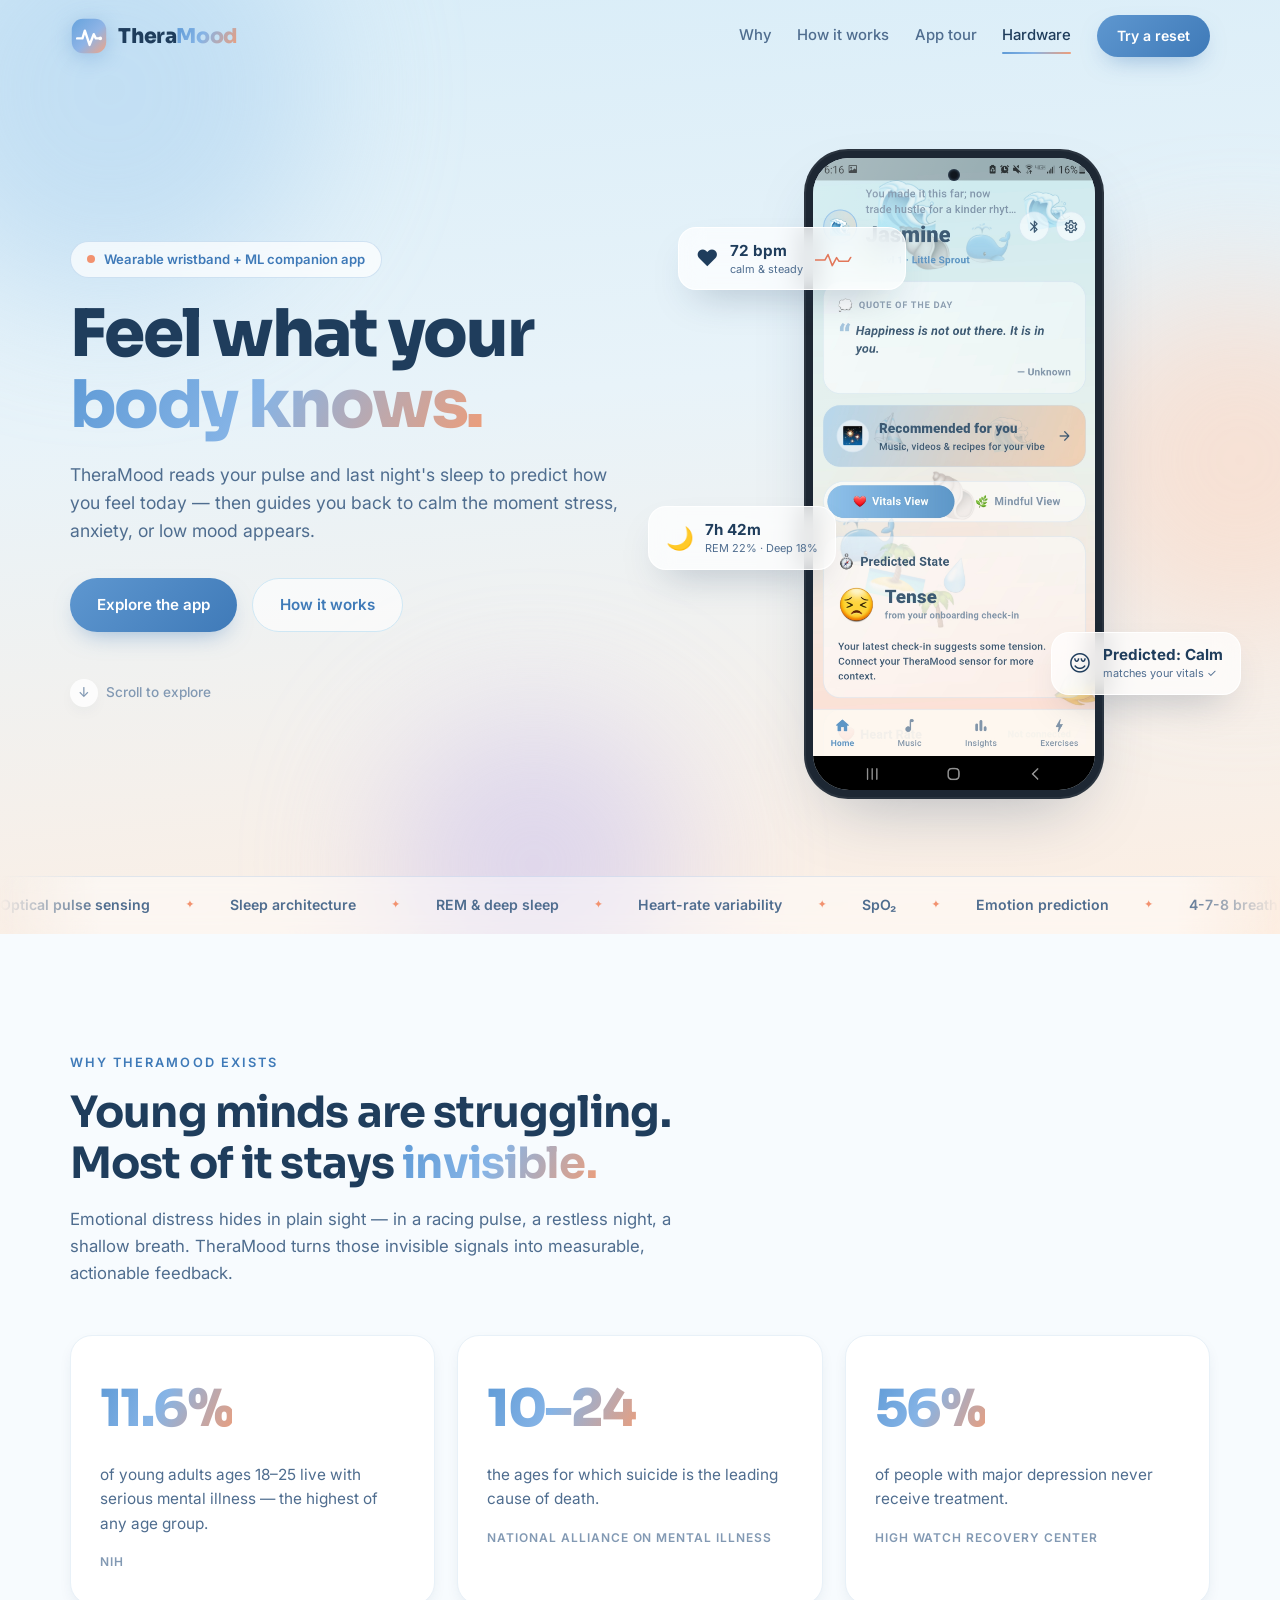
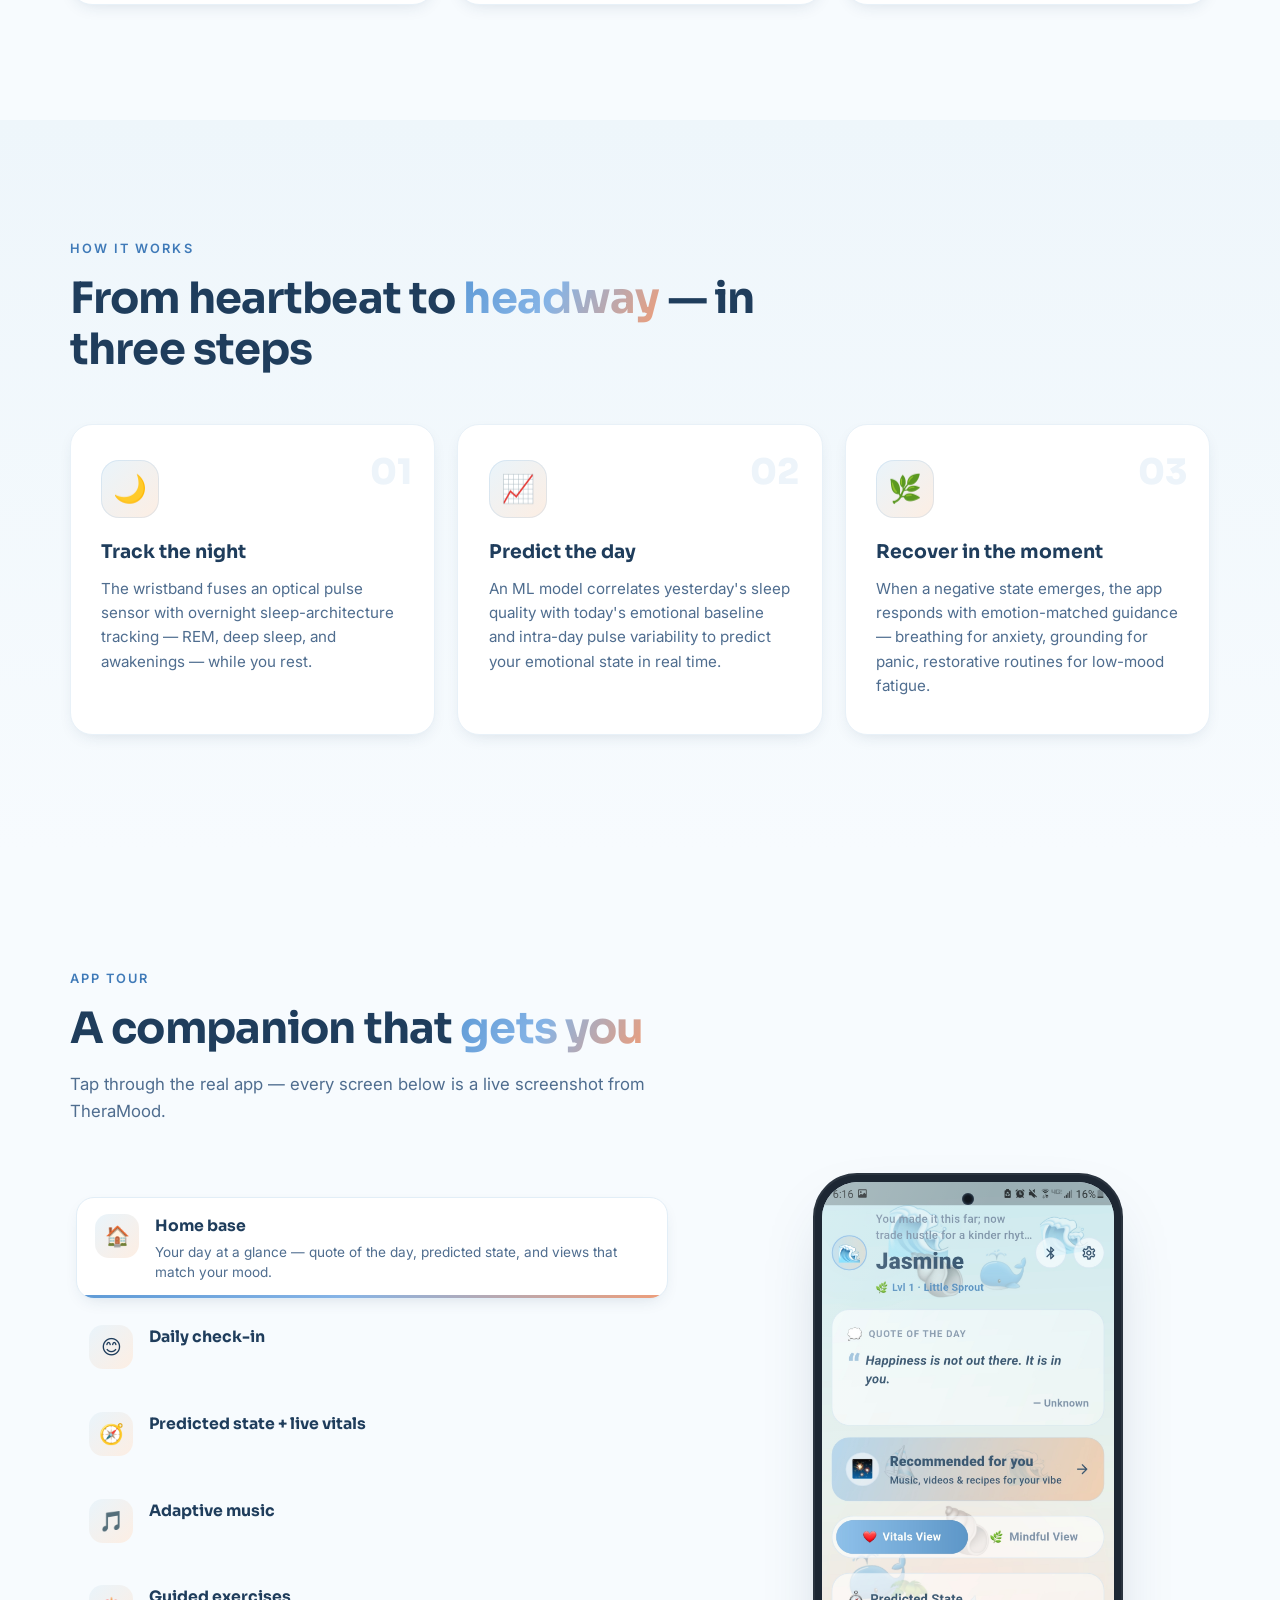
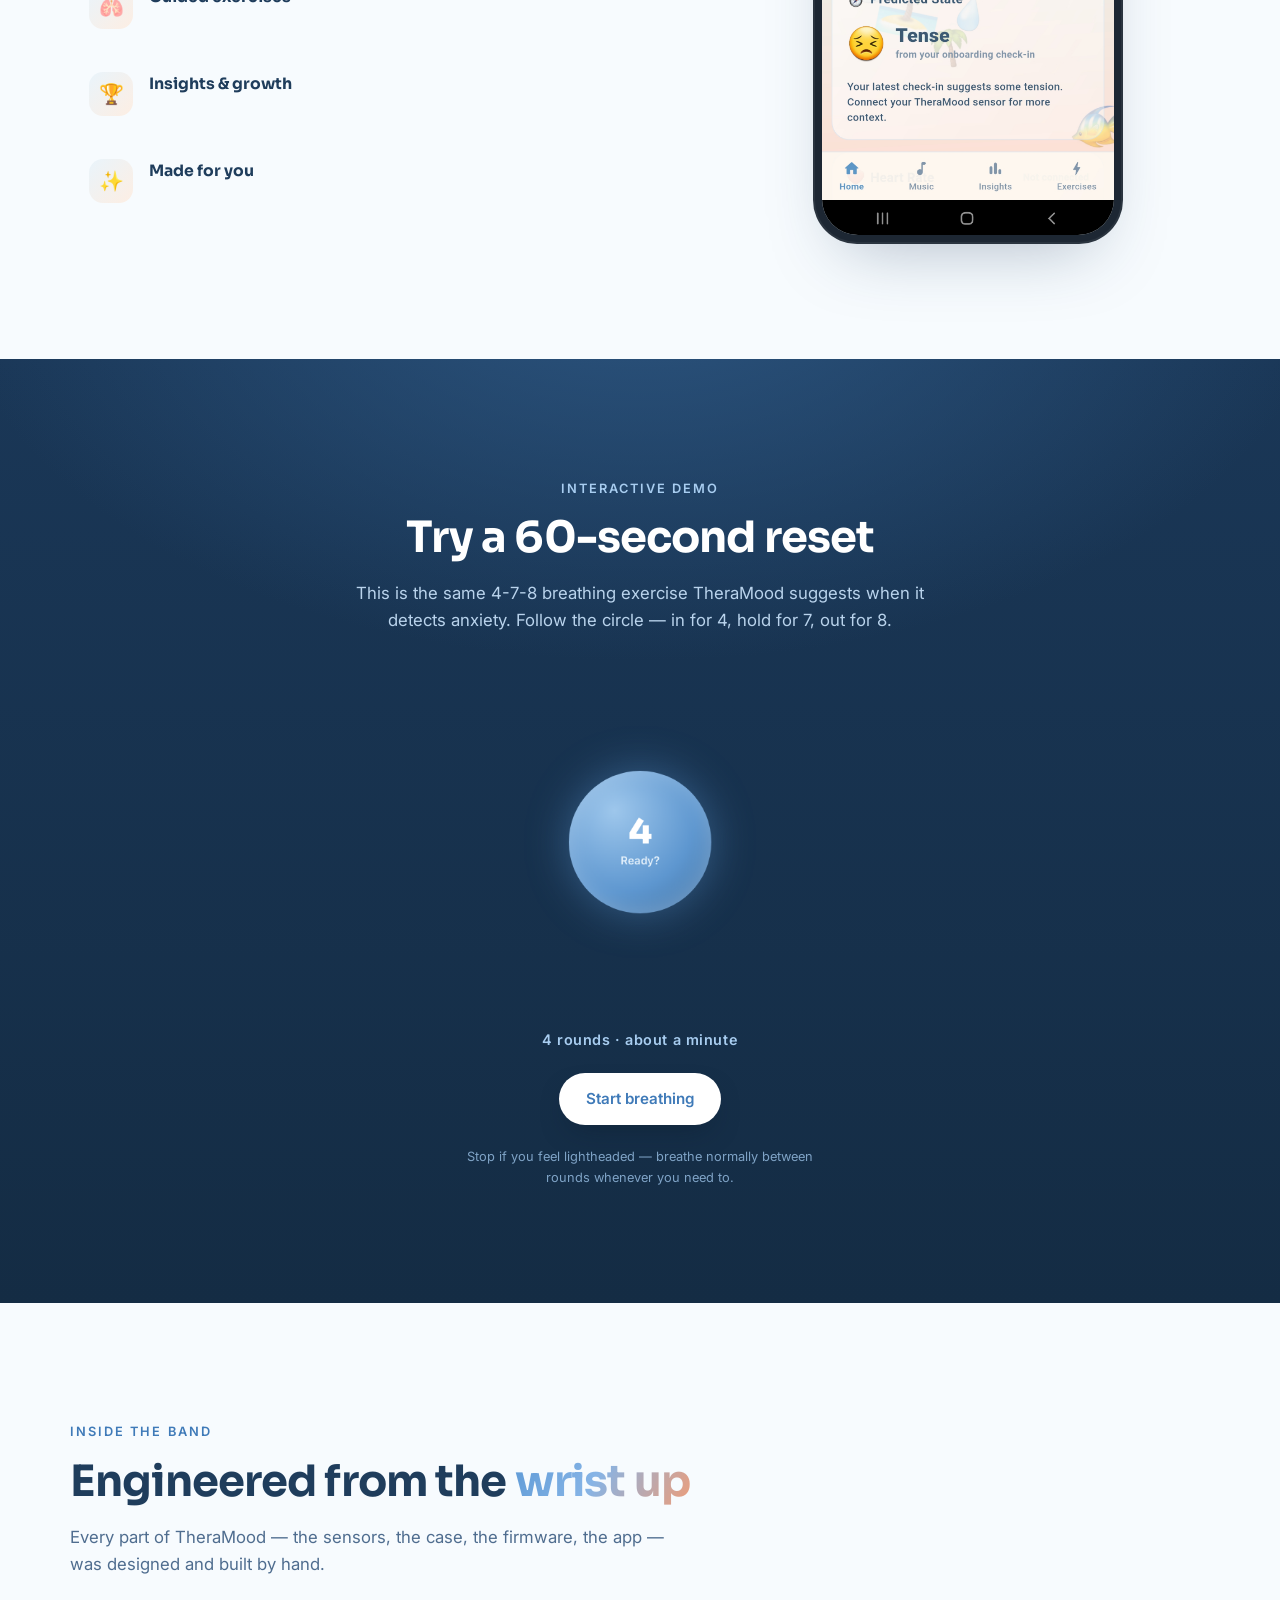
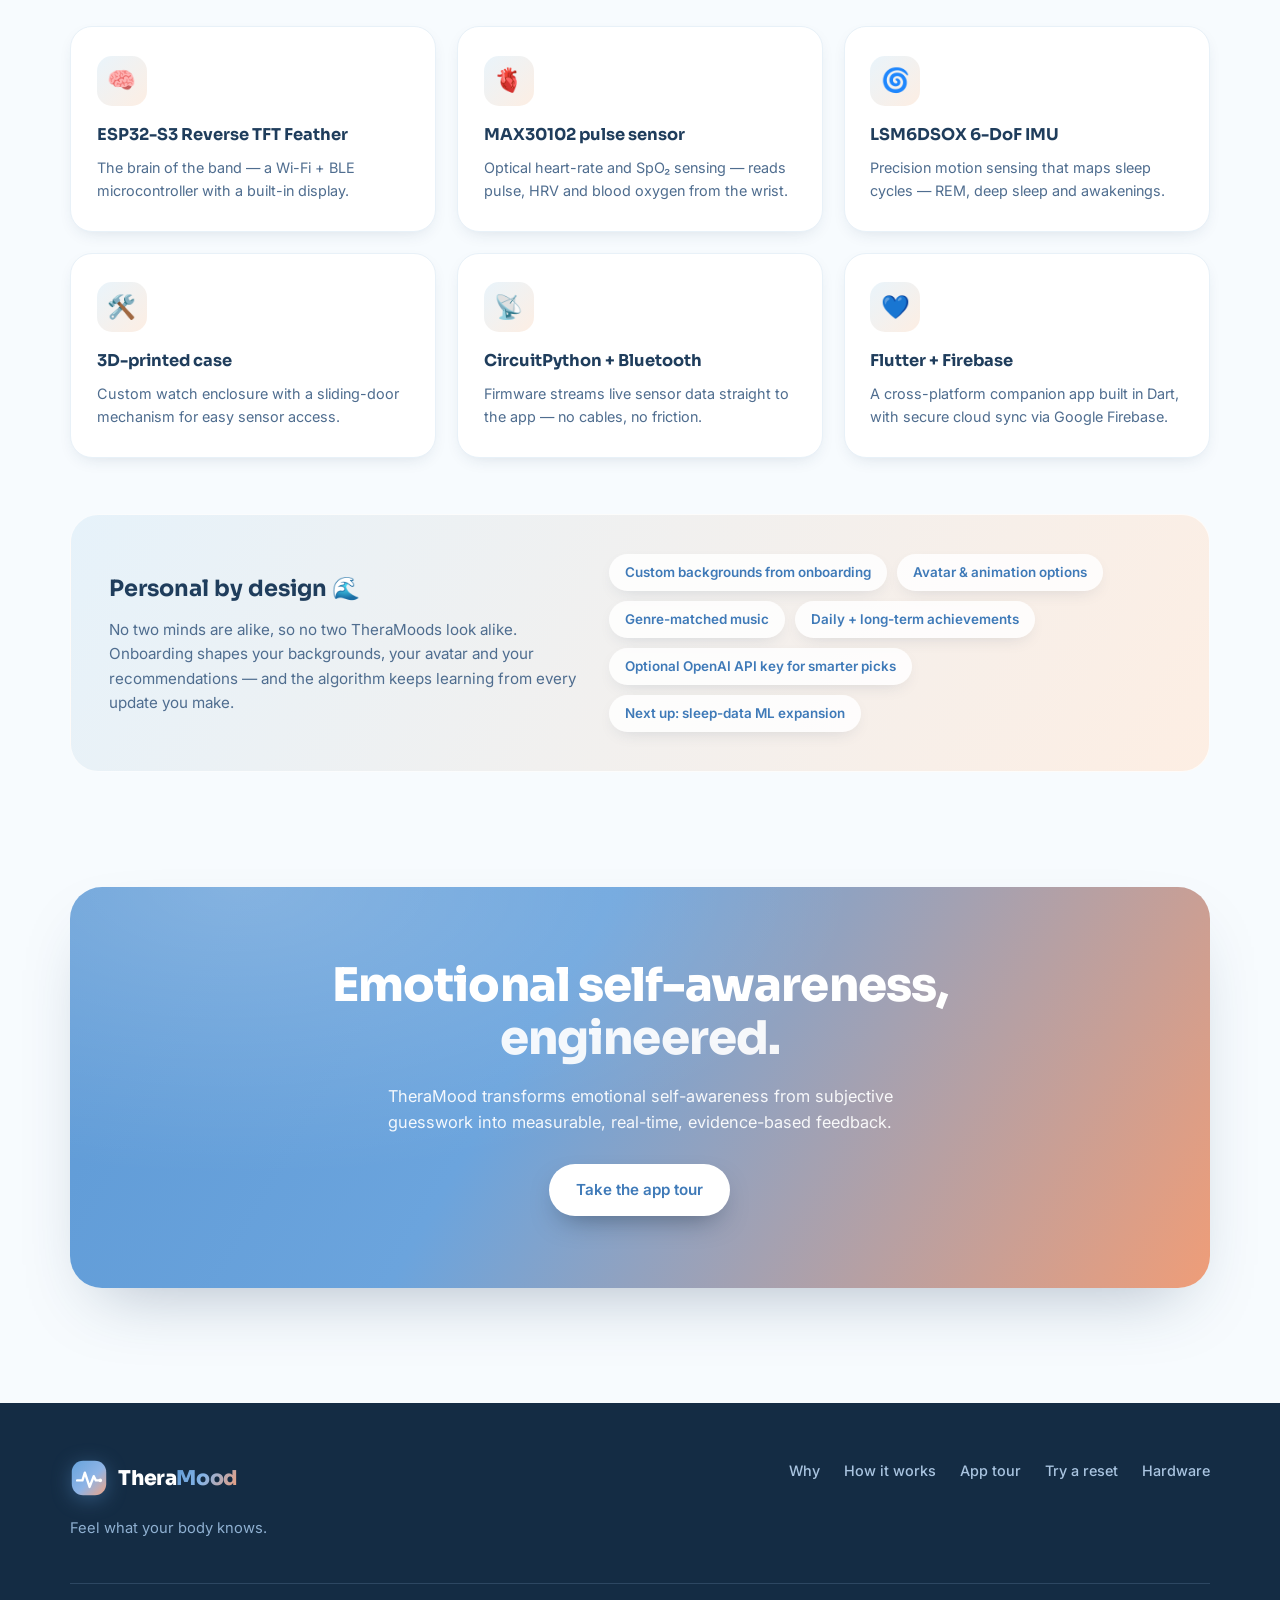
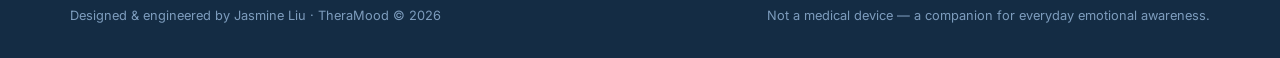
==== index.html @ 7bd74b7c "initial changes" ====
<!DOCTYPE html>
<html lang="en">
<head>
  <meta charset="UTF-8">
  <meta name="viewport" content="width=device-width, initial-scale=1.0">
  <title>TheraMood — Feel what your body knows</title>
  <meta name="description" content="TheraMood is a wearable wristband and companion app that predicts your emotional state from pulse and sleep data, then guides you back to calm with personalized recovery exercises.">
  <meta name="theme-color" content="#dceff8">
  <link rel="icon" type="image/svg+xml" href="assets/logo.svg">
  <link rel="preconnect" href="https://fonts.googleapis.com">
  <link rel="preconnect" href="https://fonts.gstatic.com" crossorigin>
  <link href="https://fonts.googleapis.com/css2?family=Sora:wght@400;600;700;800&family=Inter:wght@400;500;600&display=swap" rel="stylesheet">
  <link rel="stylesheet" href="css/style.css">
</head>
<body>

  <!-- ══════════ NAV ══════════ -->
  <nav class="nav" id="nav">
    <div class="container nav__inner">
      <a href="#top" class="brand" aria-label="TheraMood home">
        <svg class="brand__mark" viewBox="0 0 64 64" aria-hidden="true">
          <defs>
            <linearGradient id="navGrad" x1="0" y1="0" x2="1" y2="1">
              <stop offset="0" stop-color="#66A3DD"/>
              <stop offset="0.55" stop-color="#8FB4E6"/>
              <stop offset="1" stop-color="#F2A483"/>
            </linearGradient>
          </defs>
          <rect x="3" y="3" width="58" height="58" rx="19" fill="url(#navGrad)"/>
          <path d="M12 36h9l4-13 8 24 7-18 3.5 7H51" fill="none" stroke="#fff" stroke-width="4" stroke-linecap="round" stroke-linejoin="round"/>
          <circle cx="51" cy="36" r="3" fill="#fff"/>
        </svg>
        <span class="brand__name">Thera<span class="grad-text">Mood</span></span>
      </a>

      <div class="nav__links" id="navLinks">
        <a href="#why">Why</a>
        <a href="#how">How it works</a>
        <a href="#tour">App tour</a>
        <a href="#inside">Hardware</a>
        <a href="#reset" class="btn btn--primary btn--sm">Try a reset</a>
      </div>

      <button class="nav__burger" id="navBurger" aria-label="Toggle menu" aria-expanded="false">
        <span></span><span></span><span></span>
      </button>
    </div>
  </nav>

  <!-- ══════════ HERO ══════════ -->
  <header class="hero" id="top">
    <div class="blob blob--1" aria-hidden="true"></div>
    <div class="blob blob--2" aria-hidden="true"></div>
    <div class="blob blob--3" aria-hidden="true"></div>

    <div class="container hero__grid">
      <div class="hero__copy">
        <span class="chip" data-reveal>
          <span class="chip__dot"></span> Wearable wristband + ML companion app
        </span>
        <h1 class="hero__title" data-reveal style="--d:.08s">
          Feel what your <span class="grad-text">body knows.</span>
        </h1>
        <p class="hero__sub" data-reveal style="--d:.16s">
          TheraMood reads your pulse and last night's sleep to predict how you feel today —
          then guides you back to calm the moment stress, anxiety, or low mood appears.
        </p>
        <div class="hero__actions" data-reveal style="--d:.24s">
          <a href="#tour" class="btn btn--primary">Explore the app</a>
          <a href="#how" class="btn btn--ghost">How it works</a>
        </div>
        <div class="hero__scroll" data-reveal style="--d:.4s">
          <span class="hero__scroll-ic">↓</span> Scroll to explore
        </div>
      </div>

      <div class="hero__visual" id="heroVisual" data-reveal style="--d:.2s">
        <div class="phone phone--hero" data-depth="12">
          <div class="phone__screen">
            <img src="assets/app_screenshots/Screenshot_20260731-181605.jpg" alt="TheraMood home screen showing a daily quote, predicted emotional state and live views" loading="eager">
          </div>
          <span class="phone__cam" aria-hidden="true"></span>
        </div>

        <div class="float-card float-card--bpm" data-depth="28">
          <span class="float-card__emoji">❤️</span>
          <div>
            <strong>72 bpm</strong>
            <small>calm &amp; steady</small>
          </div>
          <svg class="ecg" viewBox="0 0 120 32" aria-hidden="true">
            <path d="M0 18h16l5-9 7 18 7-13 4 6h15l5-8 7 15 6-12 4 6h44" fill="none" stroke="currentColor" stroke-width="2.5" stroke-linecap="round" stroke-linejoin="round"/>
          </svg>
        </div>

        <div class="float-card float-card--state" data-depth="20">
          <span class="float-card__emoji">😌</span>
          <div>
            <strong>Predicted: Calm</strong>
            <small>matches your vitals ✓</small>
          </div>
        </div>

        <div class="float-card float-card--sleep" data-depth="34">
          <span class="float-card__emoji">🌙</span>
          <div>
            <strong>7h 42m</strong>
            <small>REM 22% · Deep 18%</small>
          </div>
        </div>
      </div>
    </div>

    <div class="marquee" aria-hidden="true">
      <div class="marquee__track">
        <span>Optical pulse sensing</span><i>✦</i>
        <span>Sleep architecture</span><i>✦</i>
        <span>REM &amp; deep sleep</span><i>✦</i>
        <span>Heart-rate variability</span><i>✦</i>
        <span>SpO₂</span><i>✦</i>
        <span>Emotion prediction</span><i>✦</i>
        <span>4-7-8 breathing</span><i>✦</i>
        <span>Grounding resets</span><i>✦</i>
        <span>Adaptive music</span><i>✦</i>
        <span>Bluetooth LE</span><i>✦</i>
        <span>Optical pulse sensing</span><i>✦</i>
        <span>Sleep architecture</span><i>✦</i>
        <span>REM &amp; deep sleep</span><i>✦</i>
        <span>Heart-rate variability</span><i>✦</i>
        <span>SpO₂</span><i>✦</i>
        <span>Emotion prediction</span><i>✦</i>
        <span>4-7-8 breathing</span><i>✦</i>
        <span>Grounding resets</span><i>✦</i>
        <span>Adaptive music</span><i>✦</i>
        <span>Bluetooth LE</span><i>✦</i>
      </div>
    </div>
  </header>

  <main>

    <!-- ══════════ WHY ══════════ -->
    <section class="stats" id="why">
      <div class="container">
        <p class="eyebrow" data-reveal>Why TheraMood exists</p>
        <h2 class="section-title" data-reveal style="--d:.06s">
          Young minds are struggling.<br>Most of it stays <span class="grad-text">invisible.</span>
        </h2>
        <p class="section-sub" data-reveal style="--d:.12s">
          Emotional distress hides in plain sight — in a racing pulse, a restless night, a shallow breath.
          TheraMood turns those invisible signals into measurable, actionable feedback.
        </p>

        <div class="stats__grid">
          <div class="stat-card" data-reveal>
            <span class="stat-card__num"><span class="counter" data-target="11.6" data-decimals="1">0</span>%</span>
            <p>of young adults ages 18–25 live with serious mental illness — the highest of any age group.</p>
            <small>NIH</small>
          </div>
          <div class="stat-card" data-reveal style="--d:.1s">
            <span class="stat-card__num">10–24</span>
            <p>the ages for which suicide is the leading cause of death.</p>
            <small>National Alliance on Mental Illness</small>
          </div>
          <div class="stat-card" data-reveal style="--d:.2s">
            <span class="stat-card__num"><span class="counter" data-target="56">0</span>%</span>
            <p>of people with major depression never receive treatment.</p>
            <small>High Watch Recovery Center</small>
          </div>
        </div>
      </div>
    </section>

    <!-- ══════════ HOW IT WORKS ══════════ -->
    <section class="how" id="how">
      <div class="container">
        <p class="eyebrow" data-reveal>How it works</p>
        <h2 class="section-title" data-reveal style="--d:.06s">
          From heartbeat to <span class="grad-text">headway</span> — in three steps
        </h2>

        <div class="how__grid">
          <article class="how-card" data-reveal>
            <span class="how-card__step">01</span>
            <span class="how-card__emoji">🌙</span>
            <h3>Track the night</h3>
            <p>
              The wristband fuses an optical pulse sensor with overnight sleep-architecture
              tracking — REM, deep sleep, and awakenings — while you rest.
            </p>
          </article>

          <article class="how-card" data-reveal style="--d:.12s">
            <span class="how-card__step">02</span>
            <span class="how-card__emoji">📈</span>
            <h3>Predict the day</h3>
            <p>
              An ML model correlates yesterday's sleep quality with today's emotional baseline
              and intra-day pulse variability to predict your emotional state in real time.
            </p>
          </article>

          <article class="how-card" data-reveal style="--d:.24s">
            <span class="how-card__step">03</span>
            <span class="how-card__emoji">🌿</span>
            <h3>Recover in the moment</h3>
            <p>
              When a negative state emerges, the app responds with emotion-matched guidance —
              breathing for anxiety, grounding for panic, restorative routines for low-mood fatigue.
            </p>
          </article>
        </div>
      </div>
    </section>

    <!-- ══════════ APP TOUR ══════════ -->
    <section class="tour-section" id="tour">
      <div class="container">
        <p class="eyebrow" data-reveal>App tour</p>
        <h2 class="section-title" data-reveal style="--d:.06s">
          A companion that <span class="grad-text">gets you</span>
        </h2>
        <p class="section-sub" data-reveal style="--d:.12s">
          Tap through the real app — every screen below is a live screenshot from TheraMood.
        </p>

        <div class="tour" data-reveal style="--d:.18s">
          <div class="tour__list" id="tourList" role="tablist" aria-label="App screens">
            <button class="tour__item is-active" data-index="0" role="tab" aria-selected="true">
              <span class="tour__emoji">🏠</span>
              <span class="tour__text">
                <strong>Home base</strong>
                <small>Your day at a glance — quote of the day, predicted state, and views that match your mood.</small>
              </span>
              <i class="tour__progress" aria-hidden="true"></i>
            </button>
            <button class="tour__item" data-index="1" role="tab" aria-selected="false">
              <span class="tour__emoji">😊</span>
              <span class="tour__text">
                <strong>Daily check-in</strong>
                <small>Tap the moods that resonate, rate your energy, note one thing you're grateful for.</small>
              </span>
              <i class="tour__progress" aria-hidden="true"></i>
            </button>
            <button class="tour__item" data-index="2" role="tab" aria-selected="false">
              <span class="tour__emoji">🧭</span>
              <span class="tour__text">
                <strong>Predicted state + live vitals</strong>
                <small>Heart rate, HRV and SpO₂ stream in over Bluetooth — and back up every prediction.</small>
              </span>
              <i class="tour__progress" aria-hidden="true"></i>
            </button>
            <button class="tour__item" data-index="3" role="tab" aria-selected="false">
              <span class="tour__emoji">🎵</span>
              <span class="tour__text">
                <strong>Adaptive music</strong>
                <small>Generative, calm-first tracks tuned to your vibe and preferred genres.</small>
              </span>
              <i class="tour__progress" aria-hidden="true"></i>
            </button>
            <button class="tour__item" data-index="4" role="tab" aria-selected="false">
              <span class="tour__emoji">🫁</span>
              <span class="tour__text">
                <strong>Guided exercises</strong>
                <small>4-7-8 breathing and grounding resets, one tap away when tension rises.</small>
              </span>
              <i class="tour__progress" aria-hidden="true"></i>
            </button>
            <button class="tour__item" data-index="5" role="tab" aria-selected="false">
              <span class="tour__emoji">🏆</span>
              <span class="tour__text">
                <strong>Insights &amp; growth</strong>
                <small>Wellness scores, achievements and XP levels that make consistency feel good.</small>
              </span>
              <i class="tour__progress" aria-hidden="true"></i>
            </button>
            <button class="tour__item" data-index="6" role="tab" aria-selected="false">
              <span class="tour__emoji">✨</span>
              <span class="tour__text">
                <strong>Made for you</strong>
                <small>Music, videos &amp; recipes picked from your passions — optionally boosted with your own API key.</small>
              </span>
              <i class="tour__progress" aria-hidden="true"></i>
            </button>
          </div>

          <div class="tour__stage">
            <div class="phone phone--tour" data-tilt>
              <div class="phone__screen" id="tourScreen">
                <img class="tour-shot is-active" src="assets/app_screenshots/Screenshot_20260731-181605.jpg" alt="Home screen with daily quote and predicted emotional state">
                <img class="tour-shot" src="assets/app_screenshots/Screenshot_20260731-181017.jpg" alt="Mood check-in screen with selectable emotions and energy level" loading="lazy">
                <img class="tour-shot" src="assets/app_screenshots/Screenshot_20260731-181238.jpg" alt="Predicted state screen with live heart rate, HRV and SpO2 readings" loading="lazy">
                <img class="tour-shot" src="assets/app_screenshots/Screenshot_20260731-181329.jpg" alt="Music player playing a generative calming track" loading="lazy">
                <img class="tour-shot" src="assets/app_screenshots/Screenshot_20260731-181401.jpg" alt="Guided 4-7-8 breathing exercise screen" loading="lazy">
                <img class="tour-shot" src="assets/app_screenshots/Screenshot_20260731-181355.jpg" alt="Insights screen with wellness score, achievements and XP level" loading="lazy">
                <img class="tour-shot" src="assets/app_screenshots/Screenshot_20260731-181506.jpg" alt="Personalized recommendations screen with music playlists" loading="lazy">
              </div>
              <span class="phone__cam" aria-hidden="true"></span>
            </div>
          </div>
        </div>
      </div>
    </section>

    <!-- ══════════ BREATHING DEMO ══════════ -->
    <section class="breath" id="reset">
      <div class="container breath__inner">
        <p class="eyebrow eyebrow--light" data-reveal>Interactive demo</p>
        <h2 class="section-title" data-reveal style="--d:.06s">Try a 60-second reset</h2>
        <p class="section-sub section-sub--light" data-reveal style="--d:.12s">
          This is the same 4-7-8 breathing exercise TheraMood suggests when it detects anxiety.
          Follow the circle — in for 4, hold for 7, out for 8.
        </p>

        <div class="breath__stage" data-reveal style="--d:.18s">
          <div class="breath__ripple" id="breathRipple" aria-hidden="true"></div>
          <div class="breath__circle" id="breathCircle">
            <span class="breath__count" id="breathCount">4</span>
            <span class="breath__label" id="breathLabel">Ready?</span>
          </div>
        </div>

        <p class="breath__round" id="breathRound" data-reveal style="--d:.22s">4 rounds · about a minute</p>

        <div class="breath__actions" data-reveal style="--d:.26s">
          <button class="btn btn--light" id="breathStart">Start breathing</button>
        </div>
        <p class="breath__note" data-reveal style="--d:.3s">
          Stop if you feel lightheaded — breathe normally between rounds whenever you need to.
        </p>
      </div>
    </section>

    <!-- ══════════ HARDWARE ══════════ -->
    <section class="hardware" id="inside">
      <div class="container">
        <p class="eyebrow" data-reveal>Inside the band</p>
        <h2 class="section-title" data-reveal style="--d:.06s">
          Engineered from the <span class="grad-text">wrist up</span>
        </h2>
        <p class="section-sub" data-reveal style="--d:.12s">
          Every part of TheraMood — the sensors, the case, the firmware, the app — was designed and built by hand.
        </p>

        <div class="hw__grid">
          <article class="hw-card" data-reveal>
            <span class="hw-card__emoji">🧠</span>
            <h3>ESP32-S3 Reverse TFT Feather</h3>
            <p>The brain of the band — a Wi-Fi + BLE microcontroller with a built-in display.</p>
          </article>
          <article class="hw-card" data-reveal style="--d:.06s">
            <span class="hw-card__emoji">🫀</span>
            <h3>MAX30102 pulse sensor</h3>
            <p>Optical heart-rate and SpO₂ sensing — reads pulse, HRV and blood oxygen from the wrist.</p>
          </article>
          <article class="hw-card" data-reveal style="--d:.12s">
            <span class="hw-card__emoji">🌀</span>
            <h3>LSM6DSOX 6-DoF IMU</h3>
            <p>Precision motion sensing that maps sleep cycles — REM, deep sleep and awakenings.</p>
          </article>
          <article class="hw-card" data-reveal style="--d:.18s">
            <span class="hw-card__emoji">🛠️</span>
            <h3>3D-printed case</h3>
            <p>Custom watch enclosure with a sliding-door mechanism for easy sensor access.</p>
          </article>
          <article class="hw-card" data-reveal style="--d:.24s">
            <span class="hw-card__emoji">📡</span>
            <h3>CircuitPython + Bluetooth</h3>
            <p>Firmware streams live sensor data straight to the app — no cables, no friction.</p>
          </article>
          <article class="hw-card" data-reveal style="--d:.3s">
            <span class="hw-card__emoji">💙</span>
            <h3>Flutter + Firebase</h3>
            <p>A cross-platform companion app built in Dart, with secure cloud sync via Google Firebase.</p>
          </article>
        </div>

        <div class="personal" data-reveal>
          <div class="personal__copy">
            <h3>Personal by design 🌊</h3>
            <p>
              No two minds are alike, so no two TheraMoods look alike. Onboarding shapes your
              backgrounds, your avatar and your recommendations — and the algorithm keeps
              learning from every update you make.
            </p>
          </div>
          <ul class="personal__chips">
            <li>Custom backgrounds from onboarding</li>
            <li>Avatar &amp; animation options</li>
            <li>Genre-matched music</li>
            <li>Daily + long-term achievements</li>
            <li>Optional OpenAI API key for smarter picks</li>
            <li>Next up: sleep-data ML expansion</li>
          </ul>
        </div>
      </div>
    </section>

    <!-- ══════════ CTA ══════════ -->
    <section class="cta">
      <div class="container">
        <div class="cta__panel" data-reveal>
          <h2>Emotional self-awareness,<br><em>engineered.</em></h2>
          <p>
            TheraMood transforms emotional self-awareness from subjective guesswork into
            measurable, real-time, evidence-based feedback.
          </p>
          <a href="#tour" class="btn btn--light">Take the app tour</a>
        </div>
      </div>
    </section>

  </main>

  <!-- ══════════ FOOTER ══════════ -->
  <footer class="footer">
    <div class="container footer__inner">
      <div class="footer__brand">
        <a href="#top" class="brand brand--footer">
          <svg class="brand__mark" viewBox="0 0 64 64" aria-hidden="true">
            <defs>
              <linearGradient id="footGrad" x1="0" y1="0" x2="1" y2="1">
                <stop offset="0" stop-color="#66A3DD"/>
                <stop offset="0.55" stop-color="#8FB4E6"/>
                <stop offset="1" stop-color="#F2A483"/>
              </linearGradient>
            </defs>
            <rect x="3" y="3" width="58" height="58" rx="19" fill="url(#footGrad)"/>
            <path d="M12 36h9l4-13 8 24 7-18 3.5 7H51" fill="none" stroke="#fff" stroke-width="4" stroke-linecap="round" stroke-linejoin="round"/>
            <circle cx="51" cy="36" r="3" fill="#fff"/>
          </svg>
          <span class="brand__name">Thera<span class="grad-text">Mood</span></span>
        </a>
        <p class="footer__slogan">Feel what your body knows.</p>
      </div>

      <nav class="footer__links" aria-label="Footer">
        <a href="#why">Why</a>
        <a href="#how">How it works</a>
        <a href="#tour">App tour</a>
        <a href="#reset">Try a reset</a>
        <a href="#inside">Hardware</a>
      </nav>
    </div>
    <div class="container footer__base">
      <p>Designed &amp; engineered by Jasmine Liu · TheraMood © <span id="year">2026</span></p>
      <p class="footer__note">Not a medical device — a companion for everyday emotional awareness.</p>
    </div>
  </footer>

  <script src="js/main.js"></script>
</body>
</html>
---- css/style.css ----
/* ═══════════════════════════════════════════════
   TheraMood — marketing site
   Palette drawn from the app: sky blue → peach dawn
   ═══════════════════════════════════════════════ */

:root {
  --ink: #1f3d5c;
  --ink-2: #4f6d8f;
  --ink-3: #8299b3;
  --bg: #f7fbfe;
  --card: #ffffff;
  --sky: #e3f2fa;
  --sky-2: #cfe7f4;
  --peach: #ffe9dc;
  --coral: #f2926f;
  --blue: #5e97d0;
  --blue-2: #3f7ab8;
  --navy: #142c44;
  --navy-2: #1d3b5c;

  --grad: linear-gradient(120deg, #5e9ad6, #86b4e6 45%, #ef9d78);
  --grad-btn: linear-gradient(135deg, #5e97d0, #3f7ab8);

  --font-display: 'Sora', 'Inter', system-ui, 'Segoe UI', sans-serif;
  --font-body: 'Inter', system-ui, 'Segoe UI', sans-serif;

  --radius: 22px;
  --shadow-sm: 0 6px 18px -8px rgba(31, 61, 92, .18);
  --shadow-lg: 0 30px 70px -30px rgba(31, 61, 92, .35);

  --nav-h: 72px;
}

/* ── Reset ─────────────────────────────────── */
*, *::before, *::after { box-sizing: border-box; margin: 0; padding: 0; }

html {
  scroll-behavior: smooth;
  scroll-padding-top: calc(var(--nav-h) + 12px);
}

body {
  font-family: var(--font-body);
  color: var(--ink);
  background: var(--bg);
  line-height: 1.6;
  -webkit-font-smoothing: antialiased;
  overflow-x: hidden;
}

img { display: block; max-width: 100%; }
a { color: inherit; text-decoration: none; }
button { font: inherit; color: inherit; background: none; border: none; cursor: pointer; }

.container {
  width: min(1140px, 92vw);
  margin-inline: auto;
}

/* ── Utilities ─────────────────────────────── */
.grad-text {
  background: var(--grad);
  -webkit-background-clip: text;
  background-clip: text;
  color: transparent;
}

.eyebrow {
  display: inline-block;
  font-size: .8rem;
  font-weight: 600;
  letter-spacing: .16em;
  text-transform: uppercase;
  color: var(--blue-2);
  margin-bottom: .9rem;
}
.eyebrow--light { color: #a8cdf0; }

.section-title {
  font-family: var(--font-display);
  font-size: clamp(1.8rem, 3.6vw, 2.7rem);
  font-weight: 700;
  line-height: 1.18;
  letter-spacing: -.02em;
  max-width: 21ch;
}

.section-sub {
  margin-top: 1rem;
  max-width: 56ch;
  color: var(--ink-2);
  font-size: 1.05rem;
}
.section-sub--light { color: #b9d3ec; }

section { padding: clamp(4.5rem, 9vw, 7.5rem) 0; }

/* ── Buttons ───────────────────────────────── */
.btn {
  display: inline-flex;
  align-items: center;
  justify-content: center;
  gap: .5rem;
  padding: .85rem 1.7rem;
  border-radius: 999px;
  font-weight: 600;
  font-size: .95rem;
  transition: transform .25s cubic-bezier(.2,.7,.2,1.4), box-shadow .25s ease, background-color .25s ease;
  will-change: transform;
}
.btn:hover { transform: translateY(-2px); }
.btn:active { transform: translateY(0) scale(.98); }

.btn--primary {
  background: var(--grad-btn);
  color: #fff;
  box-shadow: 0 10px 24px -10px rgba(63, 122, 184, .55);
}
.btn--primary:hover { box-shadow: 0 16px 32px -12px rgba(63, 122, 184, .65); }

.btn--ghost {
  border: 1.5px solid var(--sky-2);
  background: rgba(255, 255, 255, .6);
  color: var(--blue-2);
}
.btn--ghost:hover { background: #fff; box-shadow: var(--shadow-sm); }

.btn--light {
  background: #fff;
  color: var(--blue-2);
  box-shadow: 0 12px 28px -12px rgba(9, 24, 40, .5);
}

.btn--sm { padding: .6rem 1.25rem; font-size: .88rem; }

/* ── Nav ───────────────────────────────────── */
.nav {
  position: fixed;
  inset: 0 0 auto 0;
  z-index: 50;
  height: var(--nav-h);
  display: flex;
  align-items: center;
  transition: background-color .35s ease, box-shadow .35s ease, backdrop-filter .35s ease;
}
.nav.scrolled {
  background: rgba(247, 251, 254, .78);
  backdrop-filter: blur(14px);
  -webkit-backdrop-filter: blur(14px);
  box-shadow: 0 8px 30px -18px rgba(31, 61, 92, .35);
}

.nav__inner {
  display: flex;
  align-items: center;
  justify-content: space-between;
  gap: 1rem;
}

.brand { display: inline-flex; align-items: center; gap: .65rem; }
.brand__mark { width: 38px; height: 38px; flex: none; filter: drop-shadow(0 4px 10px rgba(94, 151, 208, .4)); }
.brand__name {
  font-family: var(--font-display);
  font-weight: 800;
  font-size: 1.28rem;
  letter-spacing: -.02em;
}

.nav__links {
  display: flex;
  align-items: center;
  gap: 1.6rem;
  font-weight: 500;
  font-size: .93rem;
}
.nav__links a:not(.btn) {
  position: relative;
  color: var(--ink-2);
  transition: color .25s ease;
}
.nav__links a:not(.btn)::after {
  content: '';
  position: absolute;
  left: 0; right: 100%;
  bottom: -6px;
  height: 2px;
  border-radius: 2px;
  background: var(--grad);
  transition: right .3s cubic-bezier(.2,.7,.2,1);
}
.nav__links a:not(.btn):hover,
.nav__links a:not(.btn).is-current { color: var(--ink); }
.nav__links a:not(.btn):hover::after,
.nav__links a:not(.btn).is-current::after { right: 0; }

.nav__burger {
  display: none;
  flex-direction: column;
  gap: 5px;
  padding: .5rem;
}
.nav__burger span {
  width: 22px; height: 2px;
  border-radius: 2px;
  background: var(--ink);
  transition: transform .3s ease, opacity .3s ease;
}
.nav__burger[aria-expanded="true"] span:nth-child(1) { transform: translateY(7px) rotate(45deg); }
.nav__burger[aria-expanded="true"] span:nth-child(2) { opacity: 0; }
.nav__burger[aria-expanded="true"] span:nth-child(3) { transform: translateY(-7px) rotate(-45deg); }

/* ── Hero ──────────────────────────────────── */
.hero {
  position: relative;
  padding: calc(var(--nav-h) + clamp(2.5rem, 6vw, 5rem)) 0 0;
  background: linear-gradient(175deg, #d9edf8 0%, #e8f3f9 42%, #fdeee2 100%);
  overflow: hidden;
}

.blob {
  position: absolute;
  border-radius: 50%;
  filter: blur(70px);
  opacity: .55;
  pointer-events: none;
  animation: blobDrift 16s ease-in-out infinite alternate;
}
.blob--1 { width: 420px; height: 420px; top: -120px; left: -100px; background: #aed3f0; }
.blob--2 { width: 360px; height: 360px; top: 30%; right: -140px; background: #ffd4bc; animation-delay: -5s; }
.blob--3 { width: 300px; height: 300px; bottom: -80px; left: 30%; background: #c9c2ef; animation-delay: -10s; }

@keyframes blobDrift {
  from { transform: translate(0, 0) scale(1); }
  to   { transform: translate(40px, 30px) scale(1.12); }
}

.hero__grid {
  position: relative;
  display: grid;
  grid-template-columns: 1.05fr .95fr;
  align-items: center;
  gap: clamp(2rem, 5vw, 4rem);
  padding-bottom: clamp(3rem, 6vw, 5rem);
}

.chip {
  display: inline-flex;
  align-items: center;
  gap: .55rem;
  padding: .45rem 1rem;
  border-radius: 999px;
  background: rgba(255, 255, 255, .7);
  border: 1px solid rgba(94, 151, 208, .25);
  font-size: .82rem;
  font-weight: 600;
  color: var(--blue-2);
  backdrop-filter: blur(6px);
}
.chip__dot {
  width: 8px; height: 8px;
  border-radius: 50%;
  background: var(--coral);
  animation: pulseDot 2s ease-in-out infinite;
}
@keyframes pulseDot {
  0%, 100% { box-shadow: 0 0 0 0 rgba(242, 146, 111, .5); }
  50%      { box-shadow: 0 0 0 6px rgba(242, 146, 111, 0); }
}

.hero__title {
  font-family: var(--font-display);
  font-size: clamp(2.5rem, 5.6vw, 4.1rem);
  font-weight: 800;
  line-height: 1.08;
  letter-spacing: -.03em;
  margin-top: 1.3rem;
}

.hero__sub {
  margin-top: 1.3rem;
  max-width: 50ch;
  font-size: 1.1rem;
  color: var(--ink-2);
}

.hero__actions {
  display: flex;
  flex-wrap: wrap;
  gap: .9rem;
  margin-top: 2rem;
}

.hero__scroll {
  margin-top: 3rem;
  font-size: .85rem;
  font-weight: 500;
  color: var(--ink-3);
  display: flex;
  align-items: center;
  gap: .5rem;
}
.hero__scroll-ic {
  display: inline-grid;
  place-items: center;
  width: 28px; height: 28px;
  border-radius: 50%;
  background: rgba(255,255,255,.8);
  box-shadow: var(--shadow-sm);
  animation: bounceDown 2s ease-in-out infinite;
}
@keyframes bounceDown {
  0%, 100% { transform: translateY(0); }
  50%      { transform: translateY(6px); }
}

/* ── Phone mockup ──────────────────────────── */
.hero__visual {
  position: relative;
  display: grid;
  place-items: center;
}

.phone {
  position: relative;
  width: min(300px, 74vw);
  aspect-ratio: 1080 / 2340;
  border-radius: 44px;
  background: #1d2733;
  padding: 9px;
  box-shadow: var(--shadow-lg), inset 0 0 0 2px rgba(255,255,255,.06);
  transition: transform .5s cubic-bezier(.2,.7,.2,1);
}
.phone__screen {
  position: relative;
  width: 100%;
  height: 100%;
  border-radius: 36px;
  overflow: hidden;
  background: #dfeef7;
}
.phone__screen img {
  position: absolute;
  inset: 0;
  width: 100%;
  height: 100%;
  object-fit: cover;
}
.phone__cam {
  position: absolute;
  top: 20px;
  left: 50%;
  transform: translateX(-50%);
  width: 12px; height: 12px;
  border-radius: 50%;
  background: #0b1119;
  box-shadow: inset 0 0 3px rgba(120, 160, 200, .6);
  z-index: 2;
}
.phone::after {
  /* screen glare */
  content: '';
  position: absolute;
  inset: 9px;
  border-radius: 36px;
  background: linear-gradient(115deg, rgba(255,255,255,.16) 0%, rgba(255,255,255,0) 30%);
  pointer-events: none;
  z-index: 2;
}

/* float animations use the individual translate/rotate properties so they
   compose with the JS parallax, which writes inline `transform` */
.phone--hero { animation: heroFloat 7s ease-in-out infinite; }
@keyframes heroFloat {
  0%, 100% { translate: 0 0; rotate: .4deg; }
  50%      { translate: 0 -12px; rotate: -.6deg; }
}

/* floating glass cards */
.float-card {
  position: absolute;
  display: flex;
  align-items: center;
  gap: .7rem;
  padding: .8rem 1.05rem;
  border-radius: 18px;
  background: rgba(255, 255, 255, .72);
  border: 1px solid rgba(255, 255, 255, .9);
  backdrop-filter: blur(12px);
  -webkit-backdrop-filter: blur(12px);
  box-shadow: 0 18px 40px -18px rgba(31, 61, 92, .35);
  font-size: .82rem;
  line-height: 1.25;
  animation: bob 6s ease-in-out infinite;
  z-index: 3;
}
.float-card strong { display: block; font-size: .95rem; color: var(--ink); }
.float-card small { color: var(--ink-2); }
.float-card__emoji { font-size: 1.4rem; }

.float-card--bpm   { top: 12%; left: -4%; animation-delay: -1s; }
.float-card--state { bottom: 16%; right: -6%; animation-delay: -3.4s; }
.float-card--sleep { top: 55%; left: -10%; animation-delay: -5.2s; }

@keyframes bob {
  0%, 100% { translate: 0 0; }
  50%      { translate: 0 -9px; }
}

.ecg { width: 74px; color: #e2775a; }
.ecg path {
  stroke-dasharray: 90 210;
  animation: ecgRun 2.6s linear infinite;
}
@keyframes ecgRun { to { stroke-dashoffset: -300; } }

/* ── Marquee ───────────────────────────────── */
.marquee {
  position: relative;
  padding: 1.1rem 0;
  border-top: 1px solid rgba(94, 151, 208, .18);
  background: rgba(255, 255, 255, .45);
  backdrop-filter: blur(8px);
  overflow: hidden;
  -webkit-mask-image: linear-gradient(90deg, transparent, #000 8%, #000 92%, transparent);
          mask-image: linear-gradient(90deg, transparent, #000 8%, #000 92%, transparent);
}
.marquee__track {
  display: flex;
  align-items: center;
  width: max-content;
  animation: marquee 30s linear infinite;
  font-size: .88rem;
  font-weight: 600;
  color: var(--ink-2);
  white-space: nowrap;
}
/* spacing lives on the items (not flex gap) so each half of the duplicated
   track is exactly 50% wide and the loop wraps without a jump */
.marquee__track > * { margin-right: 2.2rem; }
.marquee__track i { color: var(--coral); font-style: normal; font-size: .7rem; }
@keyframes marquee { to { transform: translateX(-50%); } }

/* ── Stats ─────────────────────────────────── */
.stats { background: var(--bg); }

.stats__grid {
  display: grid;
  grid-template-columns: repeat(3, 1fr);
  gap: 1.4rem;
  margin-top: 3rem;
}

.stat-card {
  padding: 2rem 1.8rem;
  border-radius: var(--radius);
  background: var(--card);
  border: 1px solid #e8f1f8;
  box-shadow: var(--shadow-sm);
  transition: transform .35s cubic-bezier(.2,.7,.2,1), box-shadow .35s ease;
}
.stat-card:hover {
  transform: translateY(-6px);
  box-shadow: var(--shadow-lg);
}
.stat-card__num {
  font-family: var(--font-display);
  font-size: clamp(2.4rem, 4vw, 3.2rem);
  font-weight: 800;
  letter-spacing: -.03em;
  background: var(--grad);
  -webkit-background-clip: text;
  background-clip: text;
  color: transparent;
}
.stat-card p { margin-top: .8rem; color: var(--ink-2); font-size: .96rem; }
.stat-card small {
  display: block;
  margin-top: 1rem;
  font-size: .75rem;
  font-weight: 600;
  letter-spacing: .08em;
  text-transform: uppercase;
  color: var(--ink-3);
}

/* ── How it works ──────────────────────────── */
.how { background: linear-gradient(180deg, #eef6fb, #f7fbfe); }

.how__grid {
  display: grid;
  grid-template-columns: repeat(3, 1fr);
  gap: 1.4rem;
  margin-top: 3rem;
  counter-reset: step;
}

.how-card {
  position: relative;
  padding: 2.2rem 1.9rem;
  border-radius: var(--radius);
  background: var(--card);
  border: 1px solid #e8f1f8;
  box-shadow: var(--shadow-sm);
  overflow: hidden;
  transition: transform .35s cubic-bezier(.2,.7,.2,1), box-shadow .35s ease;
}
.how-card:hover { transform: translateY(-6px); box-shadow: var(--shadow-lg); }
.how-card::before {
  content: '';
  position: absolute;
  inset: 0 0 auto 0;
  height: 4px;
  background: var(--grad);
  opacity: 0;
  transition: opacity .35s ease;
}
.how-card:hover::before { opacity: 1; }

.how-card__step {
  position: absolute;
  top: 1.2rem; right: 1.4rem;
  font-family: var(--font-display);
  font-weight: 800;
  font-size: 2.2rem;
  color: #edf4fa;
}
.how-card__emoji {
  display: inline-grid;
  place-items: center;
  width: 58px; height: 58px;
  border-radius: 18px;
  background: linear-gradient(135deg, #e9f4fb, #fdeee3);
  font-size: 1.7rem;
  box-shadow: inset 0 0 0 1px rgba(94, 151, 208, .15);
}
.how-card h3 {
  margin-top: 1.2rem;
  font-family: var(--font-display);
  font-size: 1.18rem;
  font-weight: 700;
}
.how-card p { margin-top: .6rem; color: var(--ink-2); font-size: .95rem; }

/* ── App tour ──────────────────────────────── */
.tour-section { background: var(--bg); }

.tour {
  display: grid;
  grid-template-columns: 1.1fr .9fr;
  gap: clamp(2rem, 5vw, 4.5rem);
  align-items: center;
  margin-top: 3rem;
}

.tour__list {
  display: flex;
  flex-direction: column;
  gap: .55rem;
}

.tour__item {
  position: relative;
  display: flex;
  align-items: flex-start;
  gap: .95rem;
  text-align: left;
  padding: 1rem 1.15rem;
  border-radius: 18px;
  border: 1px solid transparent;
  transition: background-color .3s ease, border-color .3s ease, transform .3s ease;
  overflow: hidden;
}
.tour__item:hover { background: #eef5fb; }
.tour__item.is-active {
  background: #fff;
  border-color: #e2eef7;
  box-shadow: var(--shadow-sm);
  transform: translateX(6px);
}

.tour__emoji {
  flex: none;
  display: grid;
  place-items: center;
  width: 44px; height: 44px;
  border-radius: 14px;
  background: linear-gradient(135deg, #e9f4fb, #fdeee3);
  font-size: 1.25rem;
}
.tour__text strong {
  display: block;
  font-family: var(--font-display);
  font-size: .98rem;
  font-weight: 700;
}
.tour__text small {
  display: none;
  margin-top: .25rem;
  color: var(--ink-2);
  font-size: .85rem;
  line-height: 1.45;
}
.tour__item.is-active .tour__text small { display: block; }

.tour__progress {
  position: absolute;
  left: 0; right: 0; bottom: 0;
  height: 3px;
  background: #eaf2f9;
  opacity: 0;
}
.tour__item.is-active .tour__progress { opacity: 1; }
.tour__item.is-active .tour__progress::after {
  content: '';
  position: absolute;
  inset: 0 100% 0 0;
  background: var(--grad);
  animation: tourProgress 5s linear forwards;
}
@keyframes tourProgress { to { right: 0; } }
.tour--paused .tour__item.is-active .tour__progress::after { animation-play-state: paused; }

.tour__stage { display: grid; place-items: center; }

.phone--tour { width: min(310px, 76vw); }

.tour-shot {
  opacity: 0;
  transform: scale(1.04);
  transition: opacity .5s ease, transform .6s cubic-bezier(.2,.7,.2,1);
}
.tour-shot.is-active { opacity: 1; transform: none; }

/* ── Breathing demo ────────────────────────── */
.breath {
  background:
    radial-gradient(90% 70% at 50% -10%, #2c5580 0%, transparent 60%),
    linear-gradient(180deg, #1a3757, var(--navy));
  color: #eaf3fb;
  text-align: center;
}
.breath .section-title { margin-inline: auto; color: #fff; }
.breath .section-sub { margin-inline: auto; }

.breath__stage {
  position: relative;
  display: grid;
  place-items: center;
  width: min(320px, 80vw);
  aspect-ratio: 1;
  margin: 3rem auto 0;
}

.breath__ripple {
  position: absolute;
  inset: 0;
  border-radius: 50%;
  border: 1.5px solid rgba(140, 190, 235, .35);
  opacity: 0;
}
.breath--running .breath__ripple { animation: ripple 4s ease-out infinite; }
@keyframes ripple {
  0%   { transform: scale(.62); opacity: .8; }
  100% { transform: scale(1.05); opacity: 0; }
}

.breath__circle {
  display: grid;
  place-content: center;
  gap: .2rem;
  width: 62%;
  aspect-ratio: 1;
  border-radius: 50%;
  background: radial-gradient(circle at 32% 28%, #9ec7ec, #5e97d0 58%, #3f6f9f);
  box-shadow:
    0 0 60px rgba(94, 151, 208, .45),
    inset 0 0 30px rgba(255, 255, 255, .25);
  transform: scale(.72);
  will-change: transform;
}
.breath__count {
  font-family: var(--font-display);
  font-size: 3rem;
  font-weight: 800;
  color: #fff;
  line-height: 1;
}
.breath__label {
  font-size: .95rem;
  font-weight: 600;
  color: #e3f0fb;
}

.breath__round {
  margin-top: 1.6rem;
  font-size: .9rem;
  font-weight: 600;
  color: #a8cdf0;
  letter-spacing: .04em;
}

.breath__actions { margin-top: 1.4rem; }

.breath__note {
  margin-top: 1.4rem;
  font-size: .8rem;
  color: #7fa3c6;
  max-width: 46ch;
  margin-inline: auto;
}

/* ── Hardware ──────────────────────────────── */
.hardware { background: var(--bg); }

.hw__grid {
  display: grid;
  grid-template-columns: repeat(3, 1fr);
  gap: 1.3rem;
  margin-top: 3rem;
}

.hw-card {
  padding: 1.8rem 1.6rem;
  border-radius: var(--radius);
  background: var(--card);
  border: 1px solid #e8f1f8;
  box-shadow: var(--shadow-sm);
  transition: transform .35s cubic-bezier(.2,.7,.2,1), box-shadow .35s ease;
}
.hw-card:hover { transform: translateY(-6px); box-shadow: var(--shadow-lg); }
.hw-card__emoji {
  display: inline-grid;
  place-items: center;
  width: 50px; height: 50px;
  border-radius: 15px;
  background: linear-gradient(135deg, #e9f4fb, #fdeee3);
  font-size: 1.45rem;
}
.hw-card h3 {
  margin-top: 1rem;
  font-family: var(--font-display);
  font-size: 1.02rem;
  font-weight: 700;
}
.hw-card p { margin-top: .5rem; color: var(--ink-2); font-size: .9rem; }

/* personal band */
.personal {
  display: grid;
  grid-template-columns: 1fr 1.2fr;
  gap: 2rem;
  align-items: center;
  margin-top: 3.5rem;
  padding: 2.4rem;
  border-radius: 28px;
  background: linear-gradient(120deg, #e6f2fa, #fdeee3);
  border: 1px solid rgba(255, 255, 255, .8);
}
.personal h3 {
  font-family: var(--font-display);
  font-size: 1.4rem;
  font-weight: 700;
}
.personal p { margin-top: .7rem; color: var(--ink-2); font-size: .95rem; }

.personal__chips {
  display: flex;
  flex-wrap: wrap;
  gap: .6rem;
  list-style: none;
}
.personal__chips li {
  padding: .5rem 1rem;
  border-radius: 999px;
  background: rgba(255, 255, 255, .85);
  font-size: .84rem;
  font-weight: 600;
  color: var(--blue-2);
  box-shadow: var(--shadow-sm);
  transition: transform .25s ease;
}
.personal__chips li:hover { transform: translateY(-3px); }

/* ── CTA ───────────────────────────────────── */
.cta { padding-top: 0; }

.cta__panel {
  position: relative;
  text-align: center;
  padding: clamp(3rem, 6vw, 4.5rem) clamp(1.5rem, 5vw, 4rem);
  border-radius: 32px;
  background:
    radial-gradient(120% 160% at 15% 0%, rgba(255, 255, 255, .22) 0%, transparent 45%),
    linear-gradient(120deg, #5e9ad6, #6ba4dd 40%, #ef9d78);
  color: #fff;
  overflow: hidden;
  box-shadow: var(--shadow-lg);
}
.cta__panel h2 {
  font-family: var(--font-display);
  font-size: clamp(1.9rem, 4vw, 2.9rem);
  font-weight: 800;
  line-height: 1.15;
  letter-spacing: -.02em;
}
.cta__panel em { font-style: normal; opacity: .92; }
.cta__panel p {
  margin: 1.1rem auto 0;
  max-width: 52ch;
  font-size: 1.02rem;
  color: rgba(255, 255, 255, .92);
}
.cta__panel .btn { margin-top: 1.8rem; }

/* ── Footer ────────────────────────────────── */
.footer {
  background: var(--navy);
  color: #c4d8ec;
  padding: 3.5rem 0 2rem;
}

.footer__inner {
  display: flex;
  flex-wrap: wrap;
  justify-content: space-between;
  align-items: flex-start;
  gap: 2rem;
}

.brand--footer .brand__name { color: #fff; }
.footer__slogan {
  margin-top: .8rem;
  font-size: .92rem;
  color: #8fb0d1;
}

.footer__links {
  display: flex;
  flex-wrap: wrap;
  gap: 1.5rem;
  font-size: .9rem;
  font-weight: 500;
}
.footer__links a { color: #a9c4e0; transition: color .25s ease; }
.footer__links a:hover { color: #fff; }

.footer__base {
  margin-top: 2.6rem;
  padding-top: 1.4rem;
  border-top: 1px solid rgba(160, 195, 230, .18);
  display: flex;
  flex-wrap: wrap;
  justify-content: space-between;
  gap: .6rem;
  font-size: .8rem;
  color: #7d9cbd;
}

/* ── Reveal on scroll ──────────────────────── */
[data-reveal] {
  opacity: 0;
  transform: translateY(26px);
  transition: opacity .7s ease, transform .7s cubic-bezier(.2, .7, .2, 1);
  transition-delay: var(--d, 0s);
}
[data-reveal].is-visible {
  opacity: 1;
  transform: none;
}

/* ── Responsive ────────────────────────────── */
@media (max-width: 980px) {
  .hero__grid { grid-template-columns: 1fr; text-align: center; }
  .hero__copy { display: flex; flex-direction: column; align-items: center; }
  .hero__visual { margin-top: 1.5rem; }
  .float-card--bpm   { left: 2%; }
  .float-card--state { right: 2%; }
  .float-card--sleep { left: 0; top: 60%; }

  .stats__grid, .how__grid { grid-template-columns: 1fr; max-width: 520px; margin-inline: auto; }
  .hw__grid { grid-template-columns: repeat(2, 1fr); }

  .tour { grid-template-columns: 1fr; }
  .tour__stage { order: -1; }
  .personal { grid-template-columns: 1fr; }
}

@media (max-width: 760px) {
  .nav__links {
    position: absolute;
    top: var(--nav-h);
    left: 0; right: 0;
    flex-direction: column;
    align-items: stretch;
    text-align: center;
    padding: 1.2rem 6vw 1.6rem;
    background: rgba(247, 251, 254, .96);
    backdrop-filter: blur(16px);
    box-shadow: 0 24px 40px -24px rgba(31, 61, 92, .4);
    transform: translateY(-8px);
    opacity: 0;
    pointer-events: none;
    transition: opacity .3s ease, transform .3s ease;
  }
  .nav__links.is-open {
    opacity: 1;
    transform: none;
    pointer-events: auto;
  }
  .nav__links a:not(.btn) { padding: .55rem 0; }
  .nav__burger { display: flex; }
}

@media (max-width: 560px) {
  .hw__grid { grid-template-columns: 1fr; }
  .float-card { font-size: .74rem; padding: .6rem .8rem; gap: .5rem; }
  .float-card__emoji { font-size: 1.1rem; }
  .ecg { width: 52px; }
  .float-card--sleep { display: none; }
}

/* ── Reduced motion ────────────────────────── */
@media (prefers-reduced-motion: reduce) {
  html { scroll-behavior: auto; }
  *, *::before, *::after {
    animation-duration: .01ms !important;
    animation-iteration-count: 1 !important;
    transition-duration: .01ms !important;
  }
  [data-reveal] { opacity: 1; transform: none; }
}
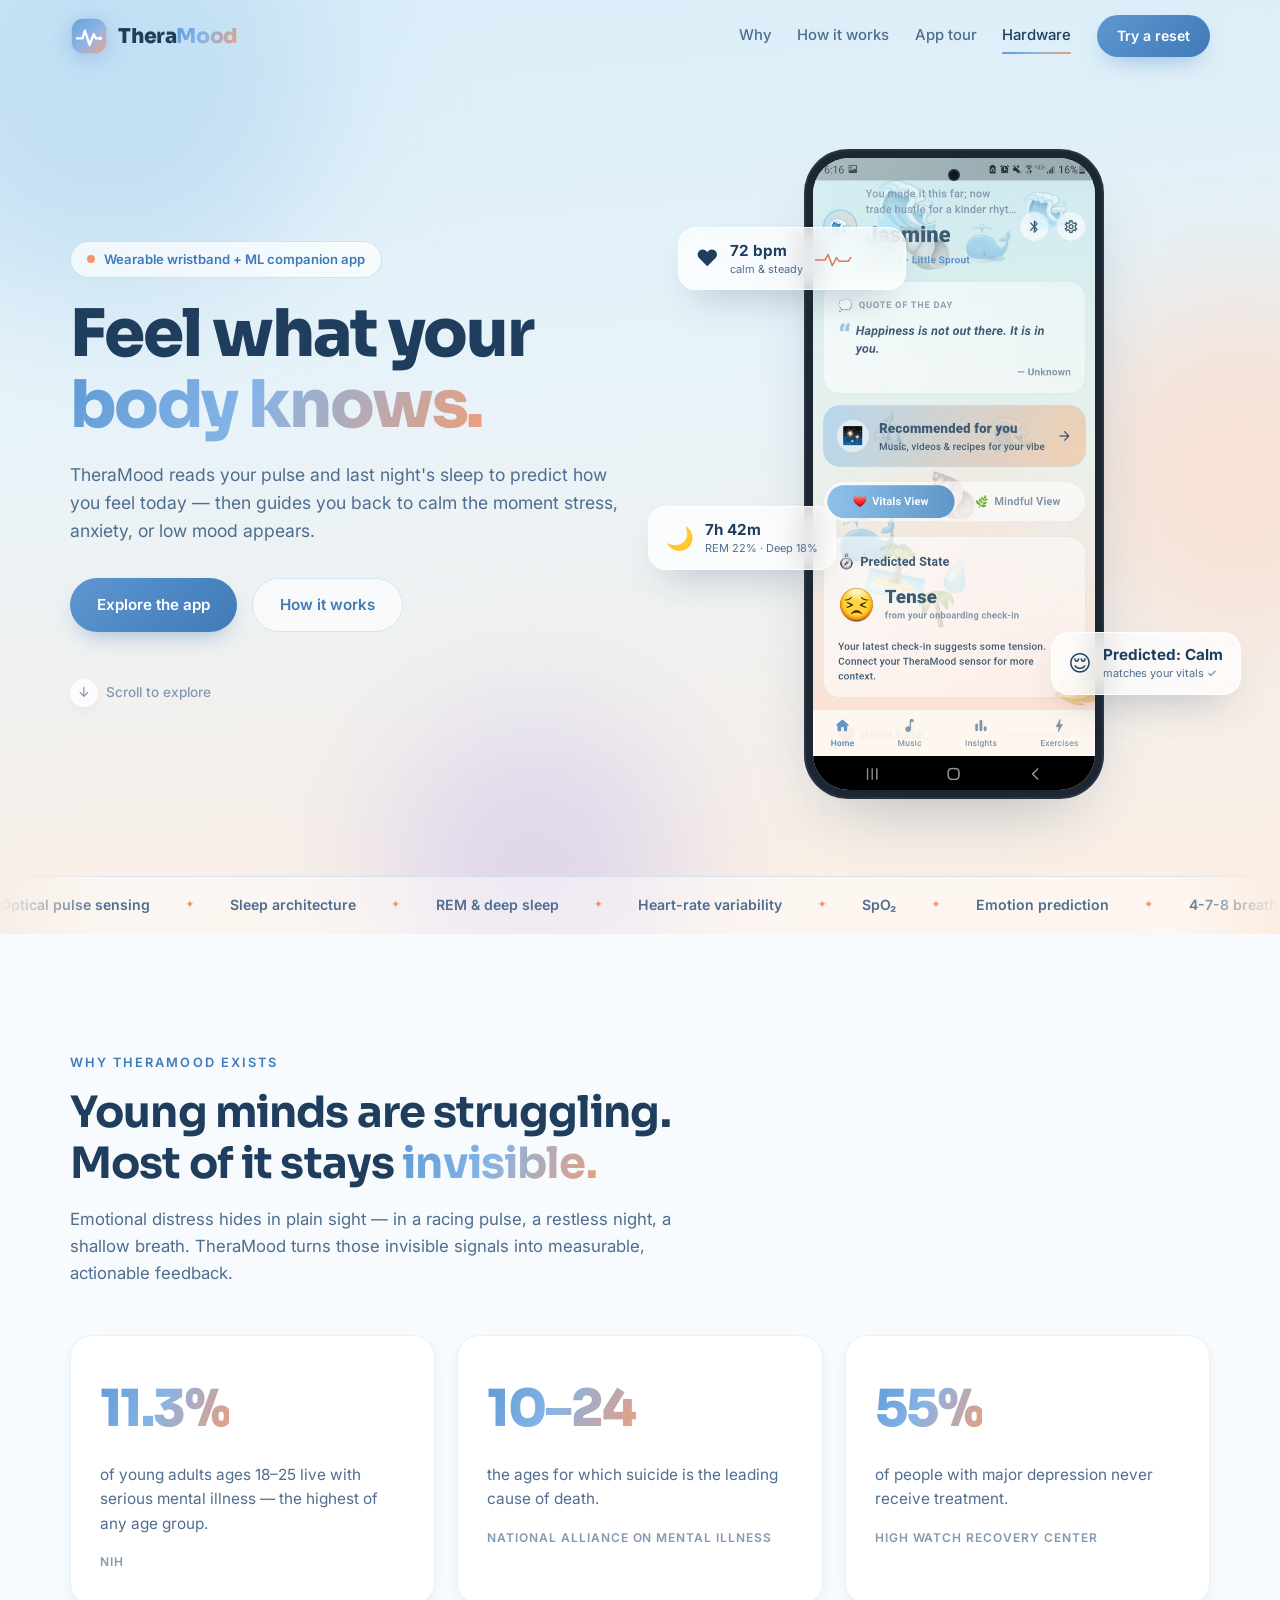
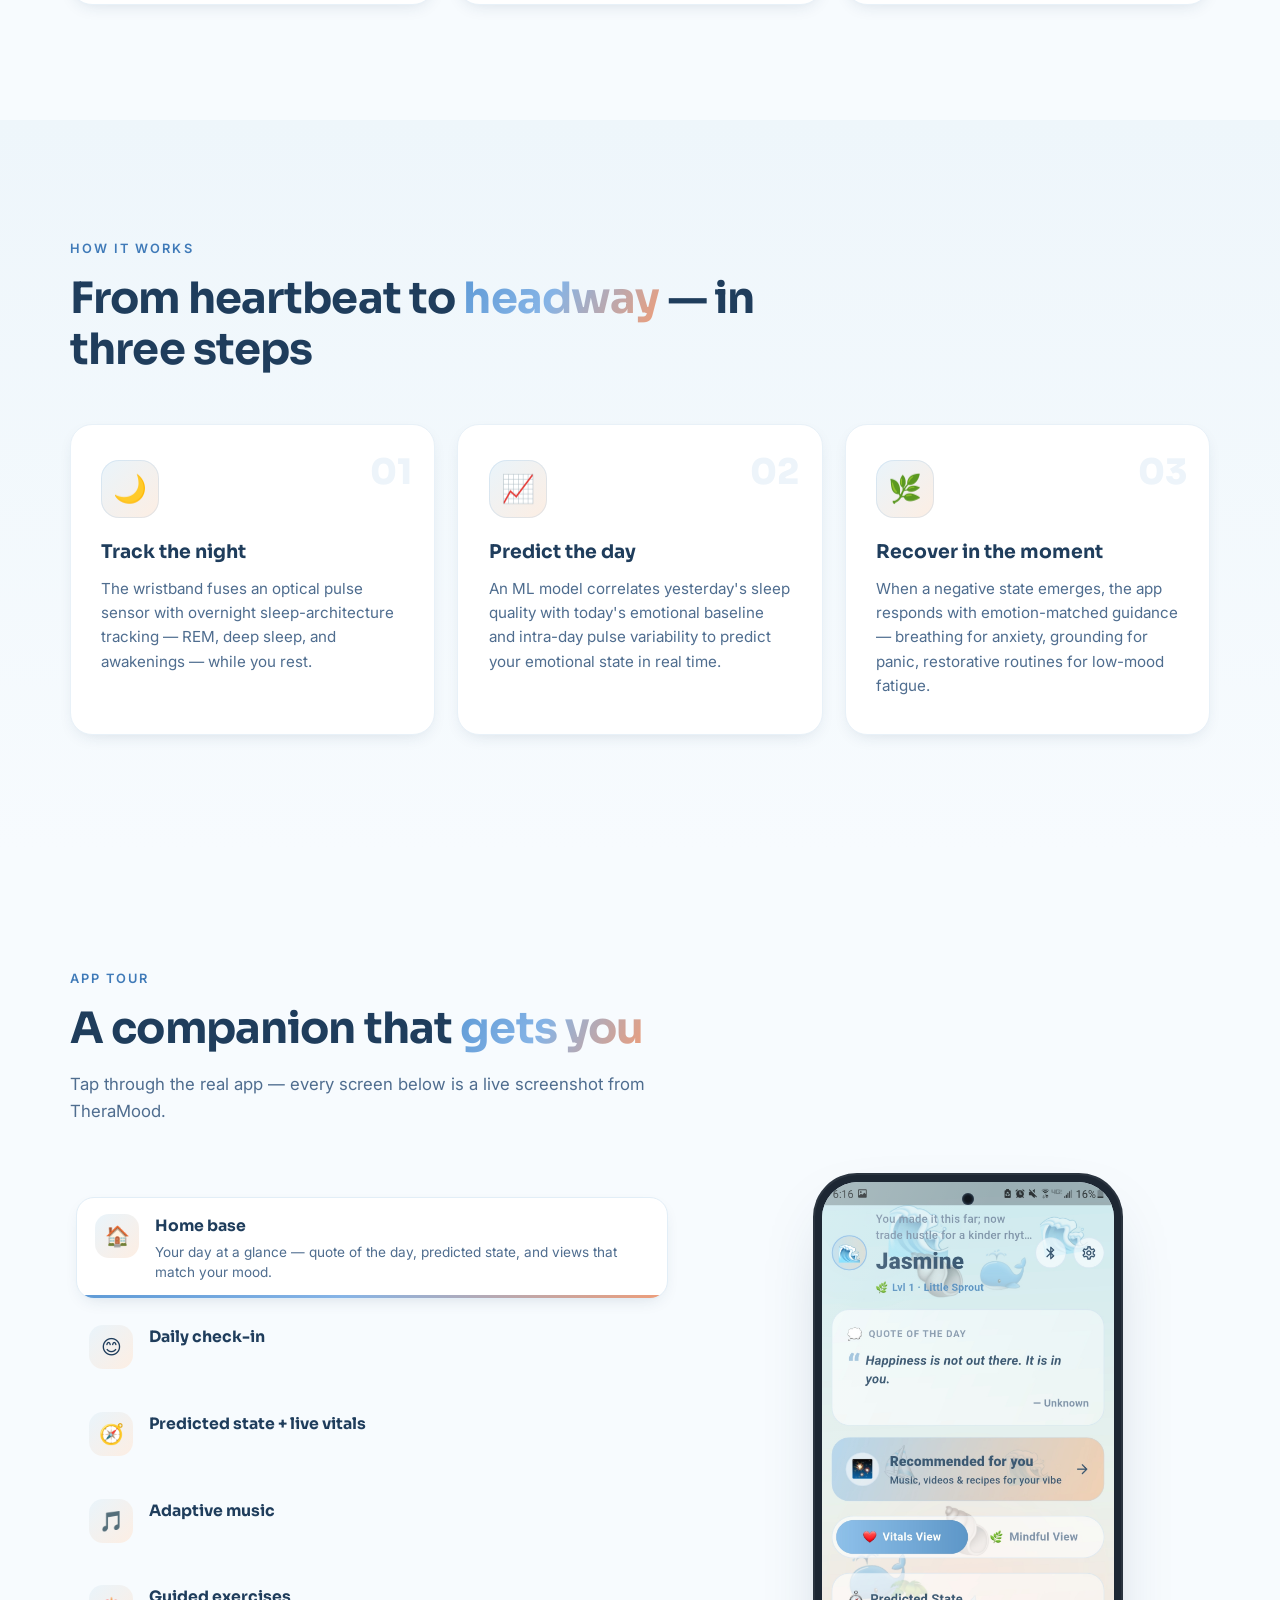
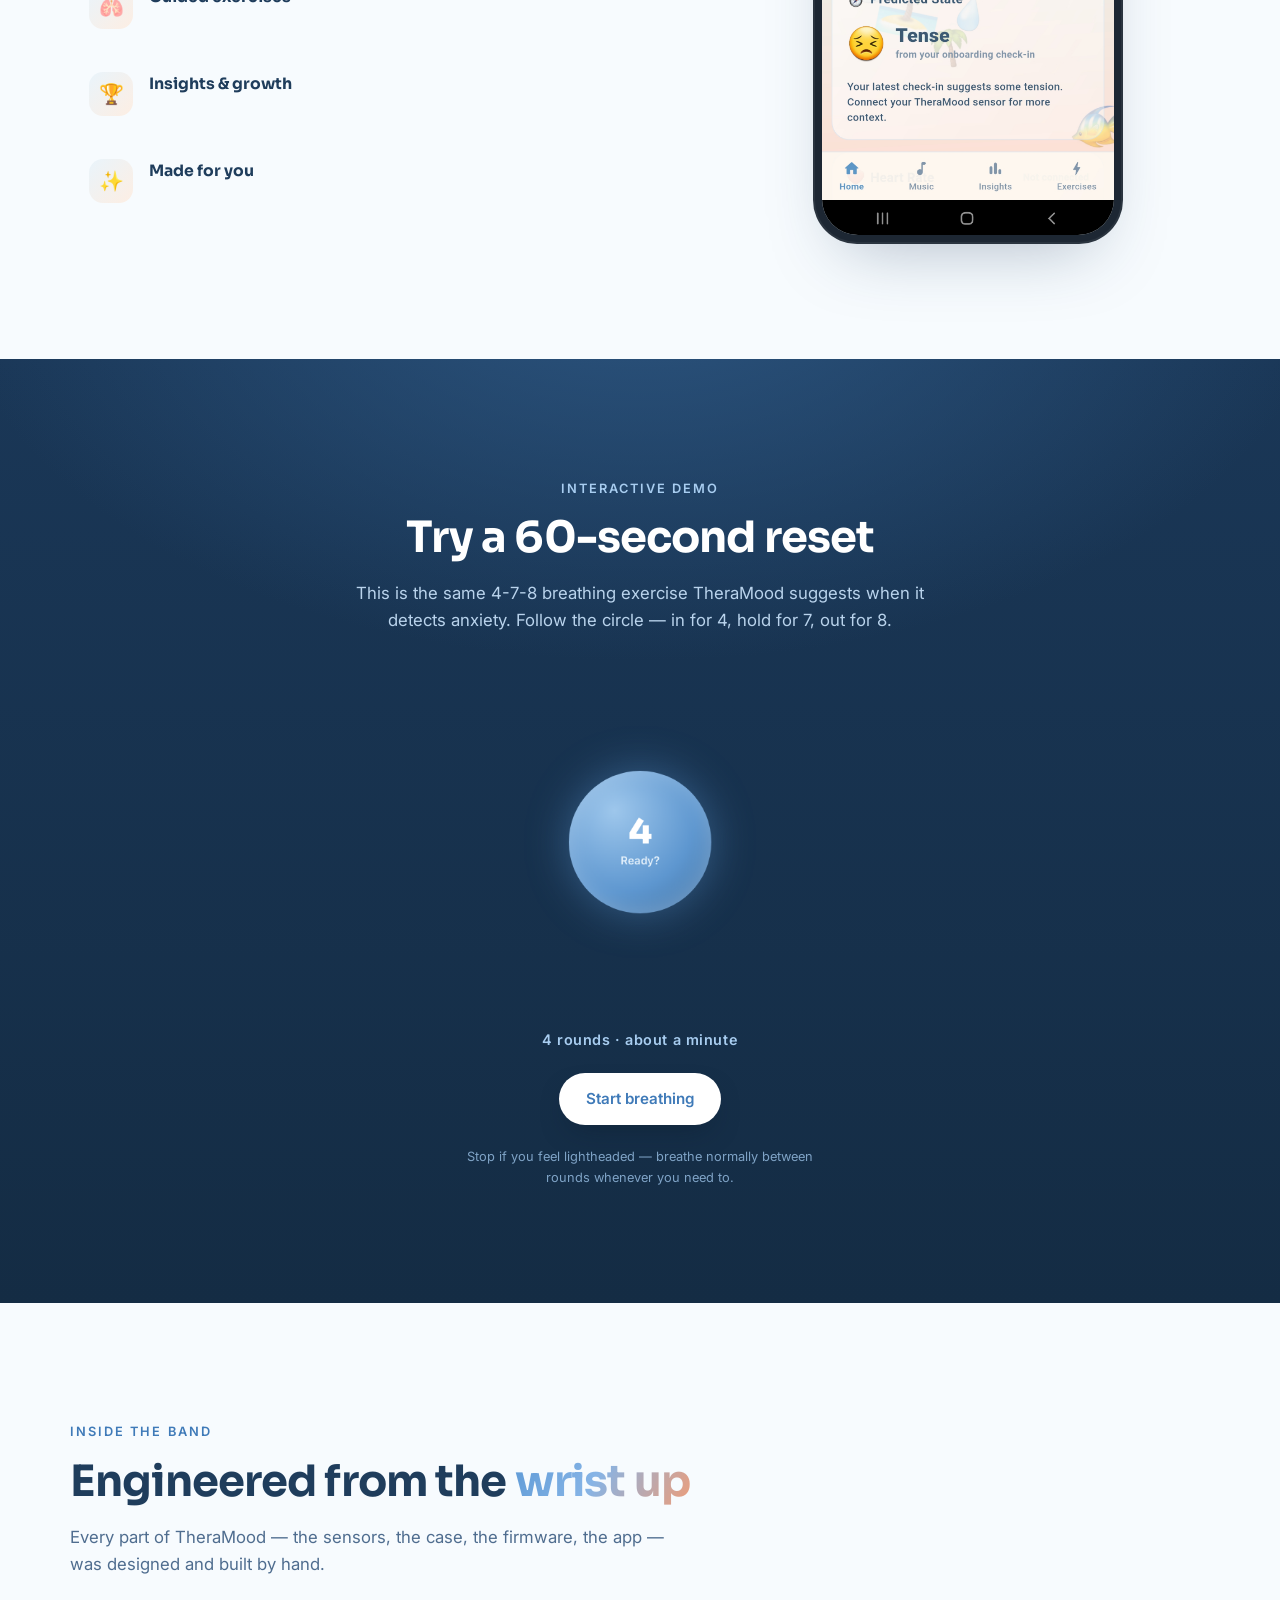
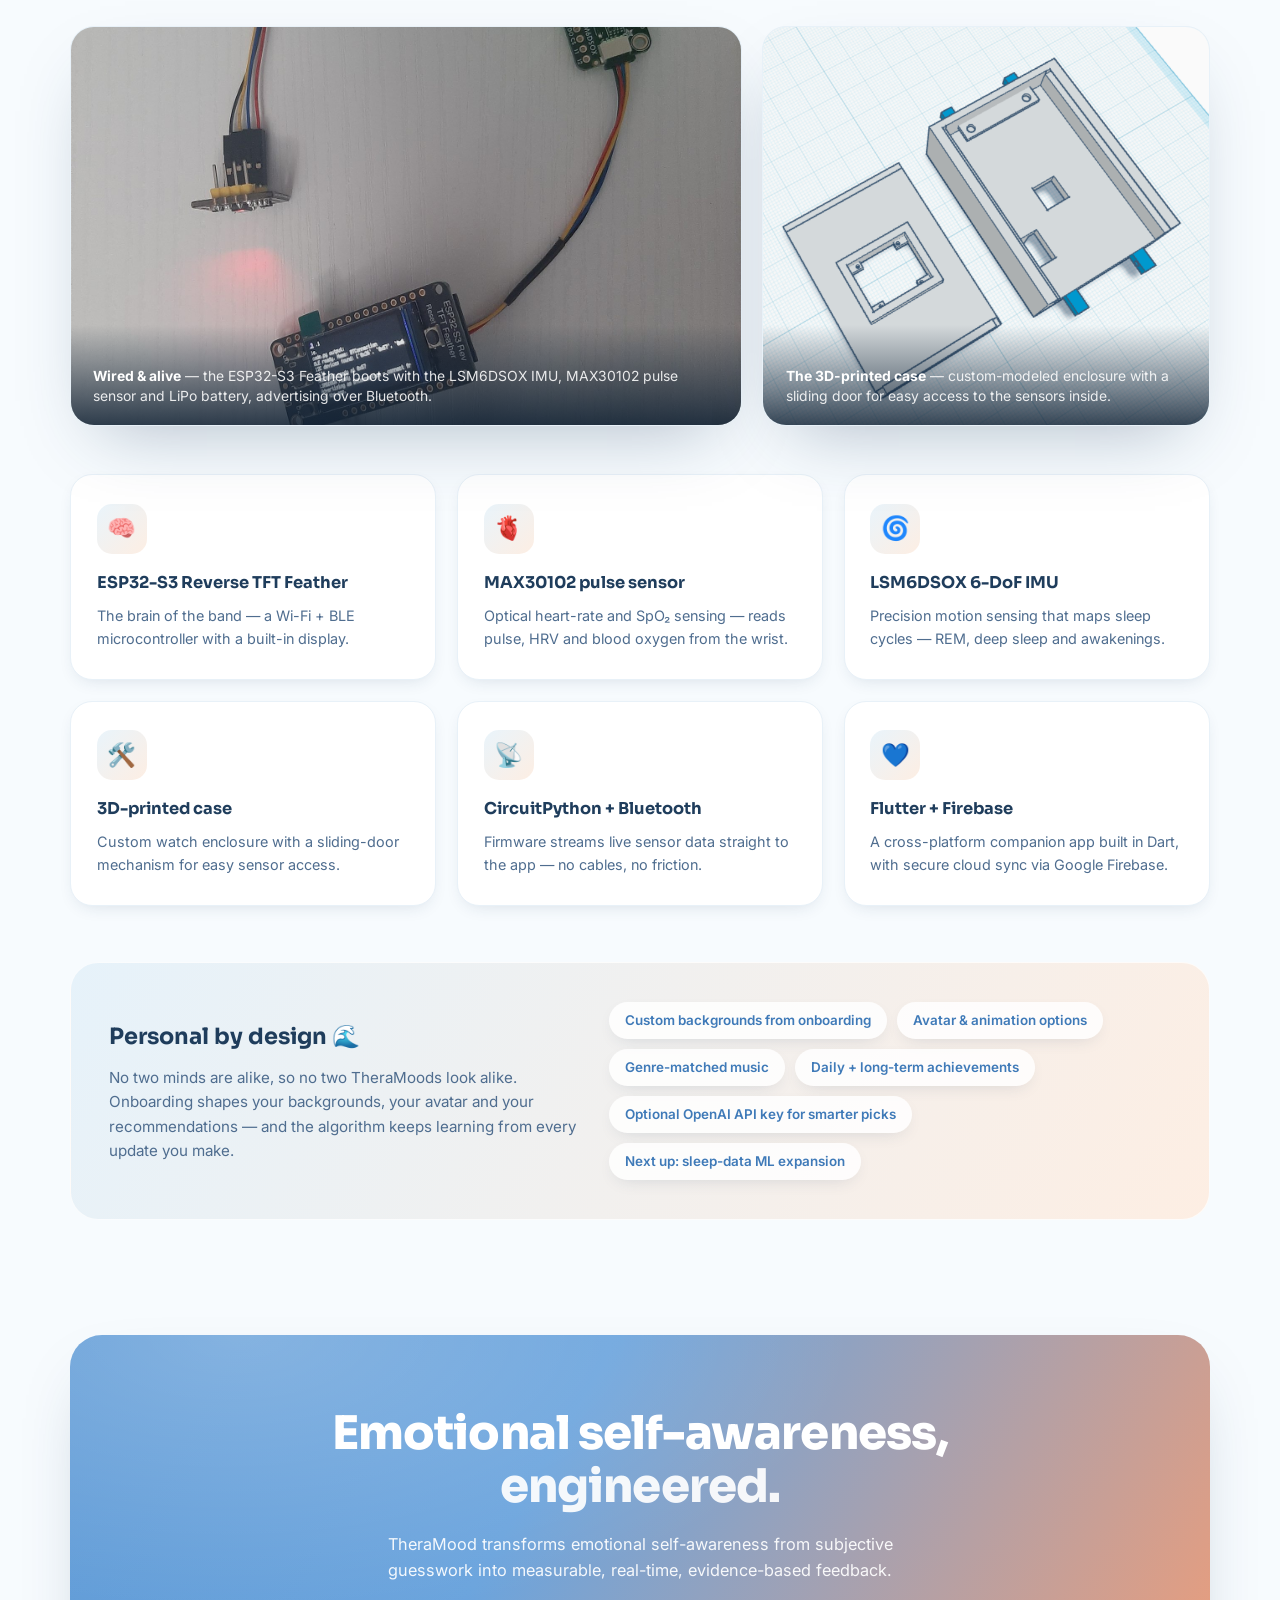
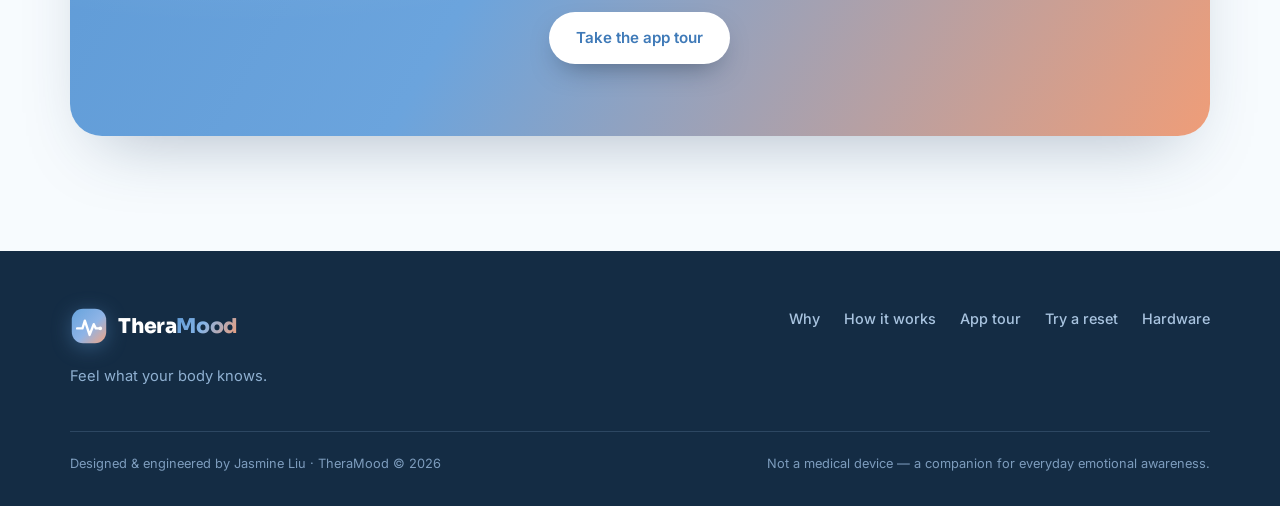
==== commit e0e6e287: "Add hardware photo gallery and GitHub Pages setup - Show the wired electronics and 3D-printed case p" ====
--- a/index.html
+++ b/index.html
@@ -342,6 +342,27 @@
           Every part of TheraMood — the sensors, the case, the firmware, the app — was designed and built by hand.
         </p>
 
+        <div class="hw__gallery">
+          <figure class="hw-photo" data-reveal>
+            <img src="assets/hardware/hardware_sensors_web.jpg"
+                 alt="TheraMood electronics wired and running: ESP32-S3 Reverse TFT Feather with live display, LSM6DSOX motion sensor, MAX30102 pulse sensor and LiPo battery"
+                 loading="lazy">
+            <figcaption>
+              <strong>Wired &amp; alive</strong> — the ESP32-S3 Feather boots with the LSM6DSOX
+              IMU, MAX30102 pulse sensor and LiPo battery, advertising over Bluetooth.
+            </figcaption>
+          </figure>
+          <figure class="hw-photo" data-reveal style="--d:.12s">
+            <img src="assets/hardware/watch_case_3d_print.png"
+                 alt="CAD model of the 3D-printed TheraMood watch case, showing the lid with display window and the body with its sliding-door mechanism"
+                 loading="lazy">
+            <figcaption>
+              <strong>The 3D-printed case</strong> — custom-modeled enclosure with a
+              sliding door for easy access to the sensors inside.
+            </figcaption>
+          </figure>
+        </div>
+
         <div class="hw__grid">
           <article class="hw-card" data-reveal>
             <span class="hw-card__emoji">🧠</span>
--- a/css/style.css
+++ b/css/style.css
@@ -712,6 +712,44 @@
 /* ── Hardware ──────────────────────────────── */
 .hardware { background: var(--bg); }
 
+.hw__gallery {
+  display: grid;
+  grid-template-columns: 1.5fr 1fr;
+  grid-auto-rows: clamp(240px, 34vw, 400px);
+  gap: 1.3rem;
+  margin-top: 3rem;
+}
+
+.hw-photo {
+  position: relative;
+  margin: 0;
+  border-radius: 24px;
+  overflow: hidden;
+  box-shadow: var(--shadow-lg);
+  border: 1px solid #e8f1f8;
+  background: var(--sky);
+}
+.hw-photo img {
+  position: absolute;
+  inset: 0;
+  width: 100%;
+  height: 100%;
+  object-fit: cover;
+  transition: transform .7s cubic-bezier(.2, .7, .2, 1);
+}
+.hw-photo:hover img { transform: scale(1.05); }
+
+.hw-photo figcaption {
+  position: absolute;
+  inset: auto 0 0 0;
+  padding: 2.6rem 1.4rem 1.15rem;
+  background: linear-gradient(180deg, transparent, rgba(14, 32, 51, .82));
+  color: rgba(255, 255, 255, .88);
+  font-size: .87rem;
+  line-height: 1.45;
+}
+.hw-photo figcaption strong { color: #fff; }
+
 .hw__grid {
   display: grid;
   grid-template-columns: repeat(3, 1fr);
@@ -879,6 +917,7 @@
 
   .stats__grid, .how__grid { grid-template-columns: 1fr; max-width: 520px; margin-inline: auto; }
   .hw__grid { grid-template-columns: repeat(2, 1fr); }
+  .hw__gallery { grid-template-columns: 1fr; grid-auto-rows: clamp(220px, 56vw, 360px); }
 
   .tour { grid-template-columns: 1fr; }
   .tour__stage { order: -1; }
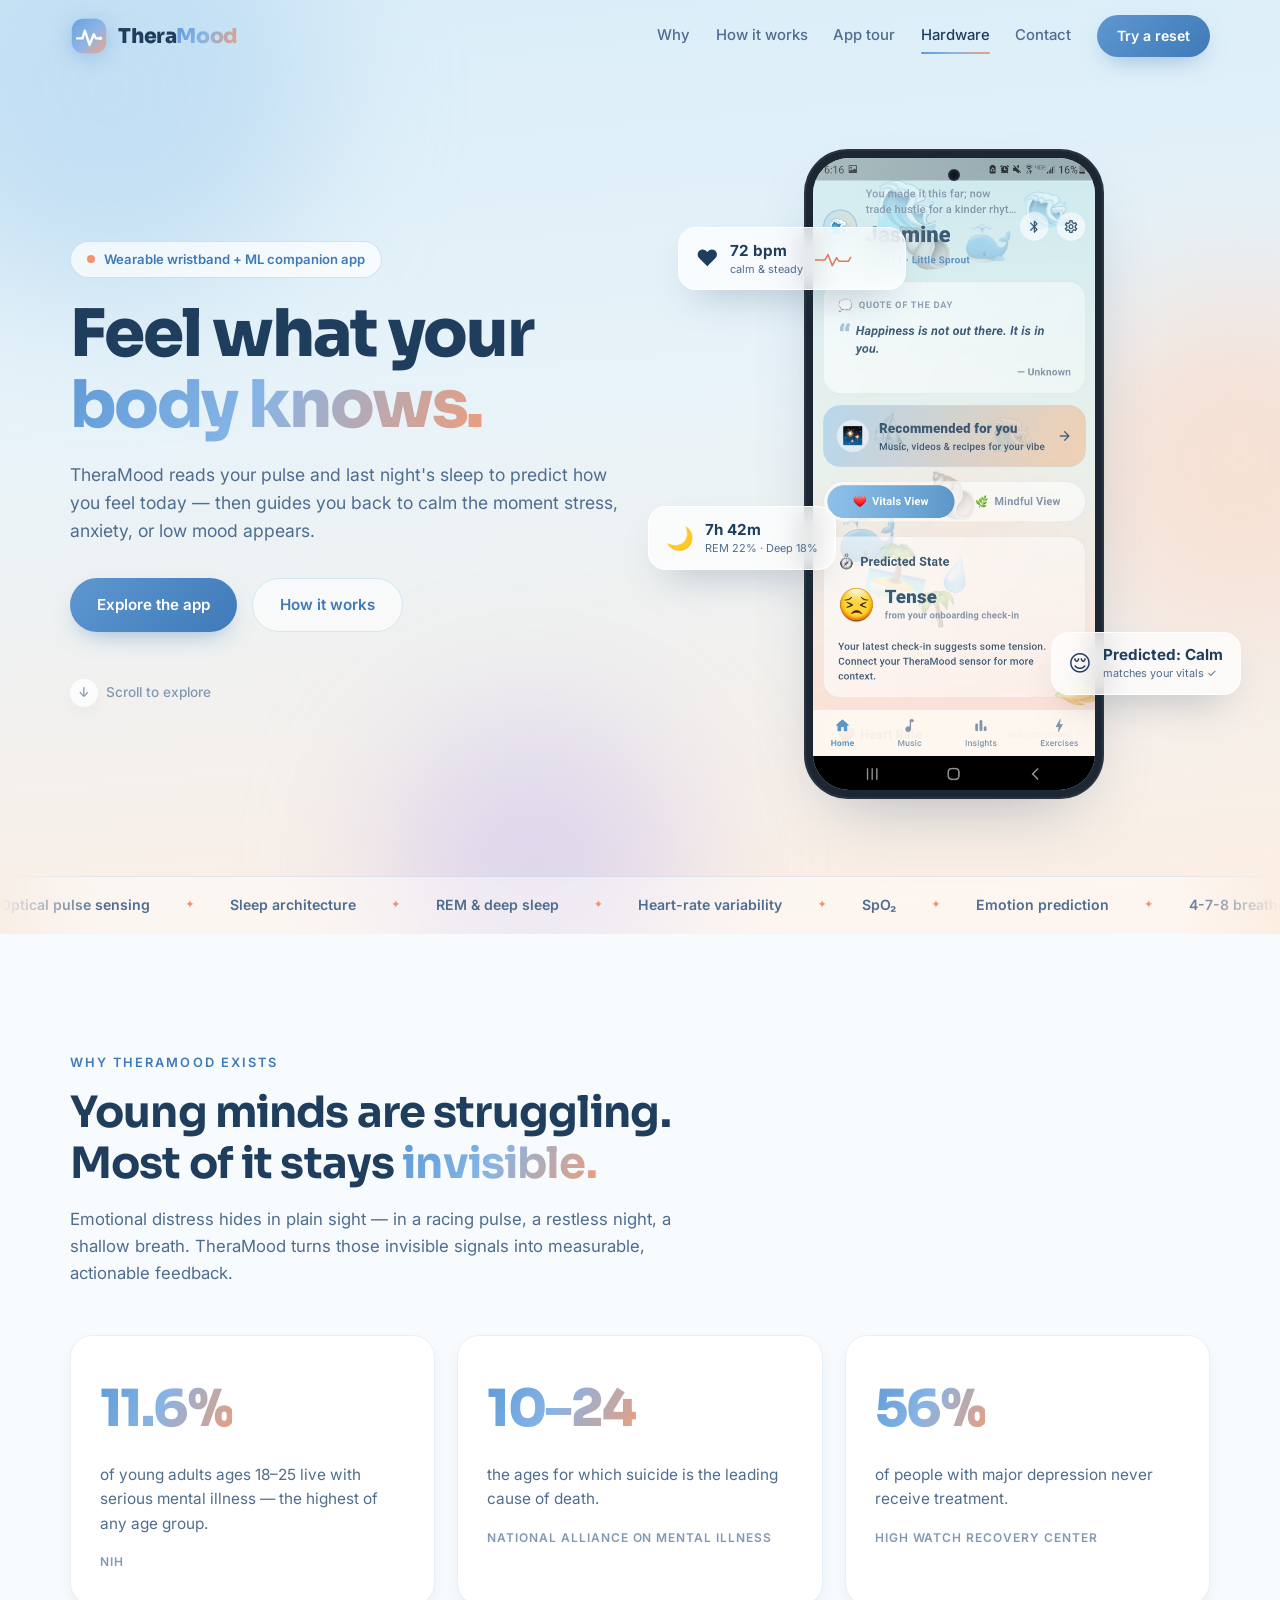
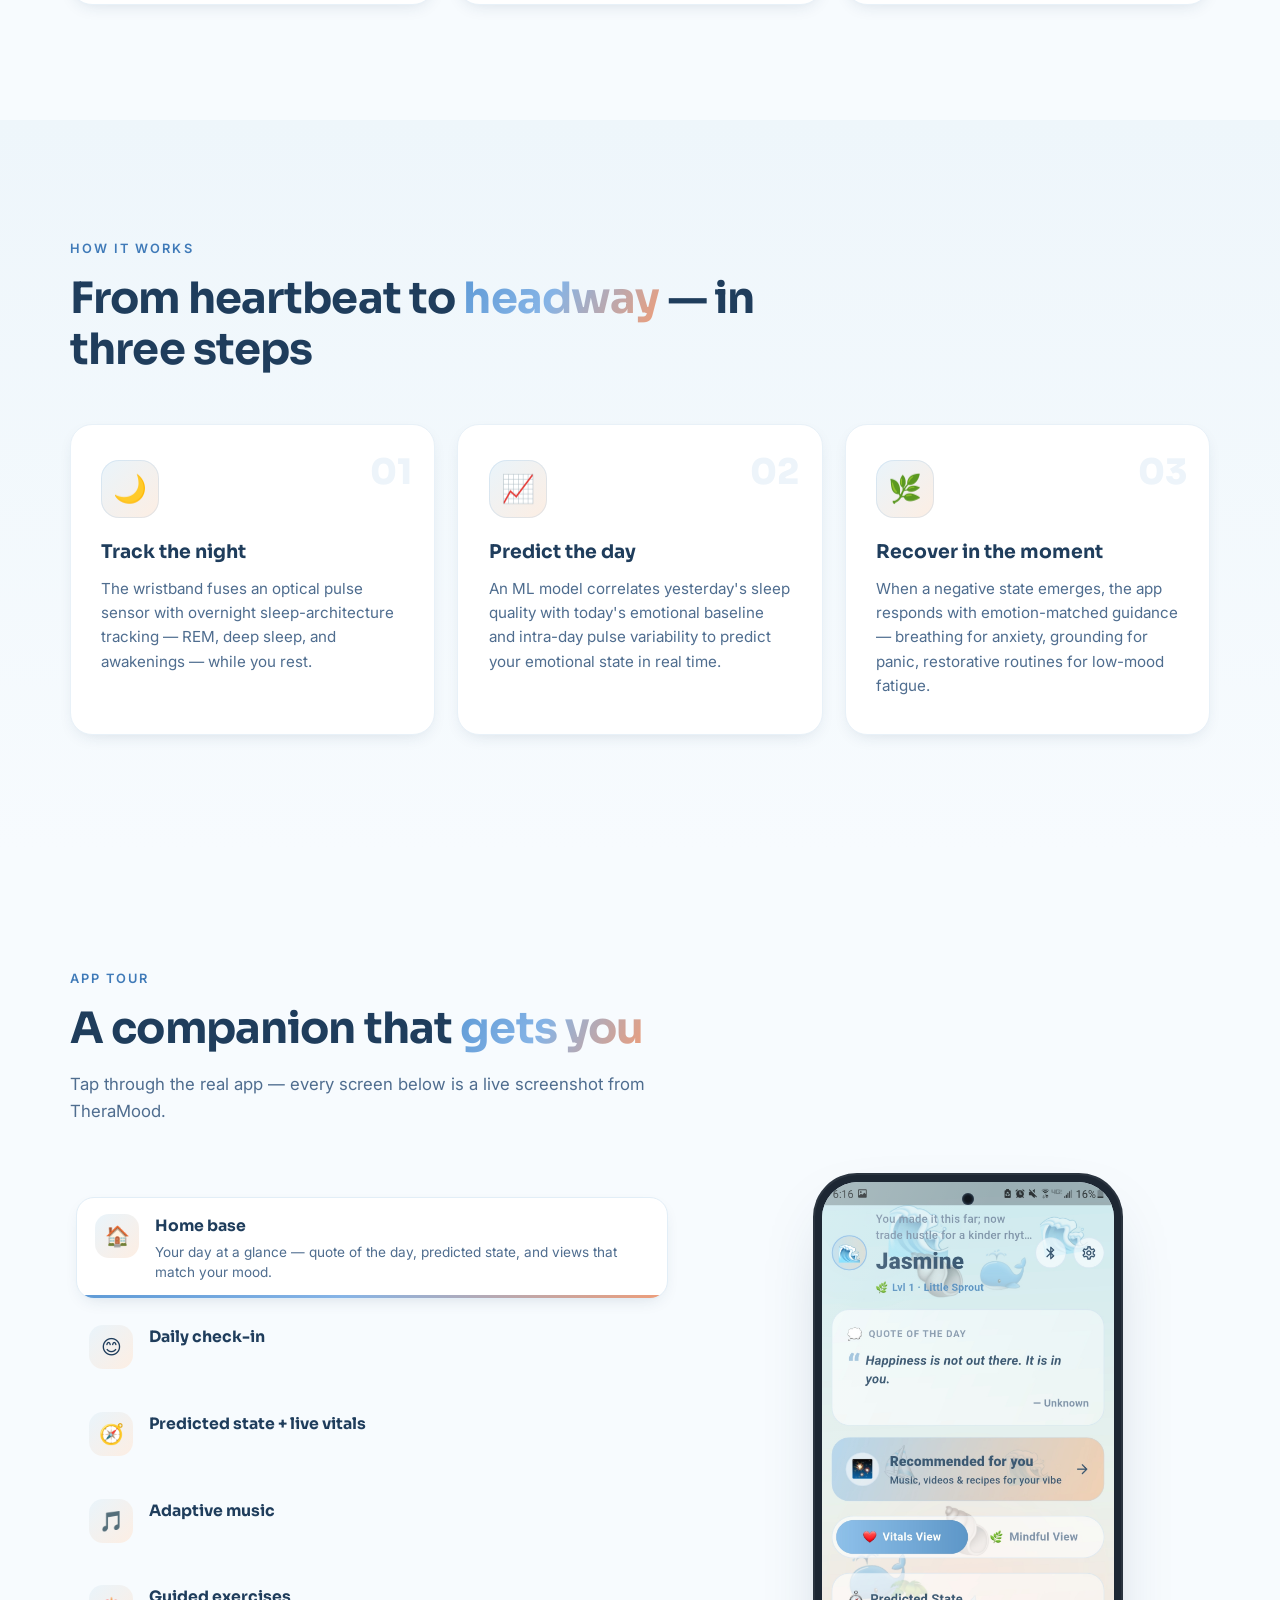
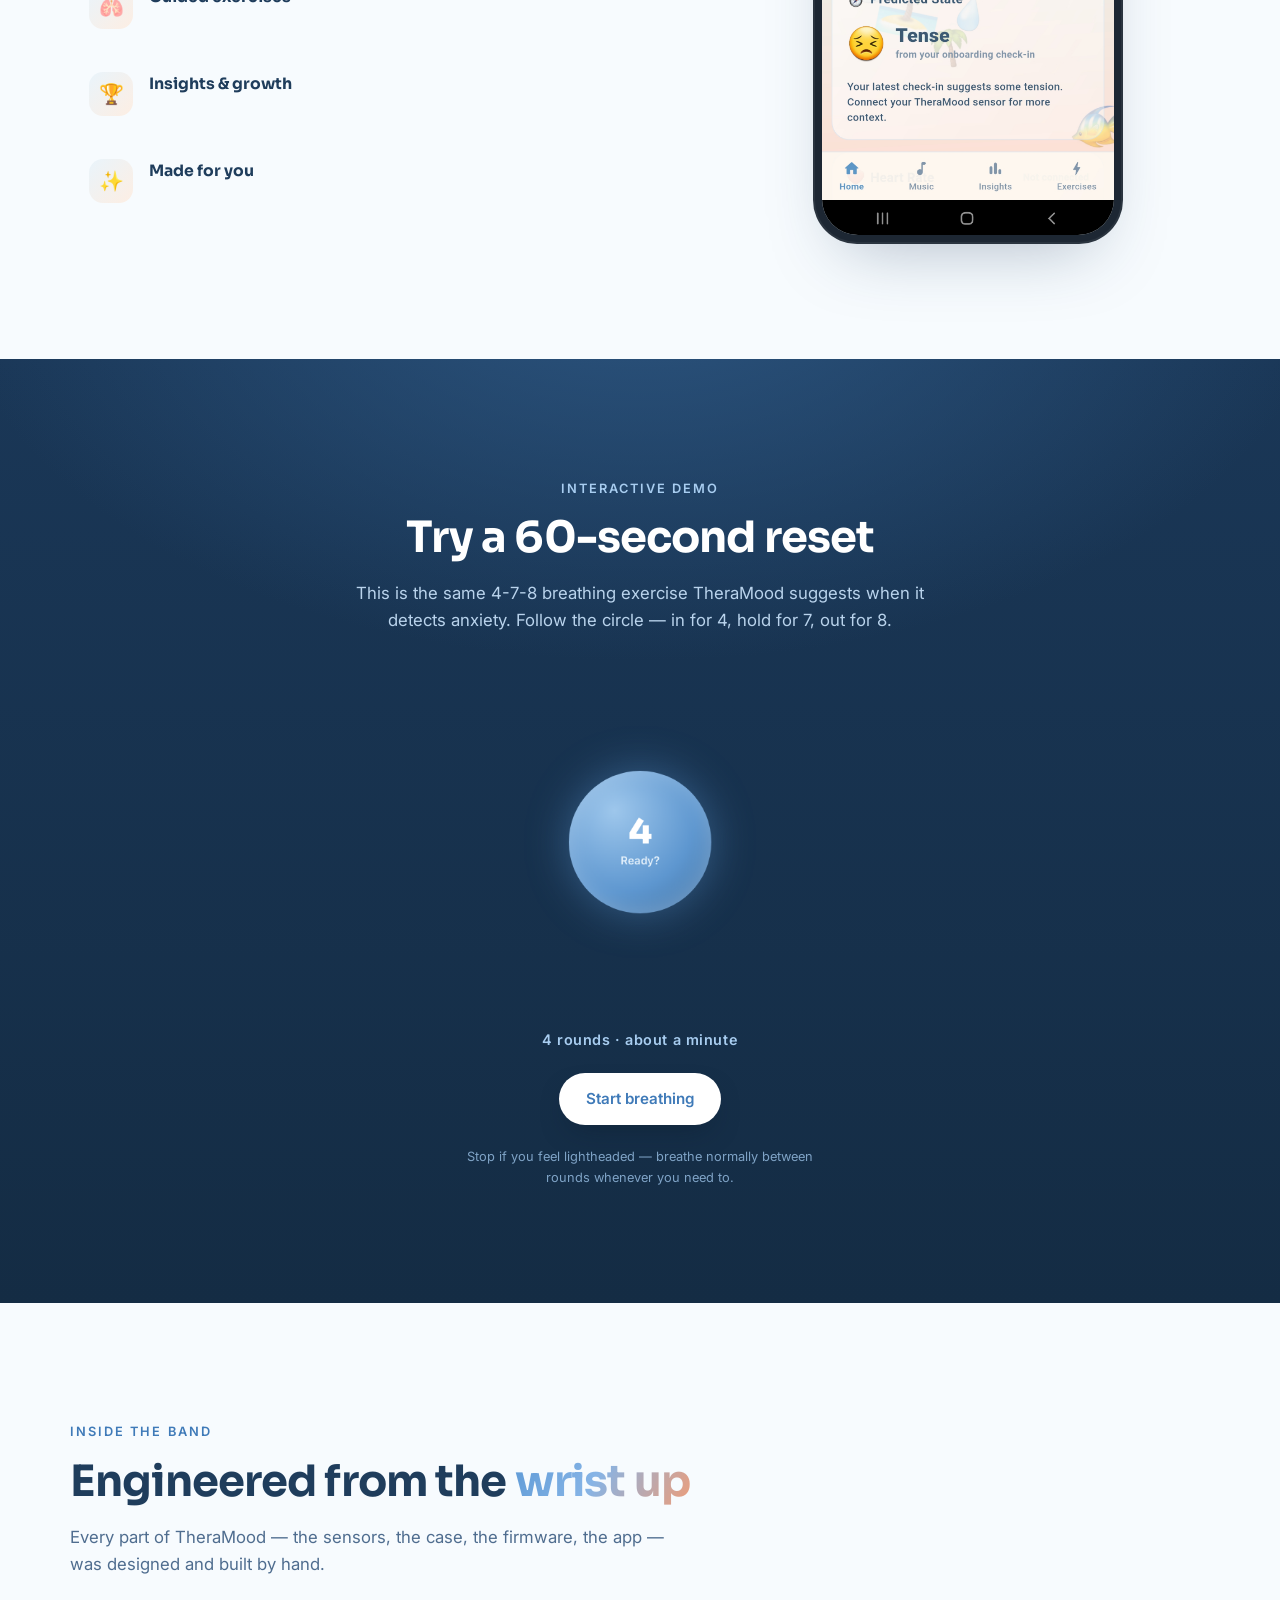
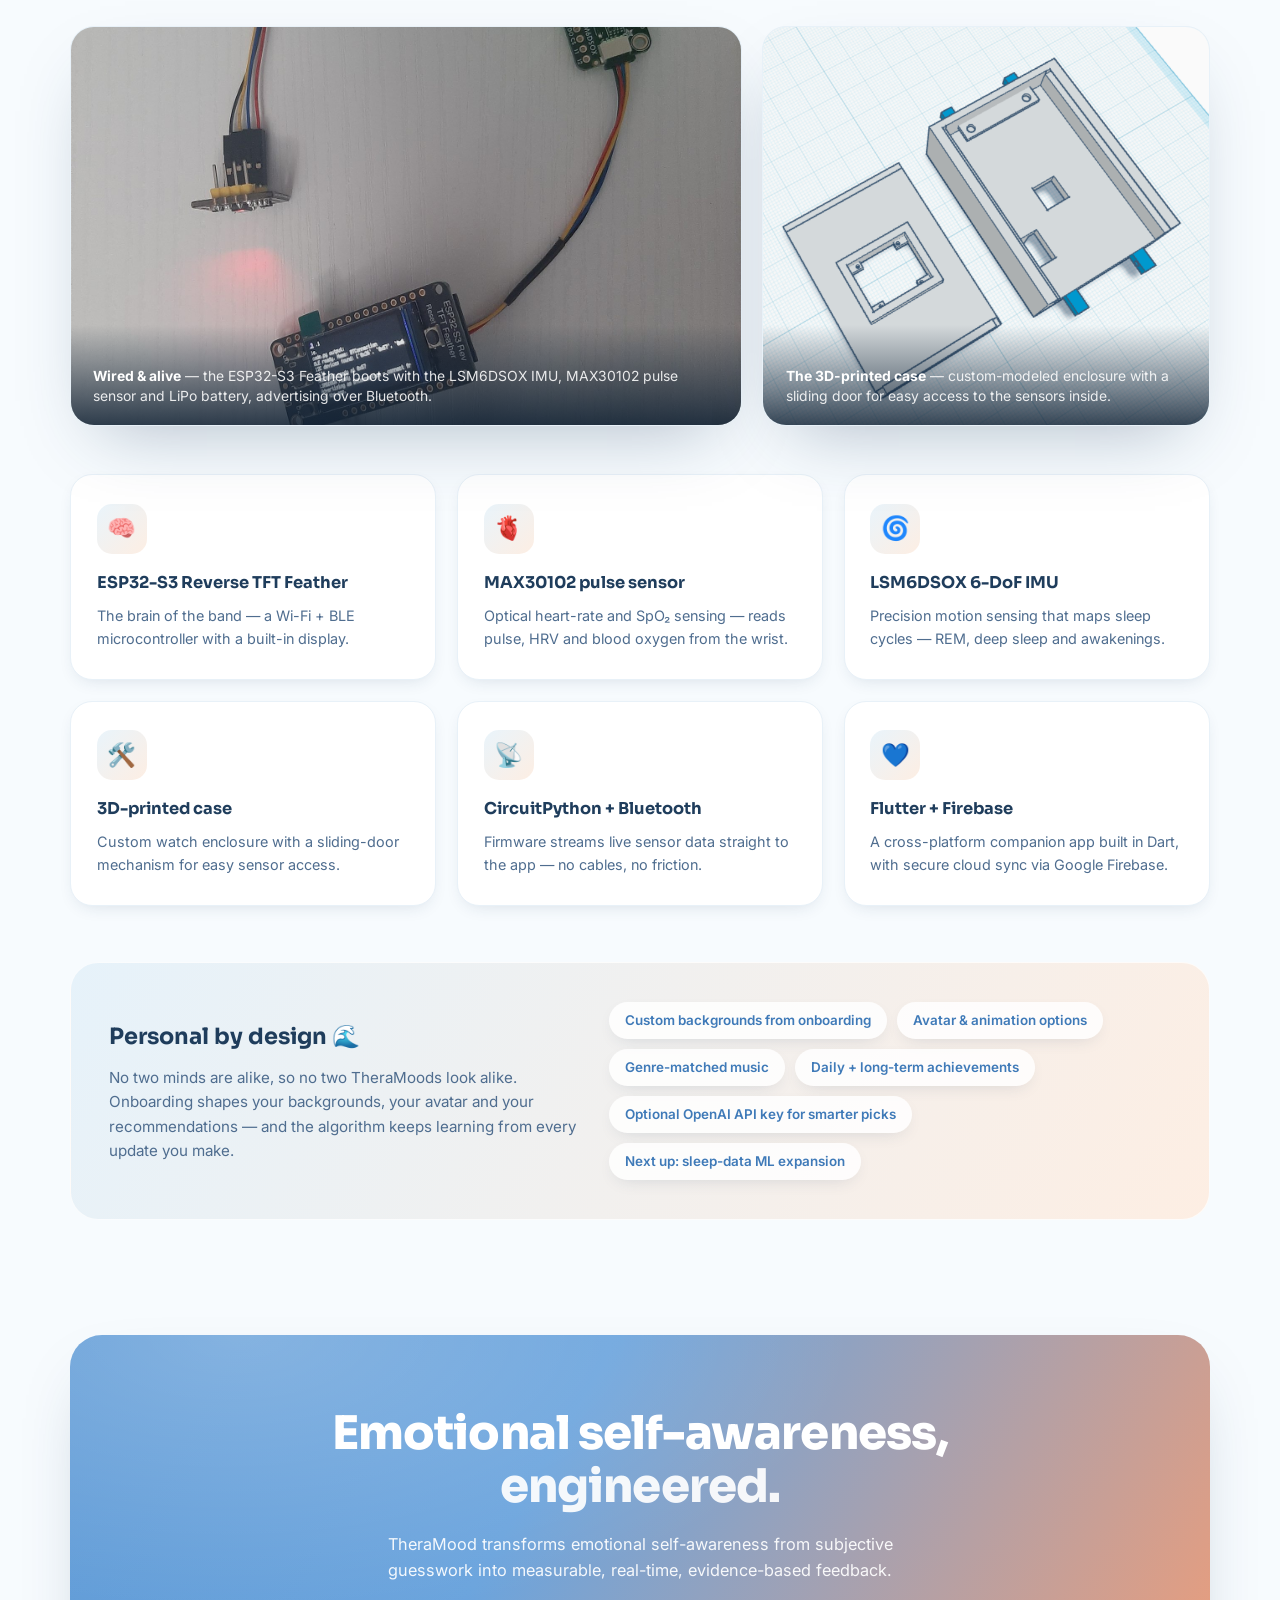
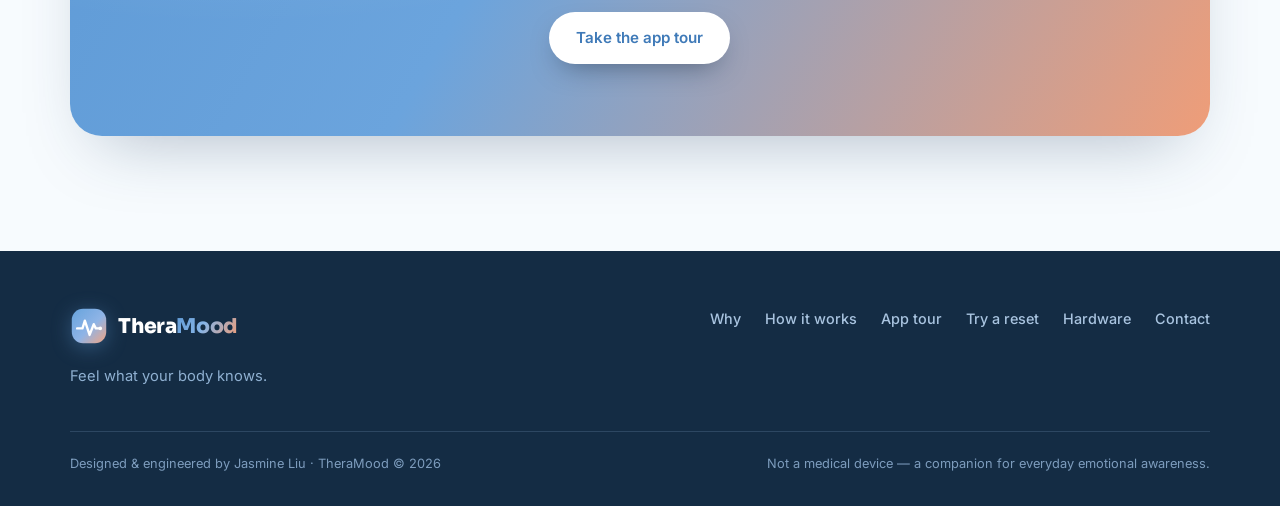
==== commit e994f950: "Add contact page with hidden admin inbox - contact.html: name/email/message form with success state " ====
--- a/index.html
+++ b/index.html
@@ -38,6 +38,7 @@
         <a href="#how">How it works</a>
         <a href="#tour">App tour</a>
         <a href="#inside">Hardware</a>
+        <a href="contact.html">Contact</a>
         <a href="#reset" class="btn btn--primary btn--sm">Try a reset</a>
       </div>
 
@@ -461,6 +462,7 @@
         <a href="#tour">App tour</a>
         <a href="#reset">Try a reset</a>
         <a href="#inside">Hardware</a>
+        <a href="contact.html">Contact</a>
       </nav>
     </div>
     <div class="container footer__base">
--- a/css/style.css
+++ b/css/style.css
@@ -894,6 +894,299 @@
   color: #7d9cbd;
 }
 
+/* ── Contact page ──────────────────────────── */
+.contact {
+  position: relative;
+  padding-top: calc(var(--nav-h) + clamp(3rem, 7vw, 5.5rem));
+  background: linear-gradient(175deg, #d9edf8 0%, #e8f3f9 42%, #fdeee2 100%);
+  overflow: hidden;
+}
+
+.contact__grid {
+  position: relative;
+  display: grid;
+  grid-template-columns: 1fr 1.05fr;
+  gap: clamp(2rem, 5vw, 4.5rem);
+  align-items: start;
+}
+
+.contact__points {
+  margin-top: 2rem;
+  list-style: none;
+  display: flex;
+  flex-direction: column;
+  gap: .8rem;
+}
+.contact__points li {
+  display: flex;
+  align-items: center;
+  gap: .8rem;
+  padding: .85rem 1.1rem;
+  border-radius: 16px;
+  background: rgba(255, 255, 255, .65);
+  border: 1px solid rgba(255, 255, 255, .9);
+  backdrop-filter: blur(8px);
+  font-size: .93rem;
+  font-weight: 500;
+  color: var(--ink-2);
+  box-shadow: var(--shadow-sm);
+}
+.contact__points li span { font-size: 1.2rem; }
+
+.contact__form-wrap { position: relative; }
+
+.contact-form {
+  padding: 2rem 1.9rem;
+  border-radius: 26px;
+  background: var(--card);
+  border: 1px solid #e8f1f8;
+  box-shadow: var(--shadow-lg);
+}
+
+.field { display: block; margin-bottom: 1.15rem; }
+.field span {
+  display: block;
+  margin-bottom: .4rem;
+  font-size: .85rem;
+  font-weight: 600;
+  color: var(--ink-2);
+}
+.field input,
+.field textarea {
+  width: 100%;
+  padding: .85rem 1.05rem;
+  border-radius: 14px;
+  border: 1.5px solid #dcebf5;
+  background: #fbfdff;
+  font: inherit;
+  color: var(--ink);
+  transition: border-color .25s ease, box-shadow .25s ease;
+}
+.field textarea { resize: vertical; min-height: 120px; }
+.field input:focus,
+.field textarea:focus {
+  outline: none;
+  border-color: var(--blue);
+  box-shadow: 0 0 0 4px rgba(94, 151, 208, .16);
+}
+.field input::placeholder,
+.field textarea::placeholder { color: var(--ink-3); }
+
+.field-error {
+  margin-bottom: 1rem;
+  font-size: .85rem;
+  font-weight: 600;
+  color: #d0654a;
+}
+
+.contact-form__submit { width: 100%; }
+
+.contact-success {
+  padding: 3rem 2rem;
+  border-radius: 26px;
+  background: var(--card);
+  border: 1px solid #e8f1f8;
+  box-shadow: var(--shadow-lg);
+  text-align: center;
+  animation: popIn .5s cubic-bezier(.2, .7, .2, 1.3);
+}
+.contact-success__emoji { font-size: 2.6rem; display: block; }
+.contact-success h3 {
+  margin-top: .8rem;
+  font-family: var(--font-display);
+  font-size: 1.4rem;
+  font-weight: 700;
+}
+.contact-success p { margin-top: .5rem; color: var(--ink-2); }
+.contact-success .btn { margin-top: 1.5rem; }
+
+@keyframes popIn {
+  from { opacity: 0; transform: scale(.92) translateY(14px); }
+  to   { opacity: 1; transform: none; }
+}
+
+/* ── Admin: hidden dot trigger ─────────────── */
+.admin-dot {
+  padding: 0 .35rem;
+  font: inherit;
+  color: inherit;
+  opacity: .35;
+  cursor: default;
+  transition: opacity .3s ease;
+}
+.admin-dot:hover { opacity: .9; }
+
+/* ── Admin: key modal ──────────────────────── */
+.admin-modal {
+  position: fixed;
+  inset: 0;
+  z-index: 90;
+  display: grid;
+  place-items: center;
+  padding: 1.5rem;
+  background: rgba(14, 32, 51, .55);
+  backdrop-filter: blur(8px);
+  -webkit-backdrop-filter: blur(8px);
+}
+.admin-modal[hidden] { display: none; }
+
+.admin-modal__card {
+  position: relative;
+  width: min(380px, 92vw);
+  padding: 2.2rem 2rem;
+  border-radius: 24px;
+  background: var(--card);
+  box-shadow: var(--shadow-lg);
+  text-align: center;
+  animation: popIn .35s cubic-bezier(.2, .7, .2, 1.3);
+}
+.admin-modal__emoji { font-size: 2rem; }
+.admin-modal__card h3 {
+  margin-top: .6rem;
+  font-family: var(--font-display);
+  font-size: 1.25rem;
+  font-weight: 700;
+}
+.admin-modal__card > p { margin-top: .4rem; color: var(--ink-2); font-size: .92rem; }
+
+.admin-modal__card form {
+  display: flex;
+  flex-direction: column;
+  gap: .8rem;
+  margin-top: 1.4rem;
+}
+.admin-modal__card input {
+  width: 100%;
+  padding: .85rem 1.05rem;
+  border-radius: 14px;
+  border: 1.5px solid #dcebf5;
+  background: #fbfdff;
+  font: inherit;
+  color: var(--ink);
+  text-align: center;
+  letter-spacing: .08em;
+  transition: border-color .25s ease, box-shadow .25s ease;
+}
+.admin-modal__card input:focus {
+  outline: none;
+  border-color: var(--blue);
+  box-shadow: 0 0 0 4px rgba(94, 151, 208, .16);
+}
+
+.admin-modal__close {
+  position: absolute;
+  top: .8rem; right: 1rem;
+  font-size: 1.5rem;
+  color: var(--ink-3);
+  transition: color .25s ease;
+}
+.admin-modal__close:hover { color: var(--ink); }
+
+.admin-modal__error {
+  margin-top: .9rem;
+  font-size: .85rem;
+  font-weight: 600;
+  color: #d0654a;
+}
+
+.shake { animation: shake .4s ease; }
+@keyframes shake {
+  0%, 100% { transform: translateX(0); }
+  25% { transform: translateX(-8px); }
+  50% { transform: translateX(7px); }
+  75% { transform: translateX(-4px); }
+}
+
+/* ── Admin: inbox ──────────────────────────── */
+.inbox { background: var(--bg); }
+
+.inbox__head {
+  display: flex;
+  flex-wrap: wrap;
+  align-items: center;
+  justify-content: space-between;
+  gap: 1rem;
+}
+.inbox__count {
+  display: inline-grid;
+  place-items: center;
+  min-width: 2.2rem;
+  height: 2.2rem;
+  padding: 0 .6rem;
+  border-radius: 999px;
+  background: var(--grad);
+  color: #fff;
+  font-size: 1.1rem;
+  vertical-align: middle;
+}
+.inbox__actions { display: flex; flex-wrap: wrap; gap: .6rem; }
+
+.inbox__note {
+  margin-top: 1rem;
+  font-size: .85rem;
+  color: var(--ink-3);
+}
+
+.inbox__list {
+  display: flex;
+  flex-direction: column;
+  gap: 1rem;
+  margin-top: 1.8rem;
+}
+
+.inbox__empty {
+  padding: 2.5rem;
+  border-radius: var(--radius);
+  border: 1.5px dashed var(--sky-2);
+  text-align: center;
+  color: var(--ink-2);
+}
+
+.inbox-card {
+  padding: 1.4rem 1.5rem;
+  border-radius: var(--radius);
+  background: var(--card);
+  border: 1px solid #e8f1f8;
+  box-shadow: var(--shadow-sm);
+}
+.inbox-card__head {
+  display: flex;
+  flex-wrap: wrap;
+  justify-content: space-between;
+  align-items: baseline;
+  gap: .5rem;
+}
+.inbox-card__head strong {
+  font-family: var(--font-display);
+  font-size: 1.02rem;
+}
+.inbox-card__email {
+  display: block;
+  font-size: .85rem;
+  color: var(--blue-2);
+}
+.inbox-card__email:hover { text-decoration: underline; }
+.inbox-card__meta {
+  display: flex;
+  align-items: center;
+  gap: .8rem;
+  font-size: .8rem;
+  color: var(--ink-3);
+}
+.inbox-card__delete {
+  font-size: 1rem;
+  opacity: .55;
+  transition: opacity .25s ease, transform .25s ease;
+}
+.inbox-card__delete:hover { opacity: 1; transform: scale(1.15); }
+.inbox-card__body {
+  margin-top: .8rem;
+  color: var(--ink-2);
+  font-size: .95rem;
+  white-space: pre-wrap;
+  overflow-wrap: break-word;
+}
+
 /* ── Reveal on scroll ──────────────────────── */
 [data-reveal] {
   opacity: 0;
@@ -922,6 +1215,7 @@
   .tour { grid-template-columns: 1fr; }
   .tour__stage { order: -1; }
   .personal { grid-template-columns: 1fr; }
+  .contact__grid { grid-template-columns: 1fr; }
 }
 
 @media (max-width: 760px) {
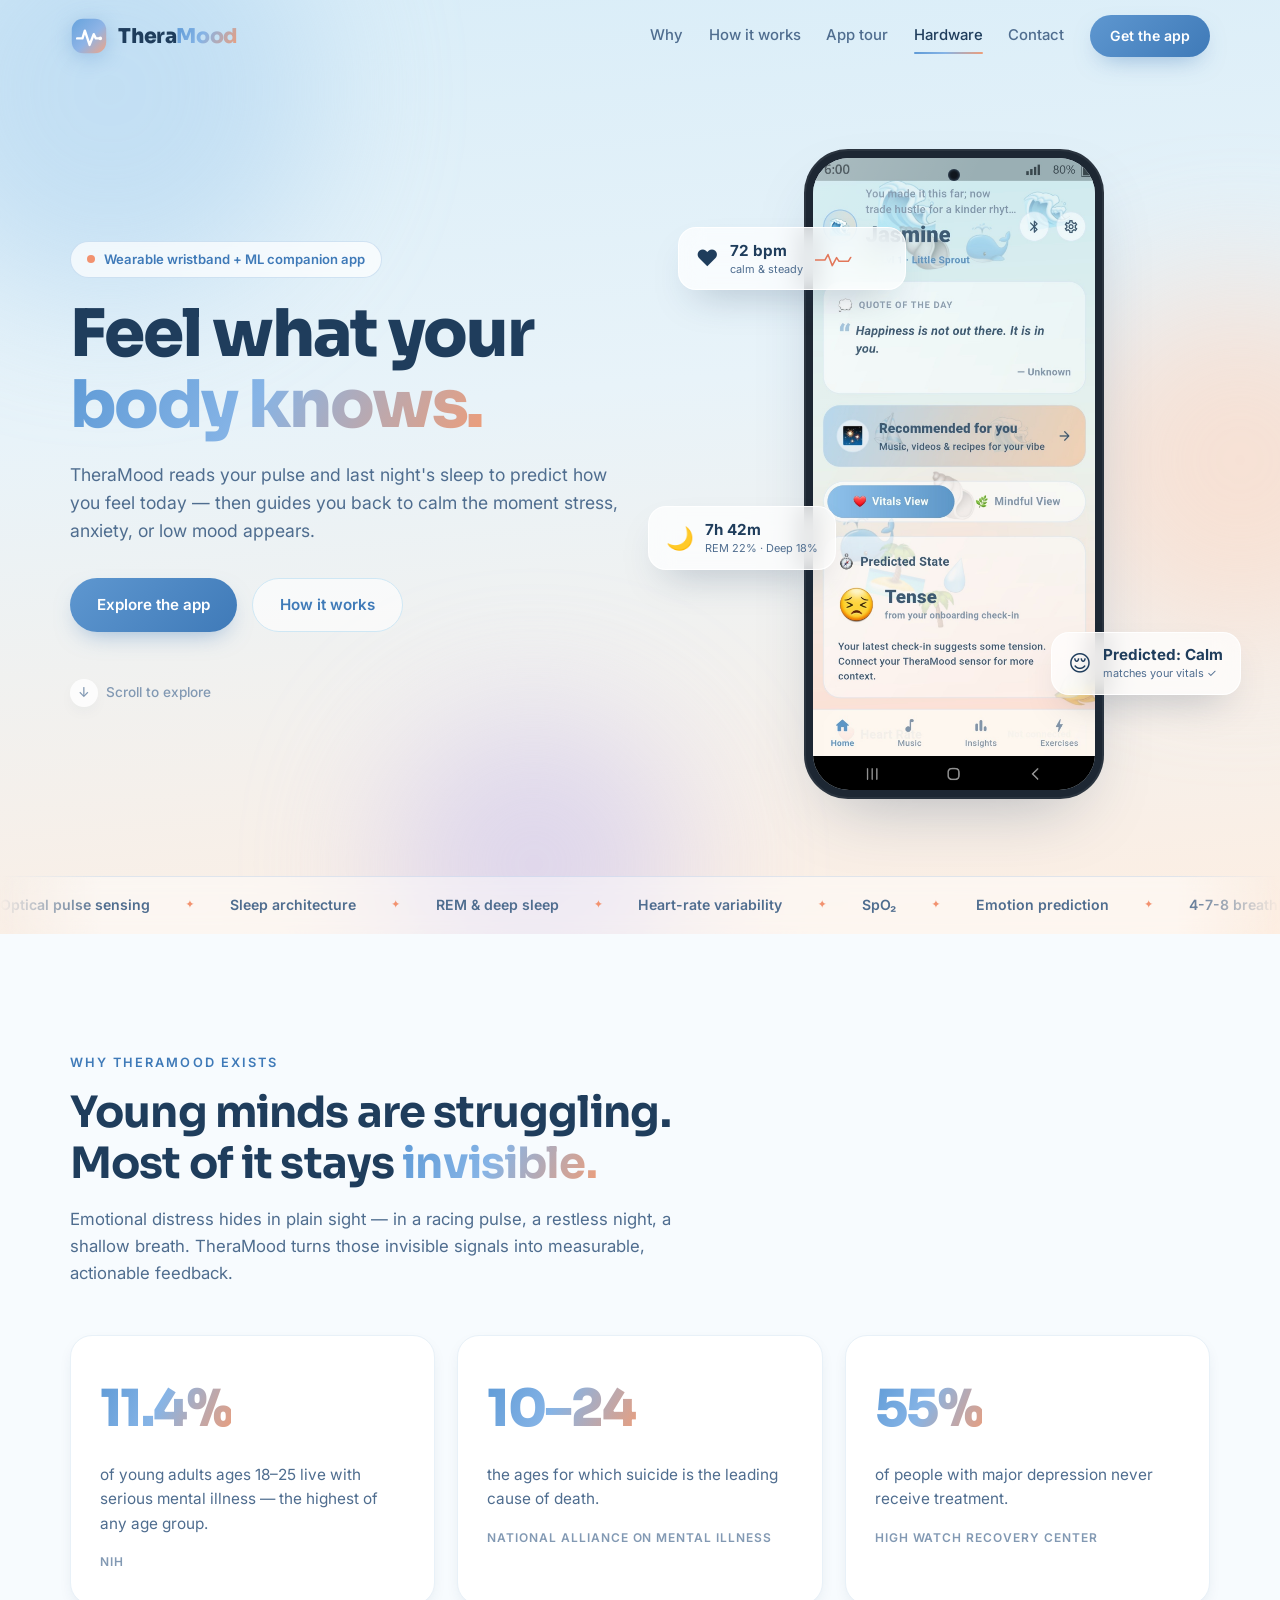
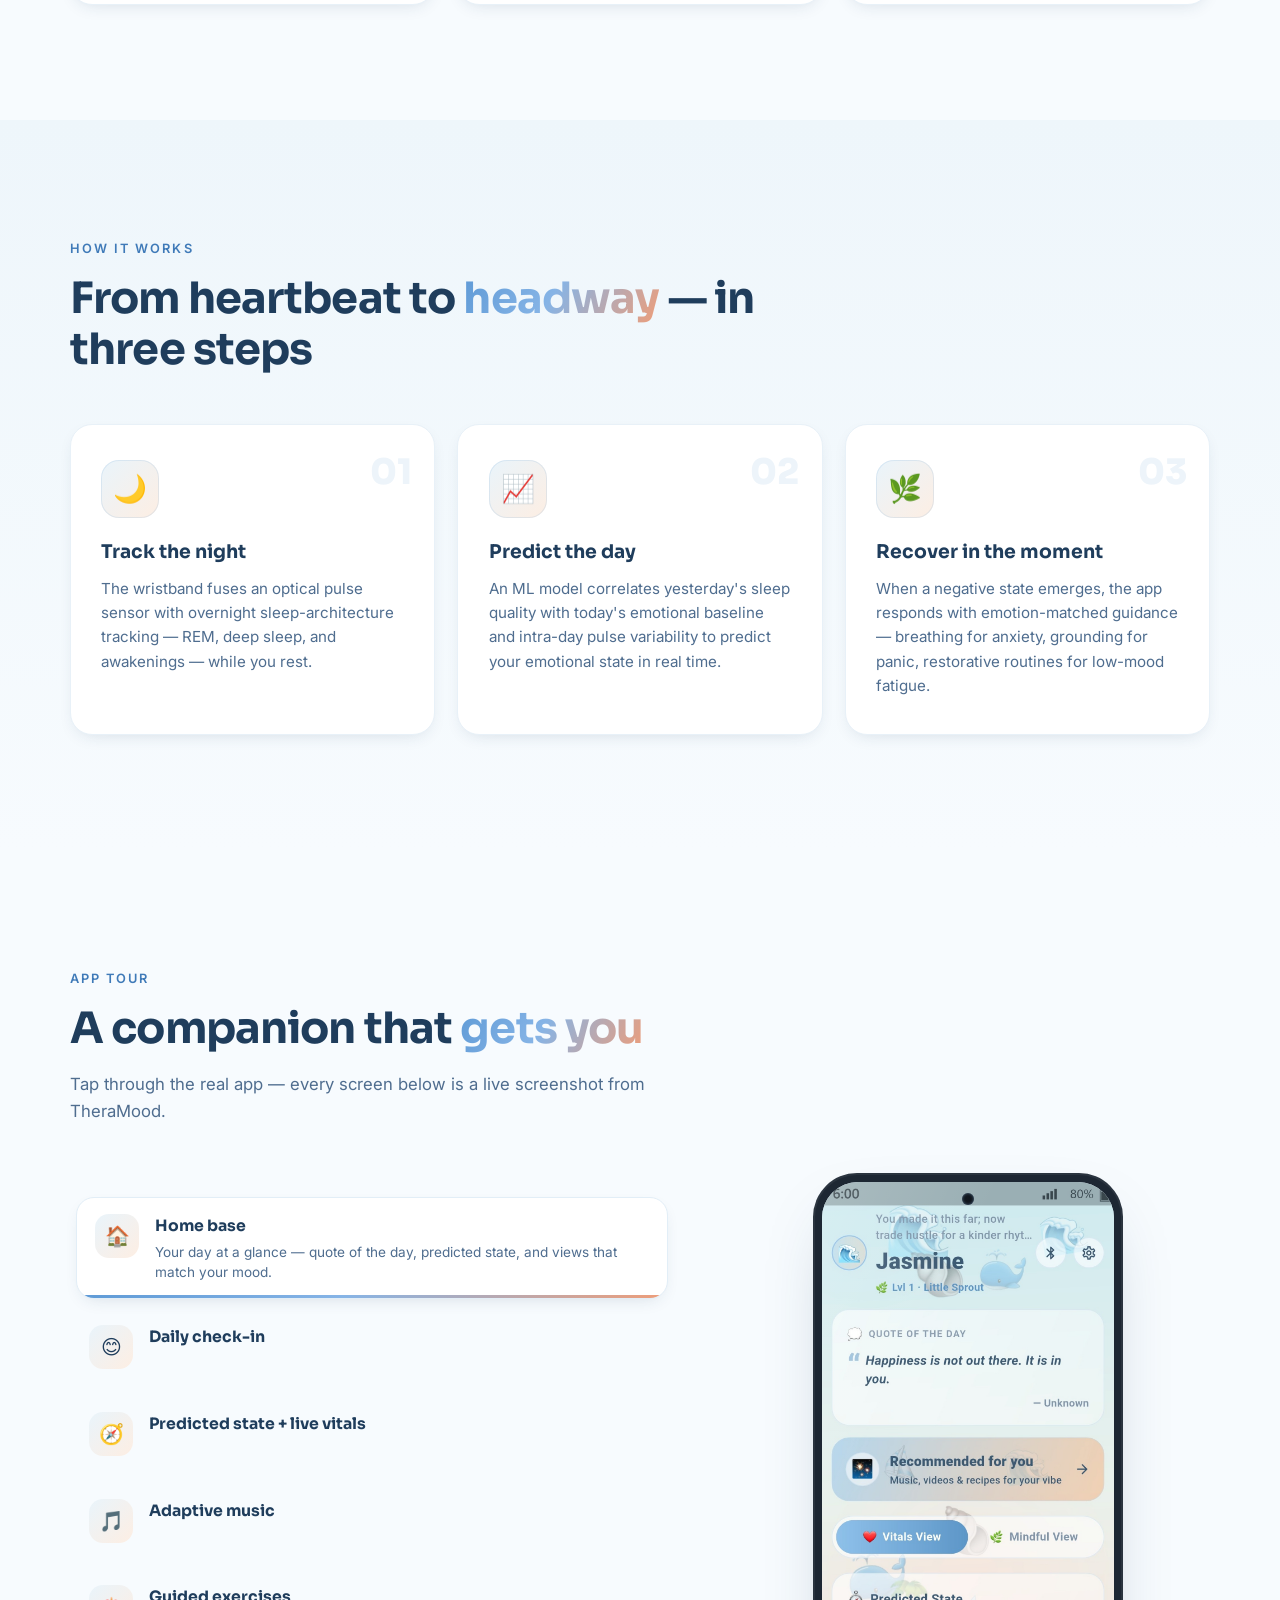
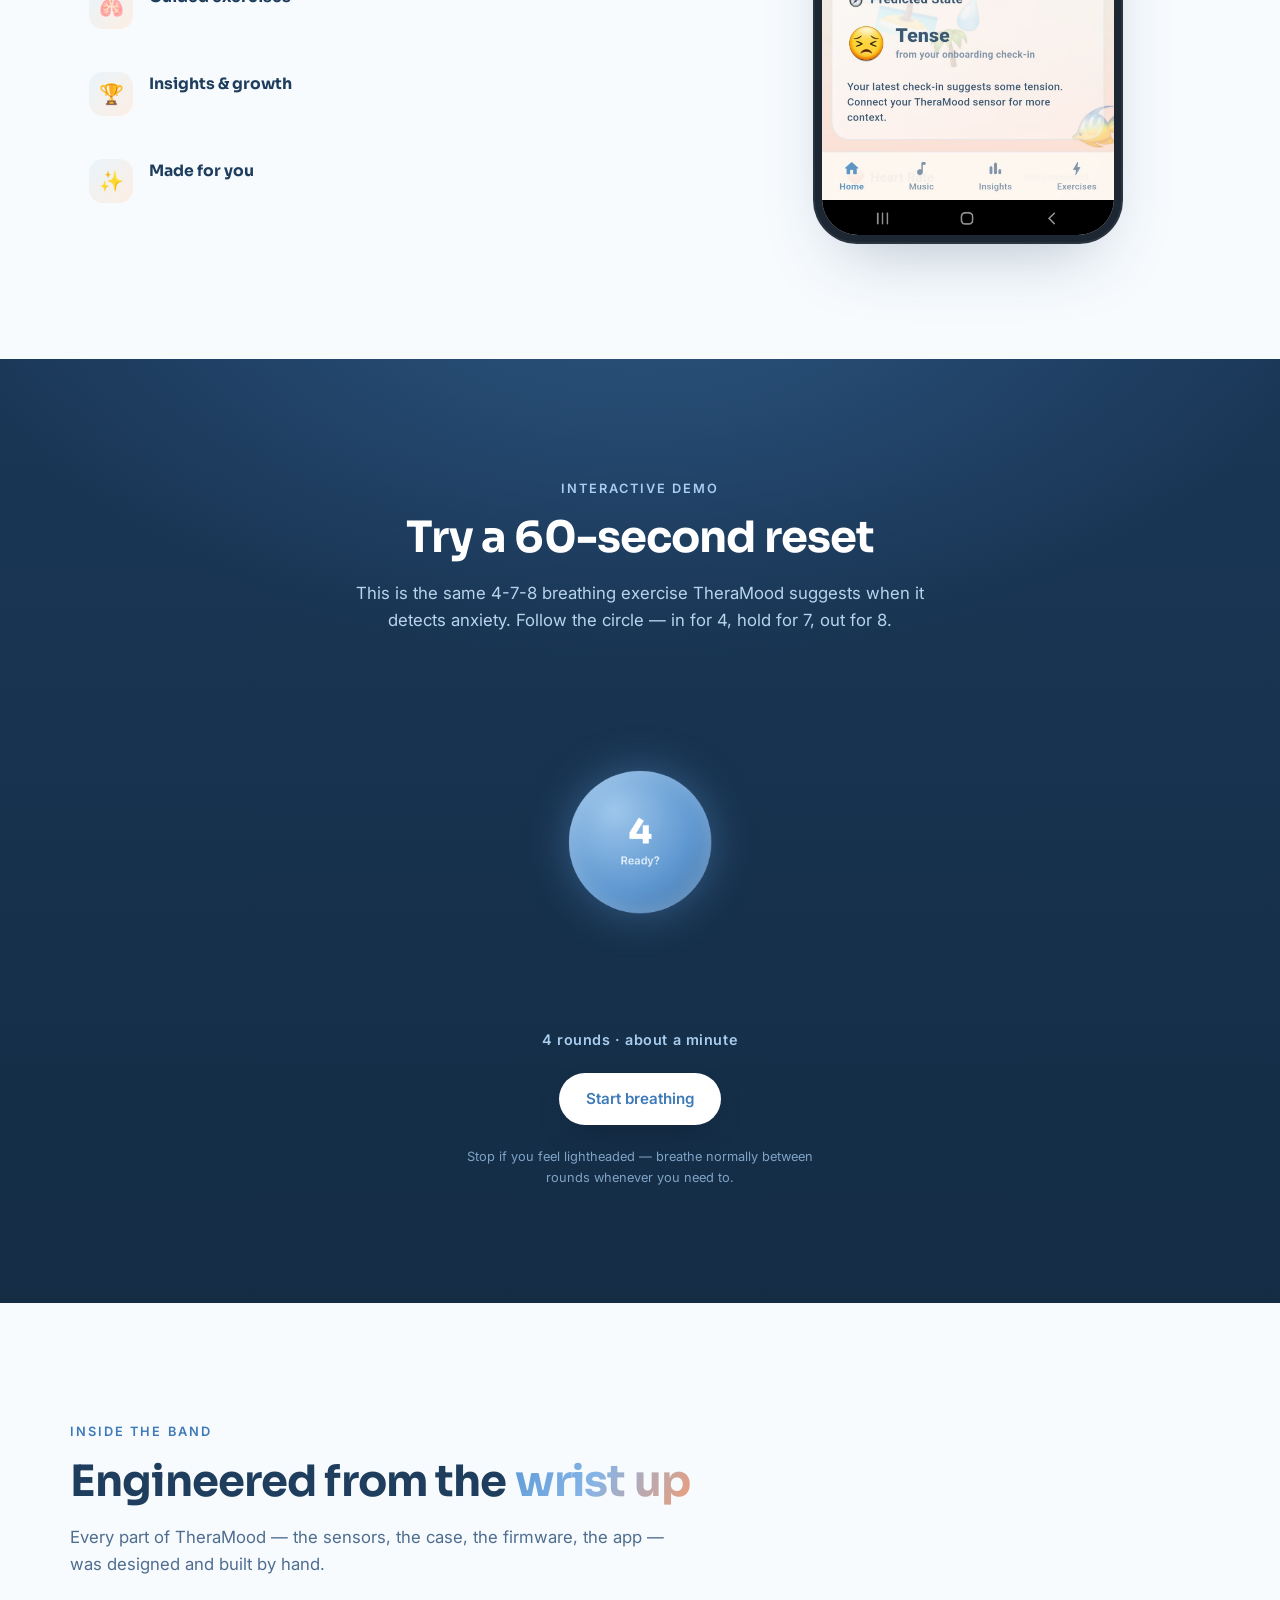
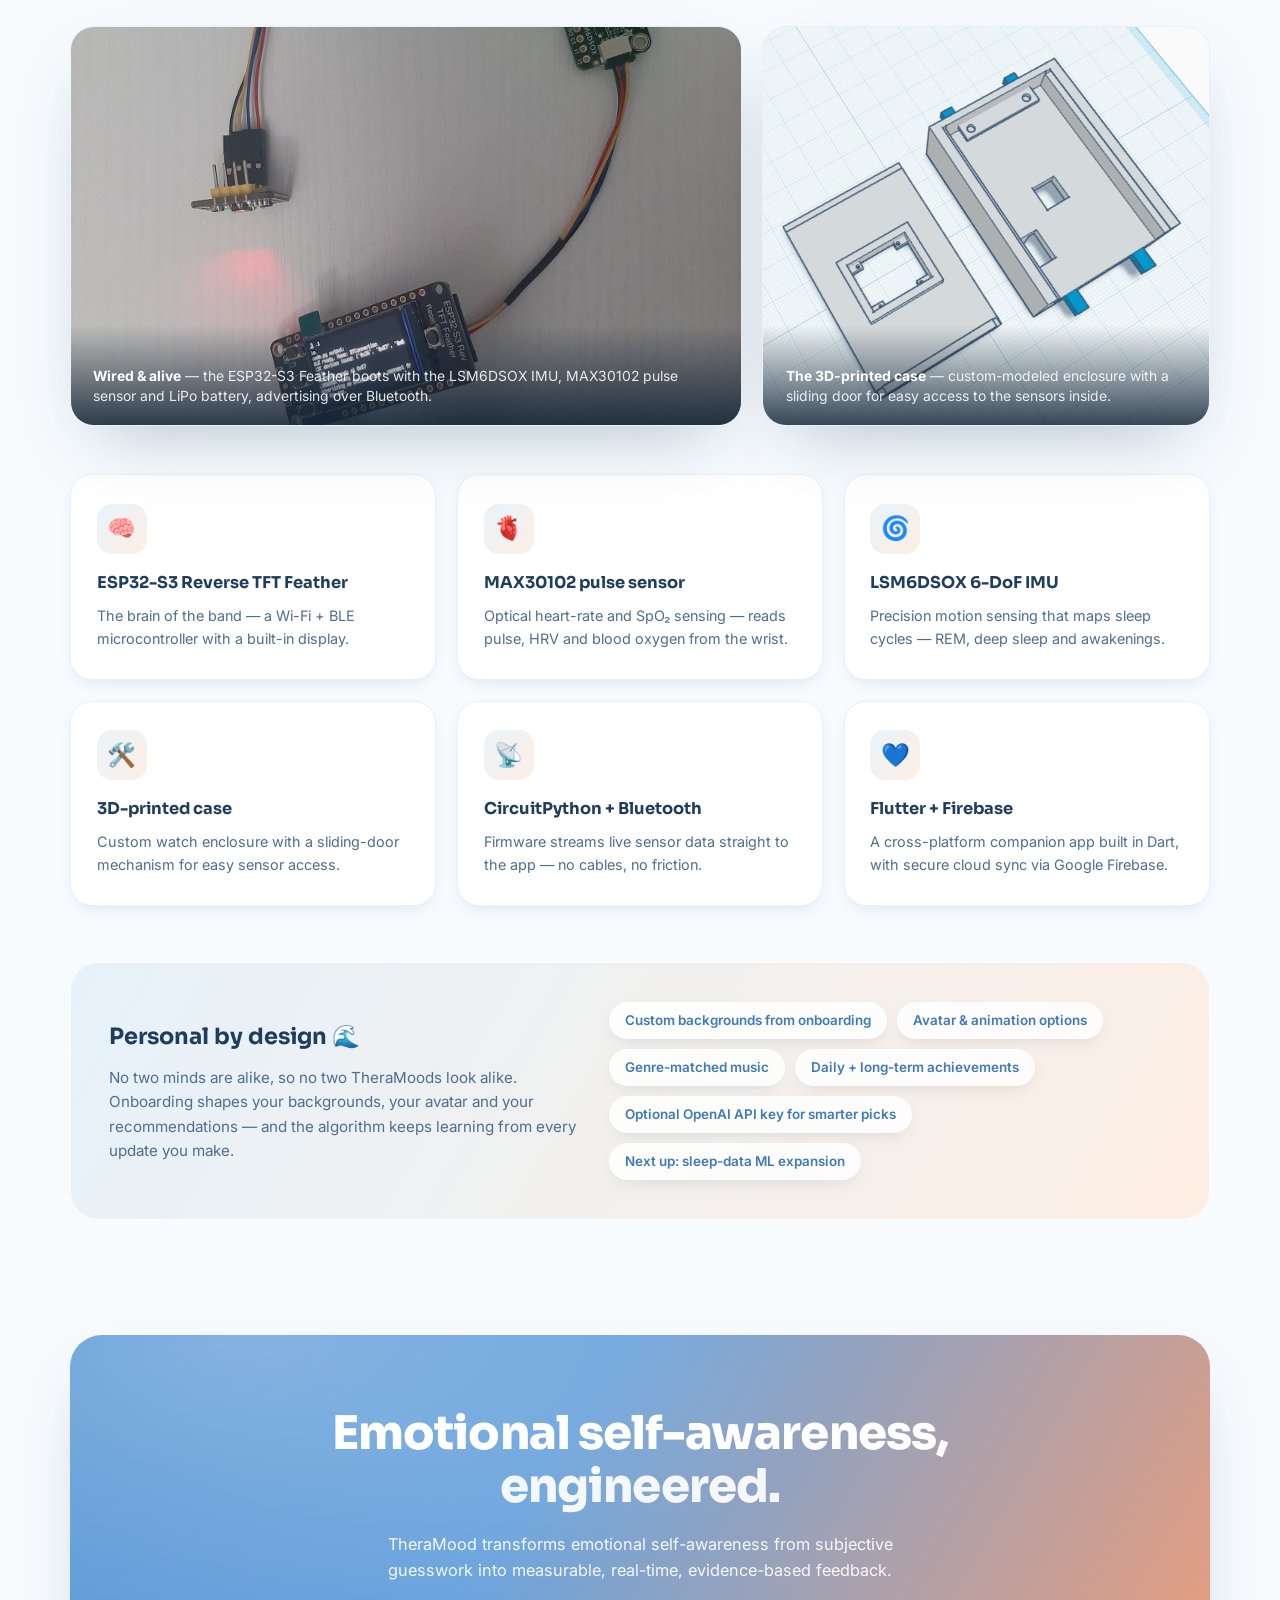
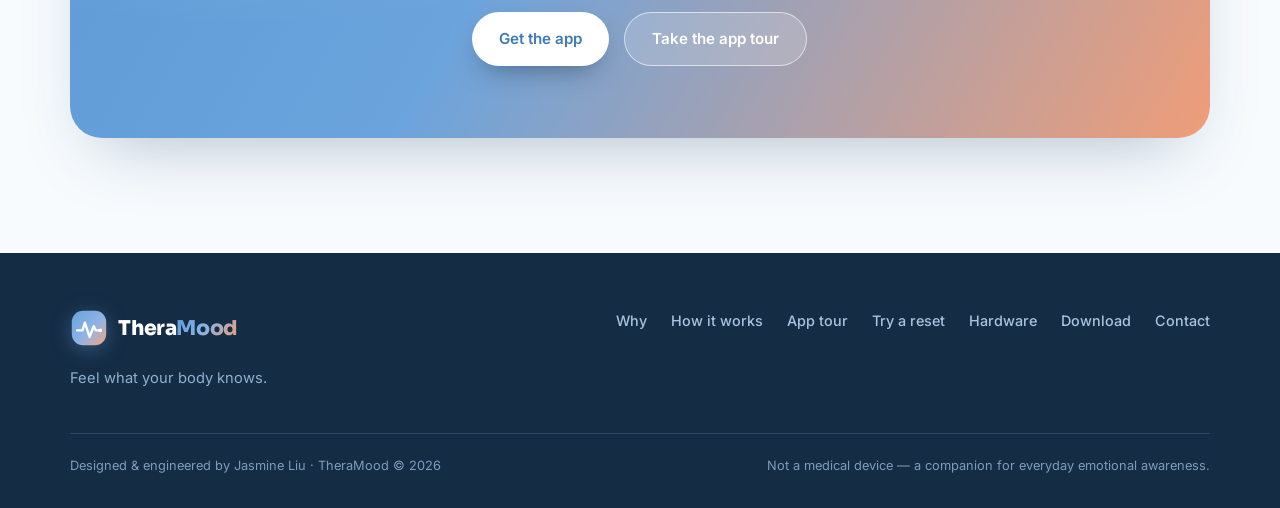
==== commit b9237c0b: "Restore uniform status bars and add download page - Drew a clean synthetic status bar (6:00, signal," ====
--- a/index.html
+++ b/index.html
@@ -39,7 +39,7 @@
         <a href="#tour">App tour</a>
         <a href="#inside">Hardware</a>
         <a href="contact.html">Contact</a>
-        <a href="#reset" class="btn btn--primary btn--sm">Try a reset</a>
+        <a href="download.html" class="btn btn--primary btn--sm">Get the app</a>
       </div>
 
       <button class="nav__burger" id="navBurger" aria-label="Toggle menu" aria-expanded="false">
@@ -427,7 +427,10 @@
             TheraMood transforms emotional self-awareness from subjective guesswork into
             measurable, real-time, evidence-based feedback.
           </p>
-          <a href="#tour" class="btn btn--light">Take the app tour</a>
+          <div class="cta__actions">
+            <a href="download.html" class="btn btn--light">Get the app</a>
+            <a href="#tour" class="btn btn--glass">Take the app tour</a>
+          </div>
         </div>
       </div>
     </section>
@@ -462,6 +465,7 @@
         <a href="#tour">App tour</a>
         <a href="#reset">Try a reset</a>
         <a href="#inside">Hardware</a>
+        <a href="download.html">Download</a>
         <a href="contact.html">Contact</a>
       </nav>
     </div>
--- a/css/style.css
+++ b/css/style.css
@@ -1187,6 +1187,115 @@
   overflow-wrap: break-word;
 }
 
+/* ── Download page ─────────────────────────── */
+.dl {
+  position: relative;
+  padding-top: calc(var(--nav-h) + clamp(3rem, 7vw, 5.5rem));
+  background: linear-gradient(175deg, #d9edf8 0%, #e8f3f9 42%, #fdeee2 100%);
+  overflow: hidden;
+}
+
+.dl__grid {
+  position: relative;
+  display: grid;
+  grid-template-columns: 1.1fr .9fr;
+  gap: clamp(2rem, 5vw, 4rem);
+  align-items: center;
+}
+
+.dl__visual { display: grid; place-items: center; }
+
+.dl__badges {
+  display: flex;
+  flex-wrap: wrap;
+  gap: 1rem;
+  margin-top: 2rem;
+}
+
+.store-badge {
+  display: inline-flex;
+  align-items: center;
+  gap: .85rem;
+  padding: .8rem 1.6rem .8rem 1.25rem;
+  border-radius: 16px;
+  background: #10151d;
+  color: #fff;
+  border: 1px solid rgba(255, 255, 255, .16);
+  box-shadow: 0 16px 34px -16px rgba(9, 24, 40, .6);
+  transition: transform .25s cubic-bezier(.2,.7,.2,1.4), box-shadow .25s ease;
+}
+.store-badge:hover {
+  transform: translateY(-3px);
+  box-shadow: 0 22px 44px -18px rgba(9, 24, 40, .7);
+}
+.store-badge:active { transform: translateY(0) scale(.98); }
+
+.store-badge__icon { width: 32px; height: 38px; flex: none; }
+
+.store-badge__text small {
+  display: block;
+  font-size: .66rem;
+  font-weight: 500;
+  letter-spacing: .07em;
+  text-transform: uppercase;
+  opacity: .72;
+}
+.store-badge__text strong {
+  font-family: var(--font-display);
+  font-size: 1.22rem;
+  font-weight: 700;
+  line-height: 1.15;
+}
+
+.dl__note {
+  margin-top: 1.1rem;
+  font-size: .85rem;
+  font-weight: 500;
+  color: var(--ink-3);
+}
+
+.dl__chips { margin-top: 1.6rem; }
+
+/* toast (placeholder store links) */
+.toast {
+  position: fixed;
+  left: 50%;
+  bottom: 2rem;
+  transform: translateX(-50%) translateY(16px);
+  z-index: 99;
+  padding: .8rem 1.5rem;
+  border-radius: 999px;
+  background: var(--navy);
+  color: #eaf3fb;
+  font-size: .9rem;
+  font-weight: 500;
+  box-shadow: var(--shadow-lg);
+  opacity: 0;
+  pointer-events: none;
+  transition: opacity .35s ease, transform .35s cubic-bezier(.2, .7, .2, 1.3);
+}
+.toast.show {
+  opacity: 1;
+  transform: translateX(-50%);
+}
+
+/* CTA panel action row */
+.cta__actions {
+  display: flex;
+  flex-wrap: wrap;
+  justify-content: center;
+  gap: .9rem;
+  margin-top: 1.8rem;
+}
+.cta__actions .btn { margin-top: 0; }
+
+.btn--glass {
+  background: rgba(255, 255, 255, .16);
+  border: 1.5px solid rgba(255, 255, 255, .6);
+  color: #fff;
+}
+.btn--glass:hover { background: rgba(255, 255, 255, .28); }
+
 /* ── Reveal on scroll ──────────────────────── */
 [data-reveal] {
   opacity: 0;
@@ -1216,6 +1325,8 @@
   .tour__stage { order: -1; }
   .personal { grid-template-columns: 1fr; }
   .contact__grid { grid-template-columns: 1fr; }
+  .dl__grid { grid-template-columns: 1fr; }
+  .dl__visual { margin-top: 2.5rem; }
 }
 
 @media (max-width: 760px) {
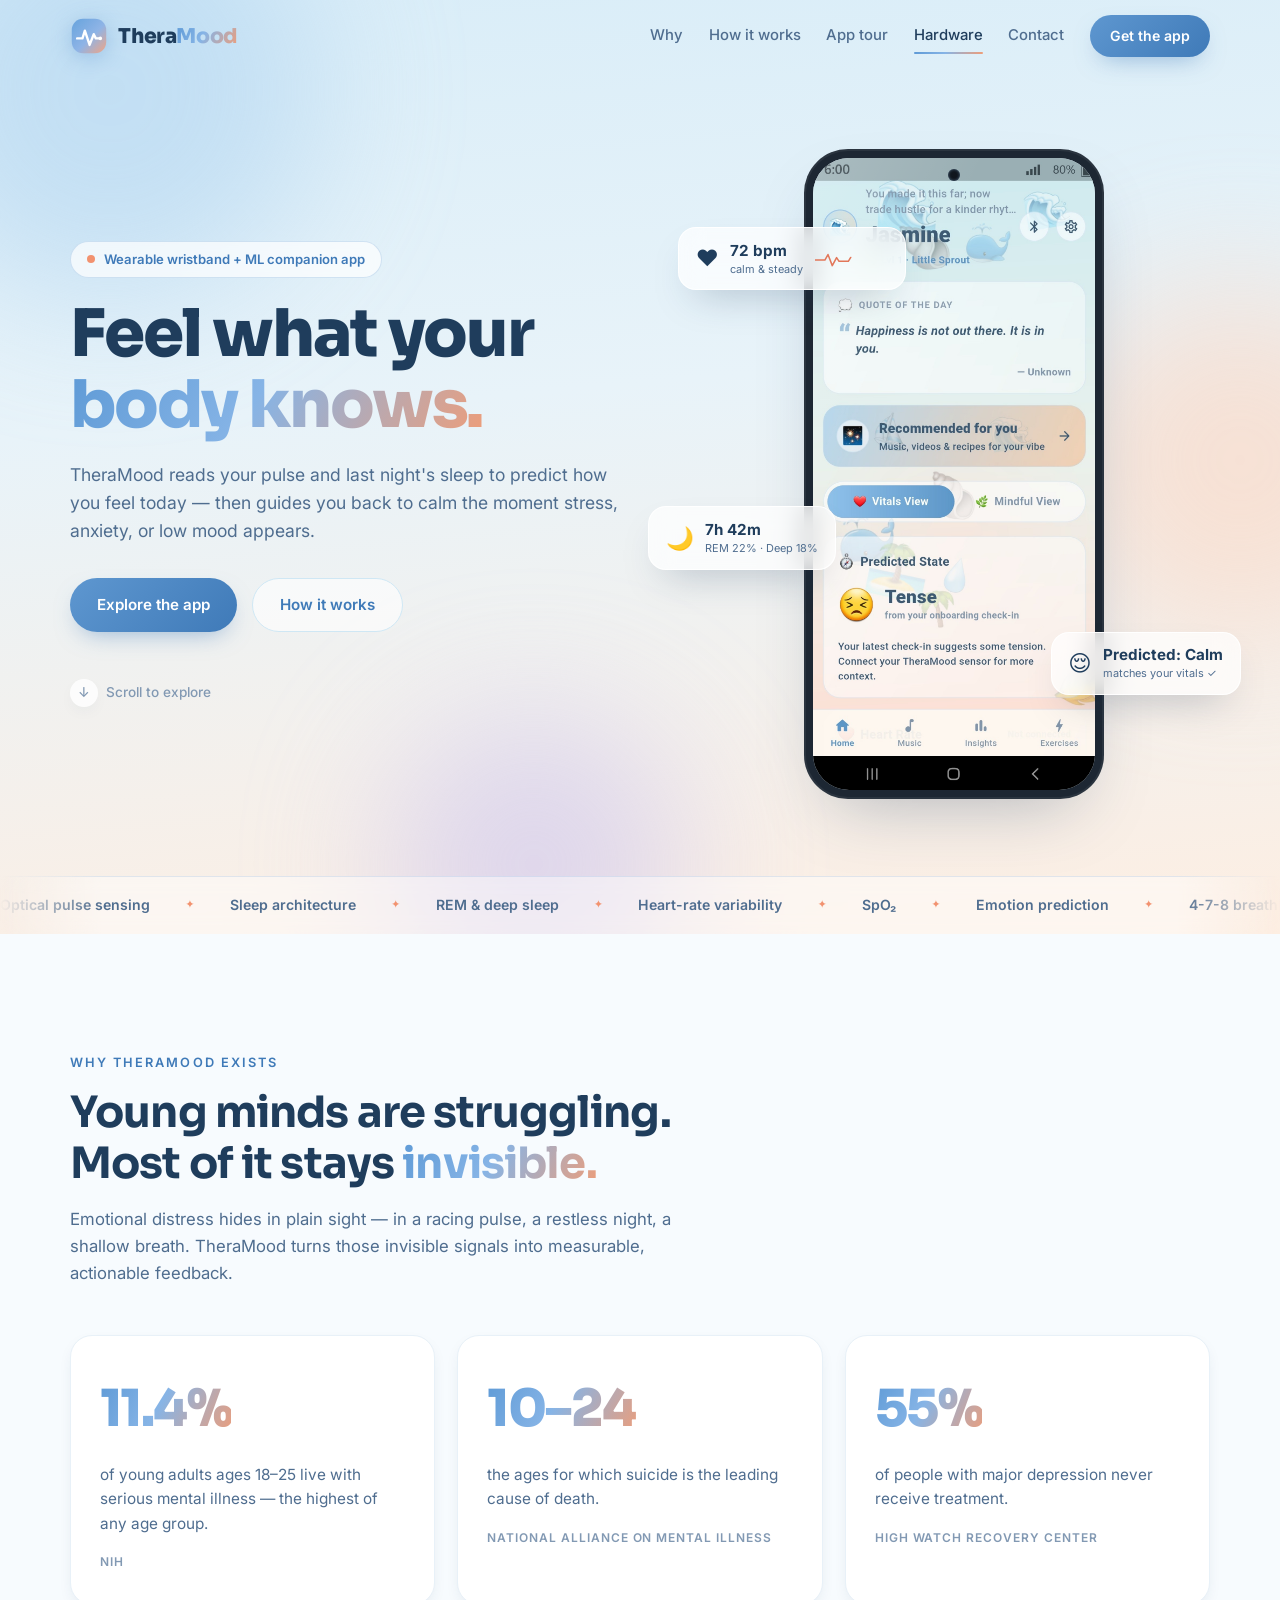
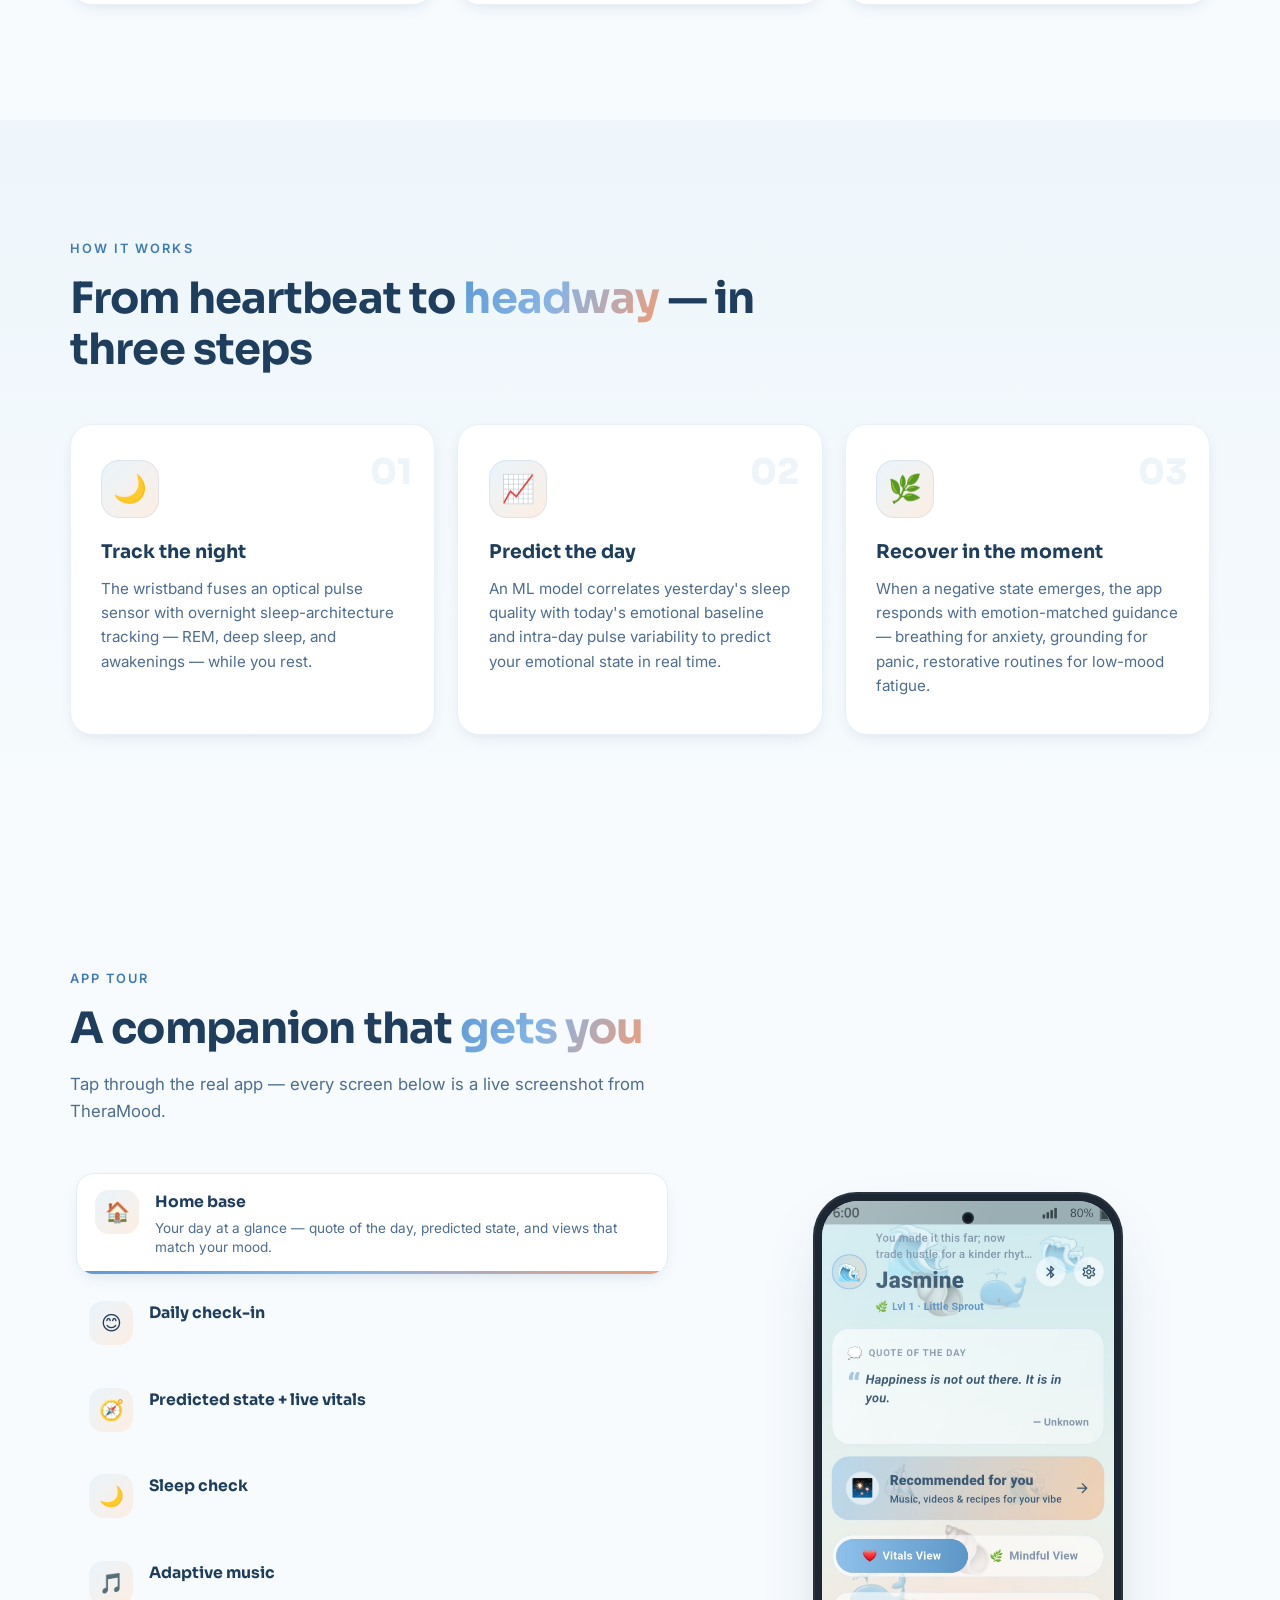
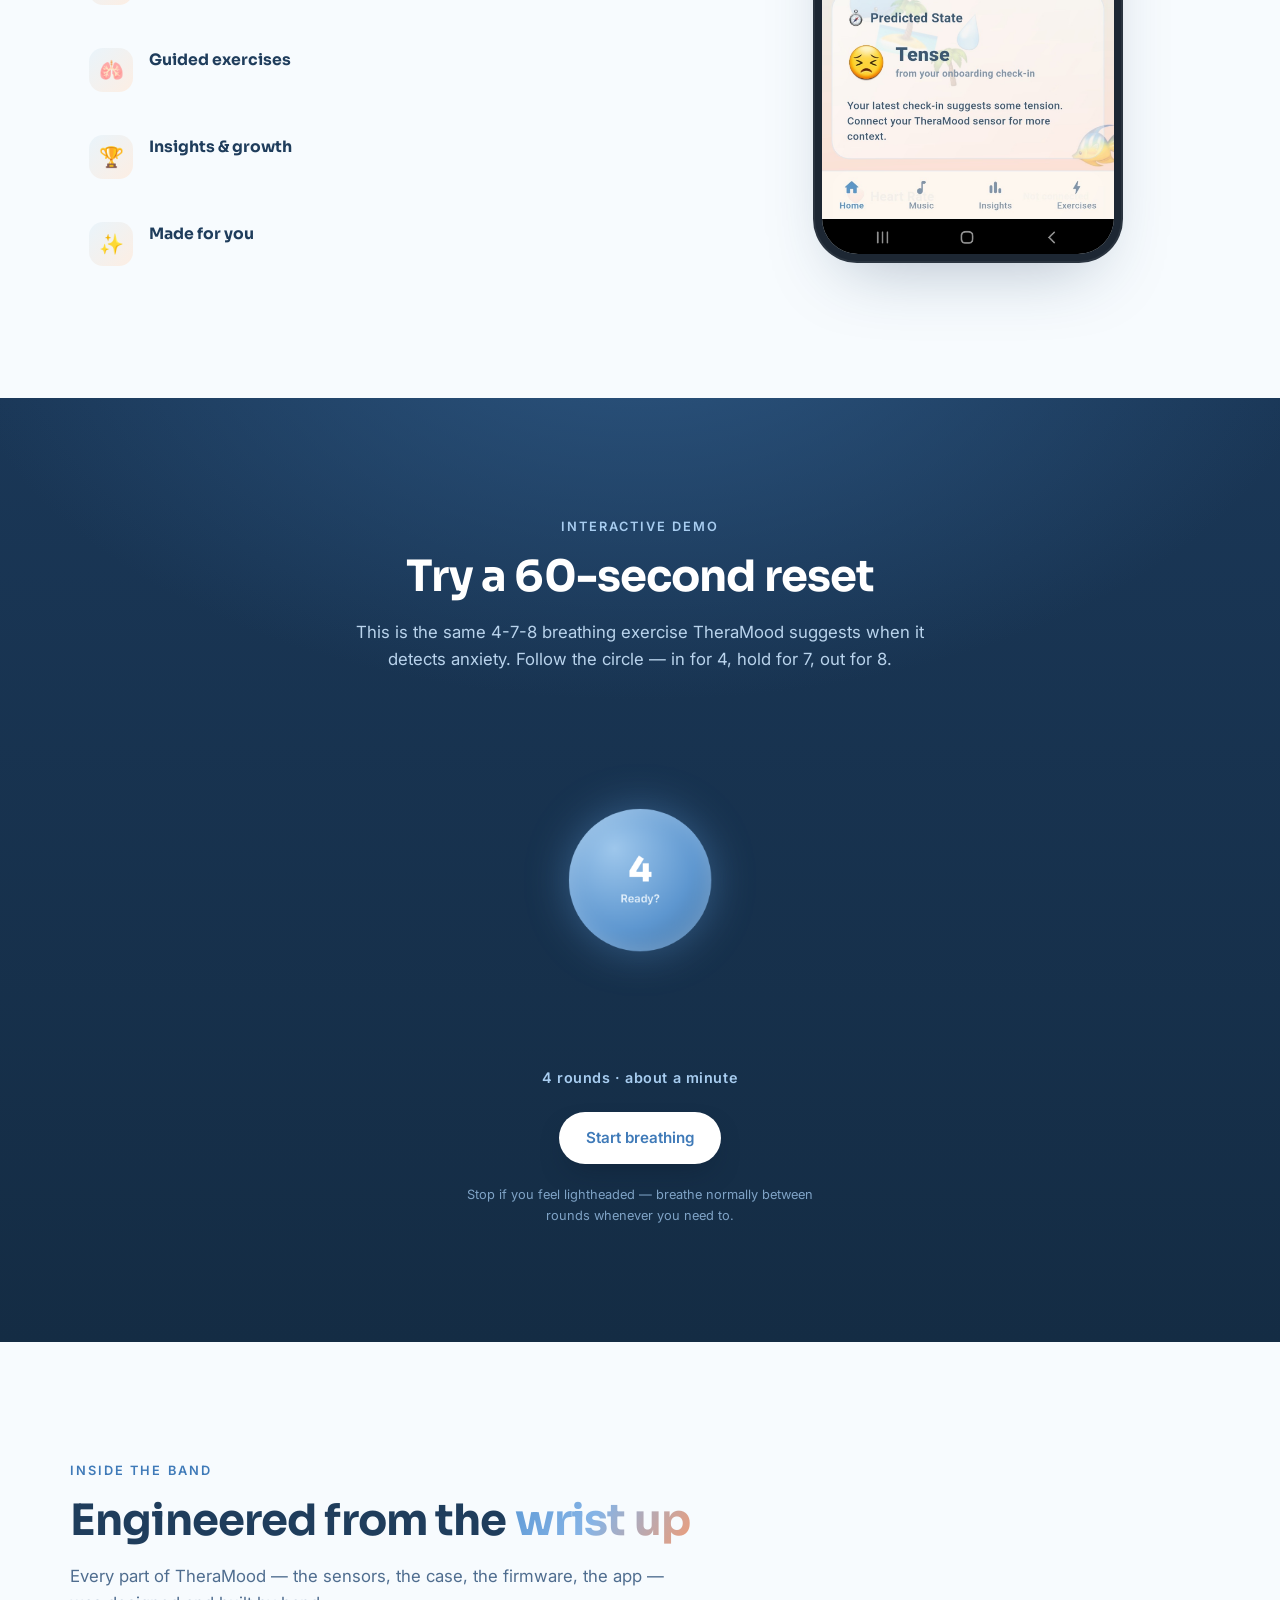
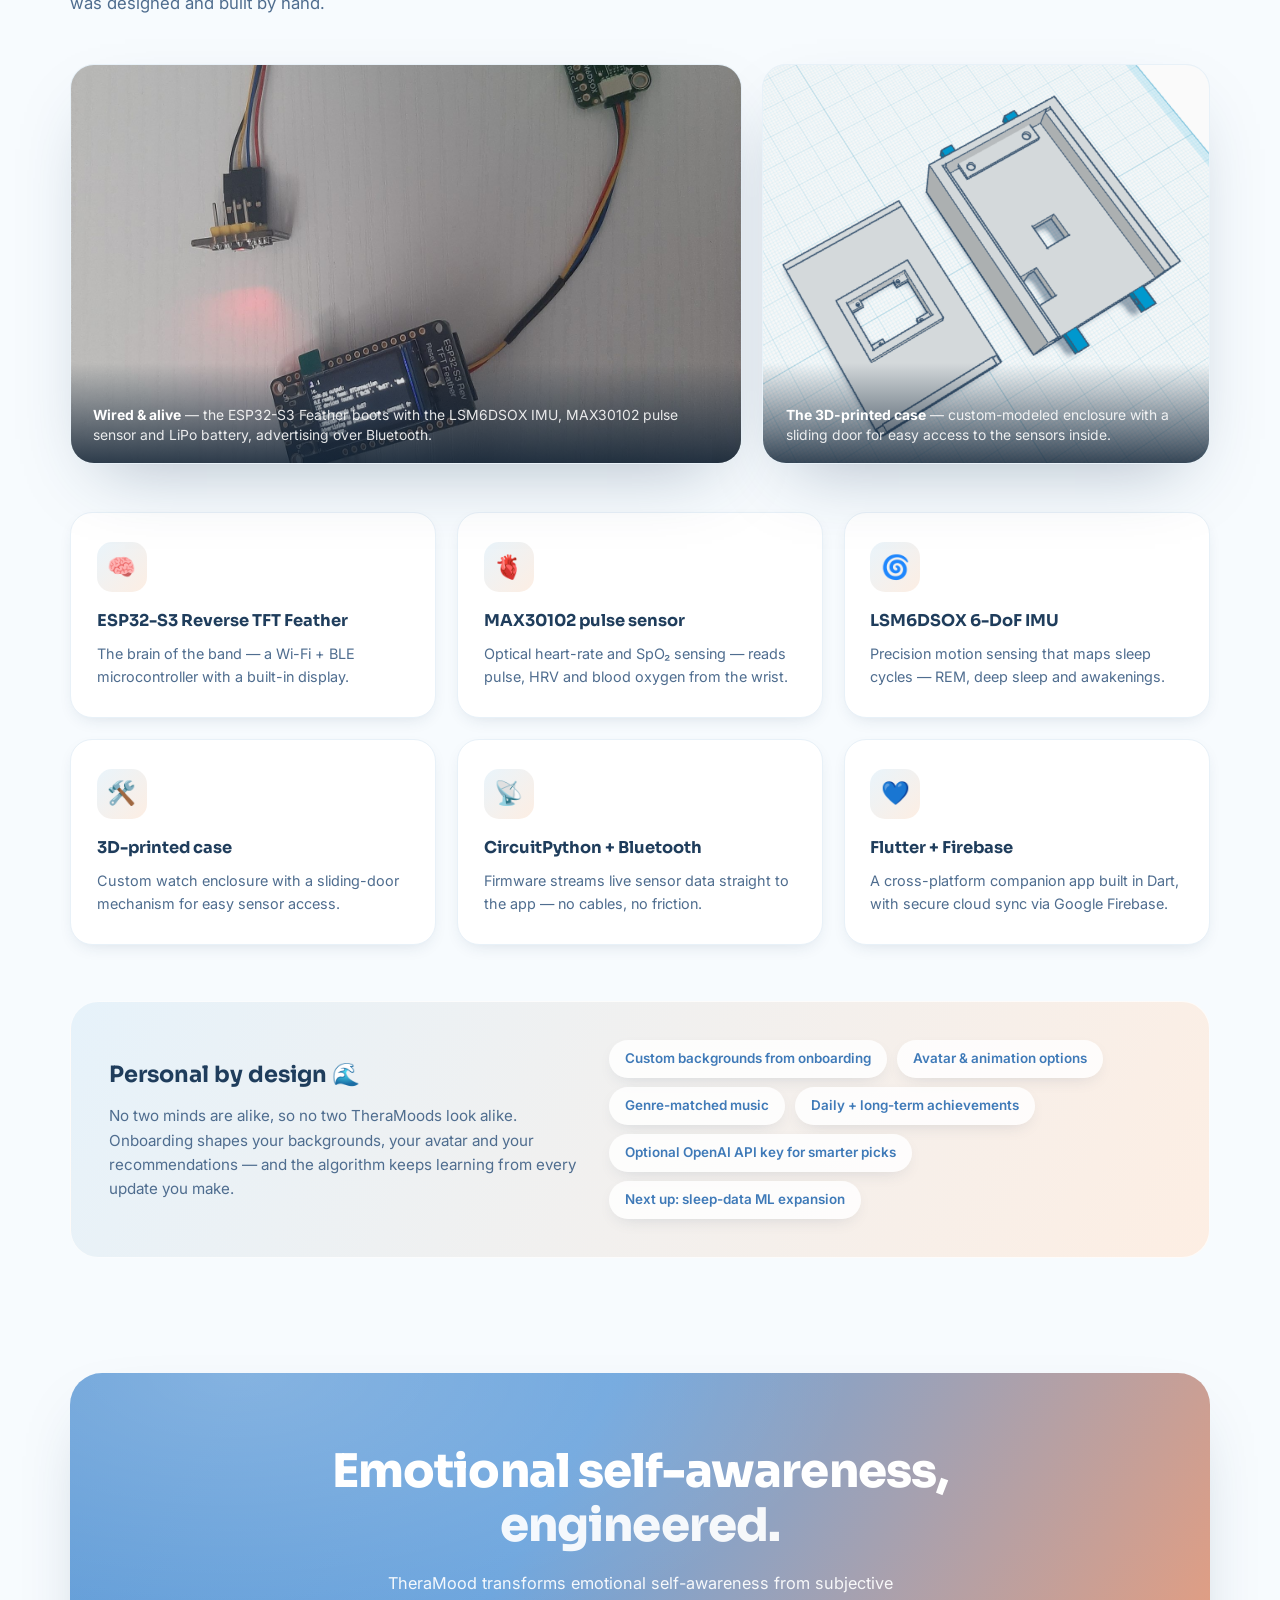
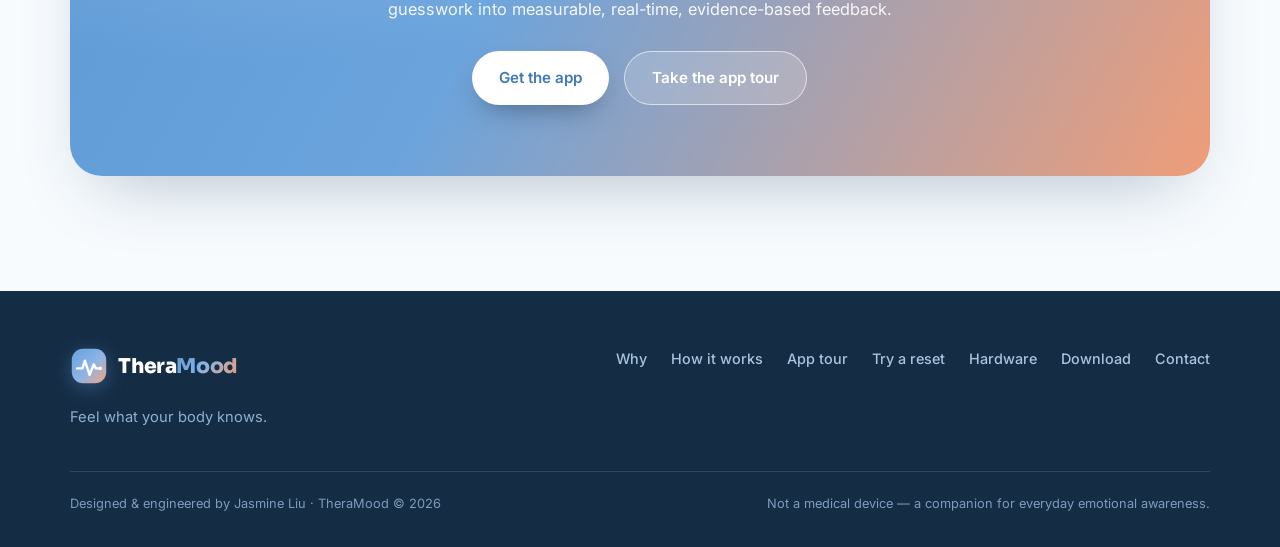
==== commit 151ff652: "sleep activity" ====
--- a/index.html
+++ b/index.html
@@ -252,6 +252,14 @@
               <i class="tour__progress" aria-hidden="true"></i>
             </button>
             <button class="tour__item" data-index="3" role="tab" aria-selected="false">
+              <span class="tour__emoji">🌙</span>
+              <span class="tour__text">
+                <strong>Sleep check</strong>
+                <small>Leave the band on overnight — it scores your rest and counts movement bursts hands-free.</small>
+              </span>
+              <i class="tour__progress" aria-hidden="true"></i>
+            </button>
+            <button class="tour__item" data-index="4" role="tab" aria-selected="false">
               <span class="tour__emoji">🎵</span>
               <span class="tour__text">
                 <strong>Adaptive music</strong>
@@ -259,7 +267,7 @@
               </span>
               <i class="tour__progress" aria-hidden="true"></i>
             </button>
-            <button class="tour__item" data-index="4" role="tab" aria-selected="false">
+            <button class="tour__item" data-index="5" role="tab" aria-selected="false">
               <span class="tour__emoji">🫁</span>
               <span class="tour__text">
                 <strong>Guided exercises</strong>
@@ -267,7 +275,7 @@
               </span>
               <i class="tour__progress" aria-hidden="true"></i>
             </button>
-            <button class="tour__item" data-index="5" role="tab" aria-selected="false">
+            <button class="tour__item" data-index="6" role="tab" aria-selected="false">
               <span class="tour__emoji">🏆</span>
               <span class="tour__text">
                 <strong>Insights &amp; growth</strong>
@@ -275,7 +283,7 @@
               </span>
               <i class="tour__progress" aria-hidden="true"></i>
             </button>
-            <button class="tour__item" data-index="6" role="tab" aria-selected="false">
+            <button class="tour__item" data-index="7" role="tab" aria-selected="false">
               <span class="tour__emoji">✨</span>
               <span class="tour__text">
                 <strong>Made for you</strong>
@@ -290,7 +298,8 @@
               <div class="phone__screen" id="tourScreen">
                 <img class="tour-shot is-active" src="assets/app_screenshots/Screenshot_20260731-181605.jpg" alt="Home screen with daily quote and predicted emotional state">
                 <img class="tour-shot" src="assets/app_screenshots/Screenshot_20260731-181017.jpg" alt="Mood check-in screen with selectable emotions and energy level" loading="lazy">
-                <img class="tour-shot" src="assets/app_screenshots/Screenshot_20260731-181238.jpg" alt="Predicted state screen with live heart rate, HRV and SpO2 readings" loading="lazy">
+                <img class="tour-shot" src="assets/app_screenshots/Screenshot_20260807-171636.jpg" alt="Predicted state screen showing a tense reading backed by live heart rate, HRV and SpO2" loading="lazy">
+                <img class="tour-shot" src="assets/app_screenshots/Screenshot_20260807-171803.jpg" alt="Sleep check screen with a sleep score, live movement tracking and recent nights" loading="lazy">
                 <img class="tour-shot" src="assets/app_screenshots/Screenshot_20260731-181329.jpg" alt="Music player playing a generative calming track" loading="lazy">
                 <img class="tour-shot" src="assets/app_screenshots/Screenshot_20260731-181401.jpg" alt="Guided 4-7-8 breathing exercise screen" loading="lazy">
                 <img class="tour-shot" src="assets/app_screenshots/Screenshot_20260731-181355.jpg" alt="Insights screen with wellness score, achievements and XP level" loading="lazy">
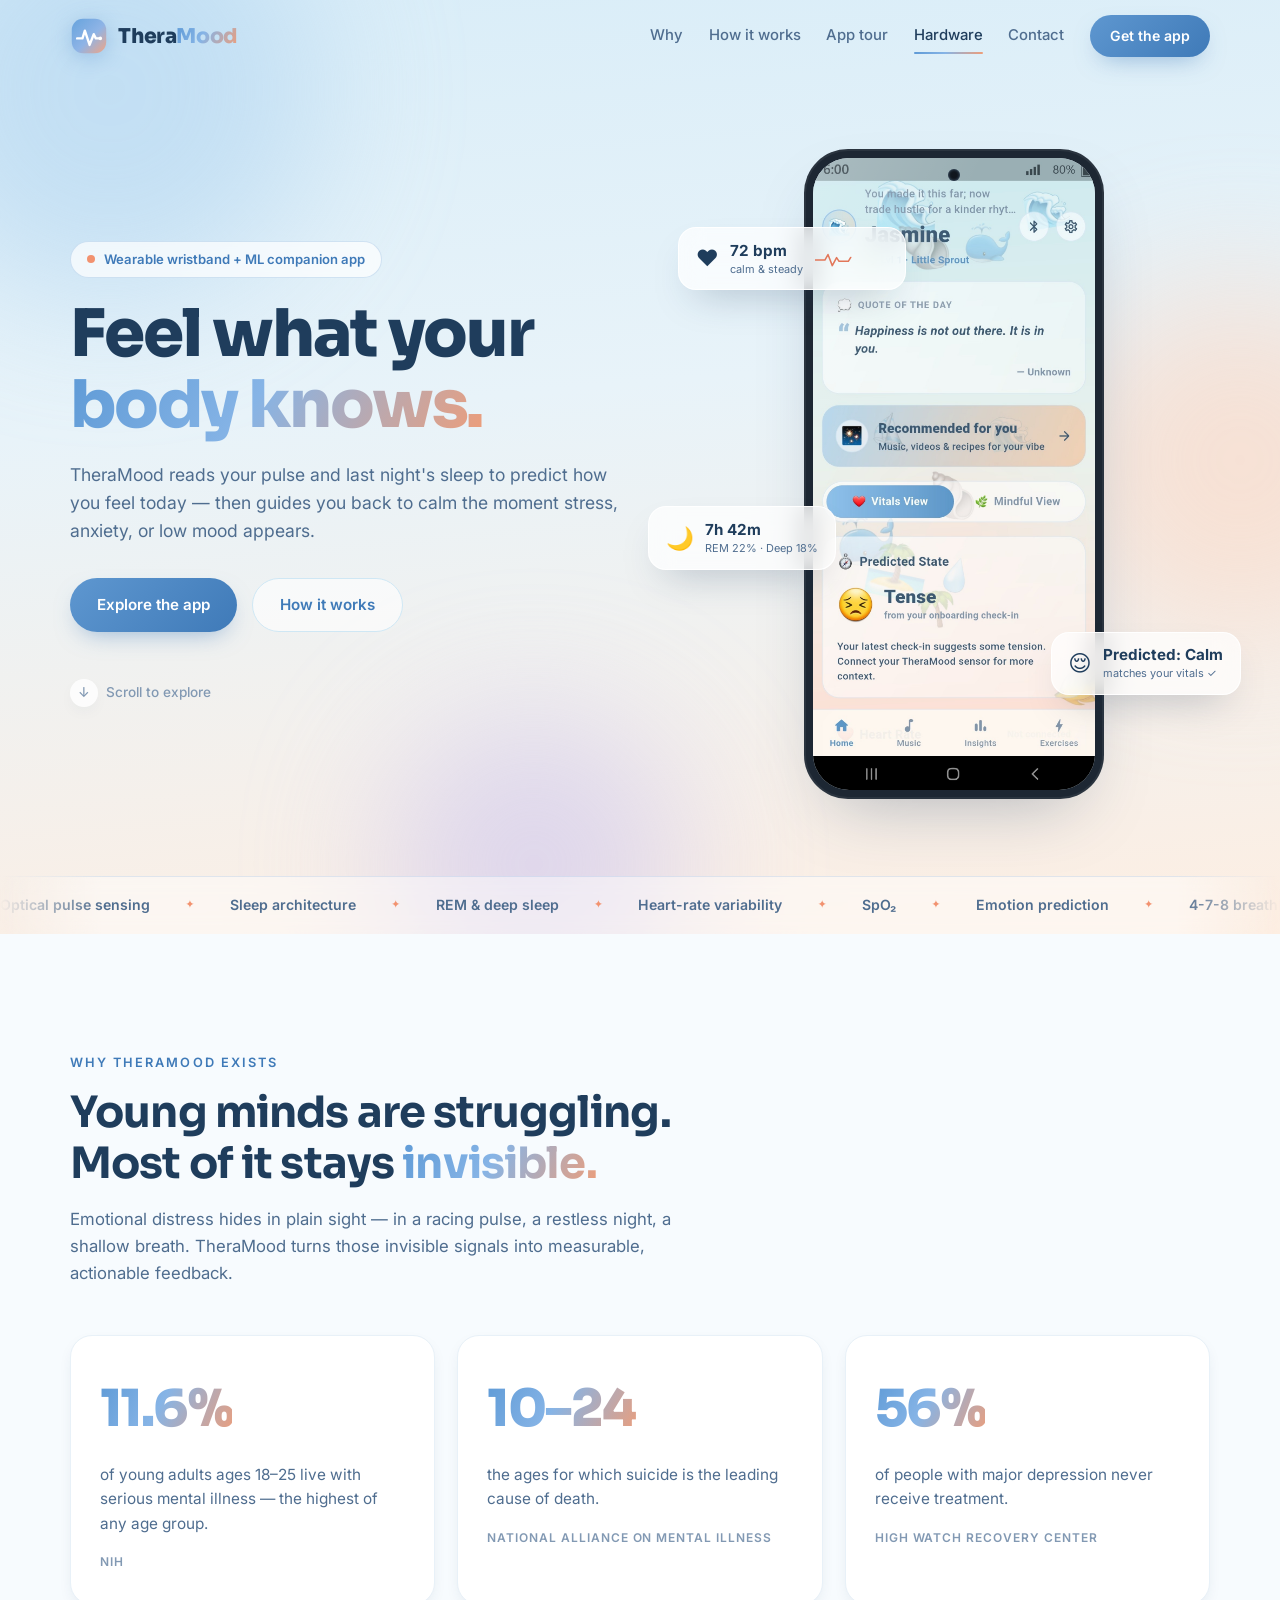
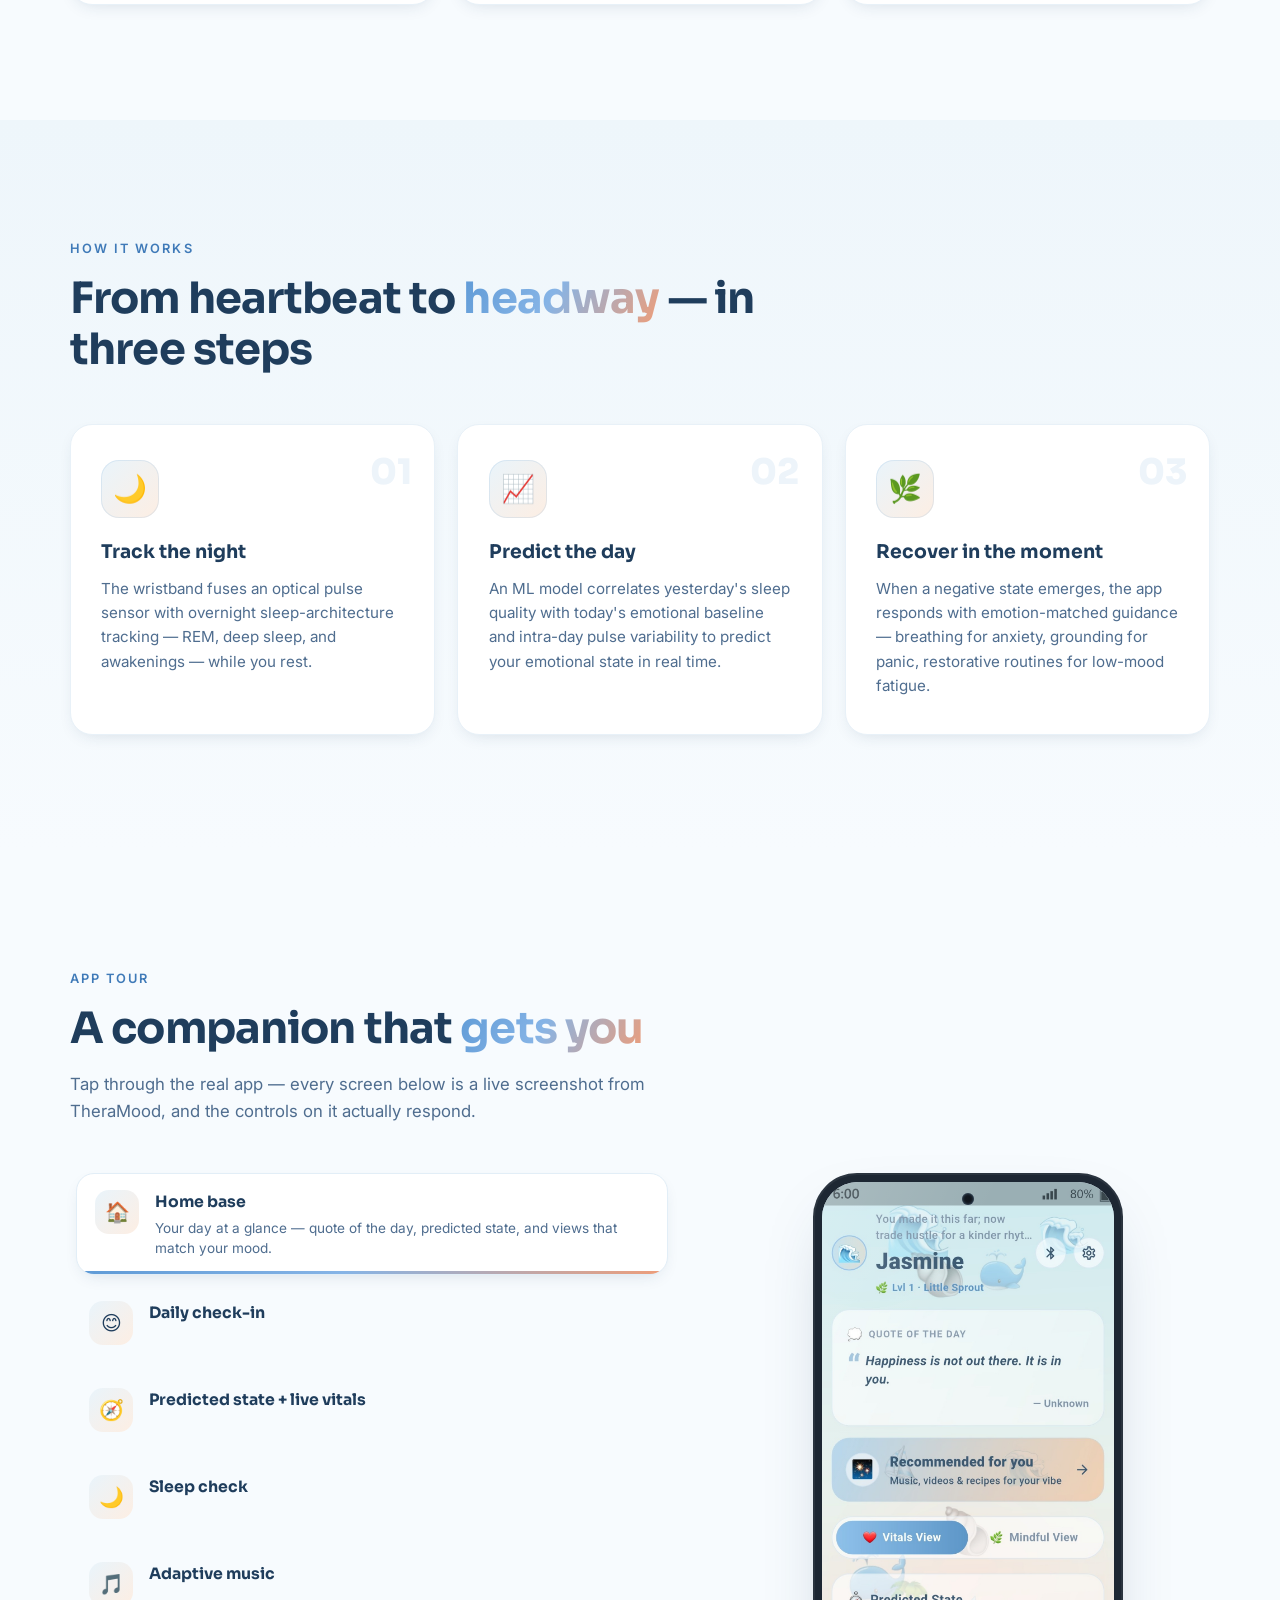
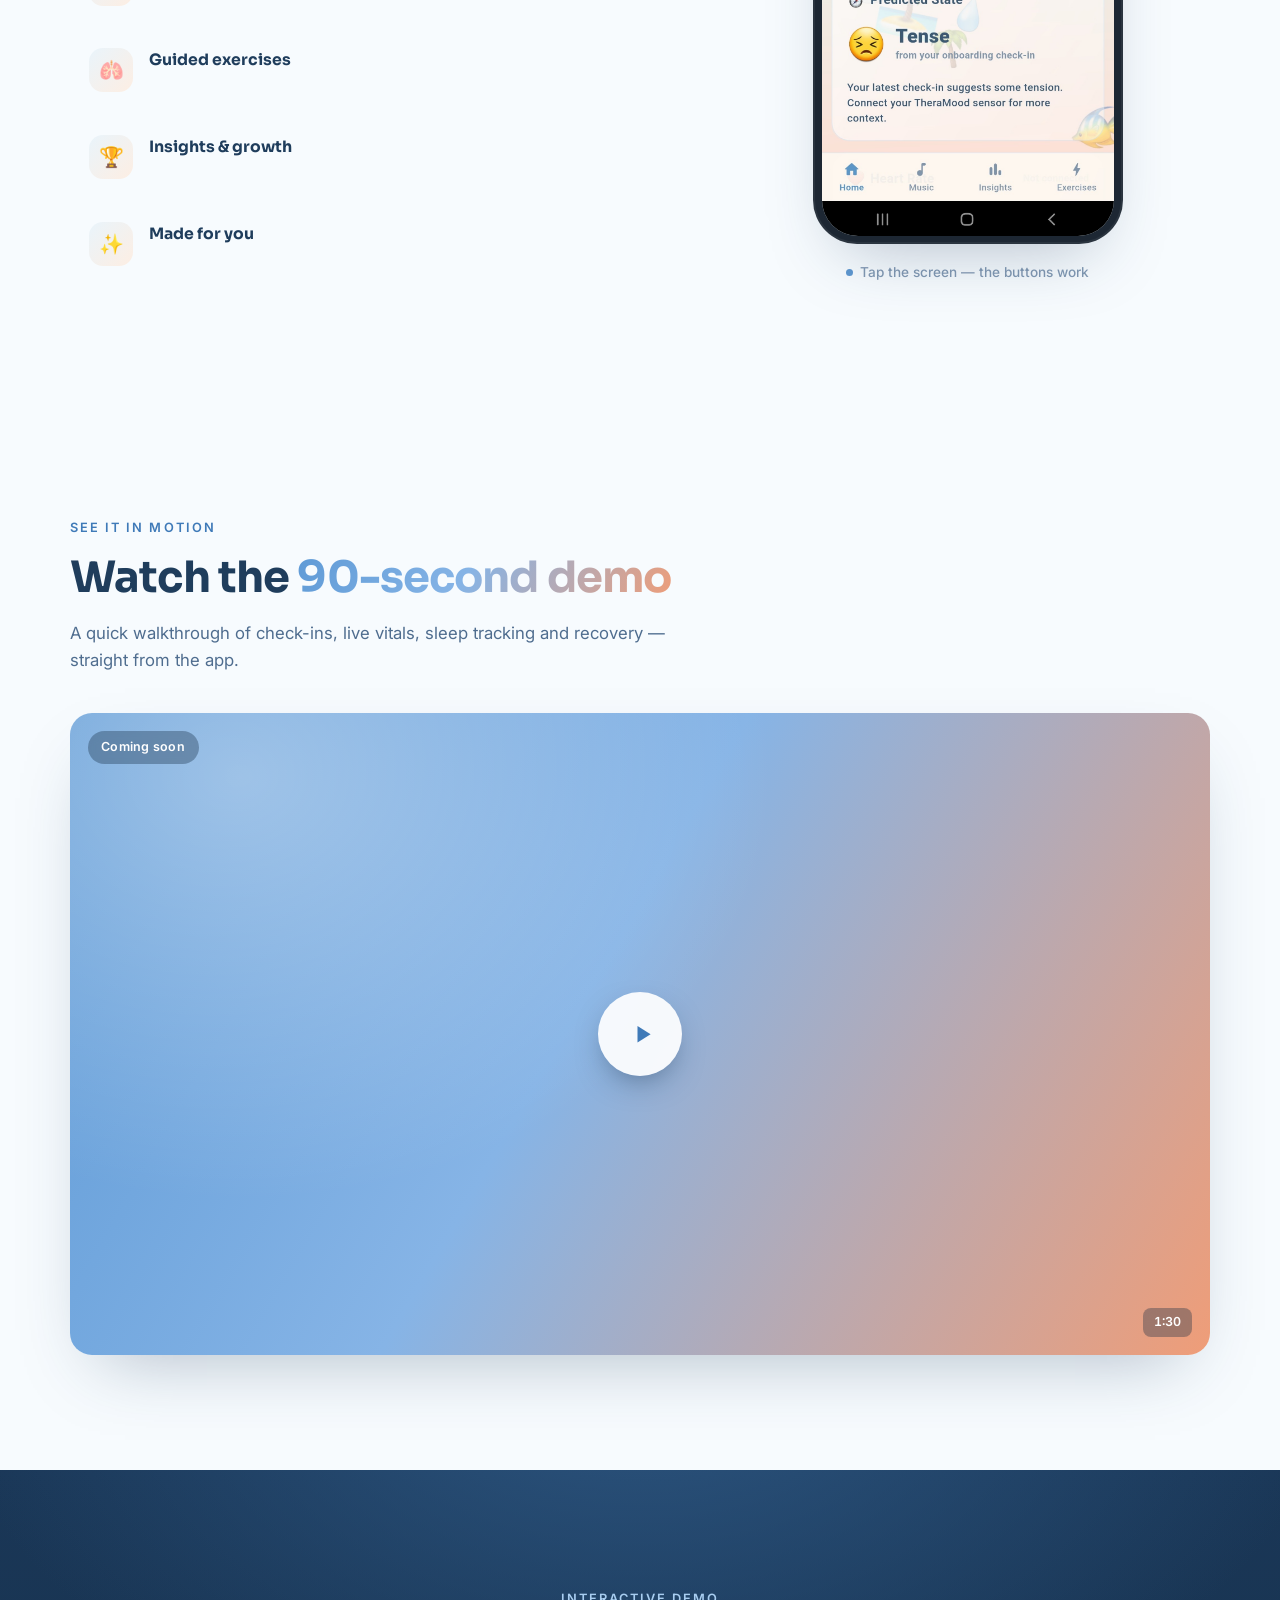
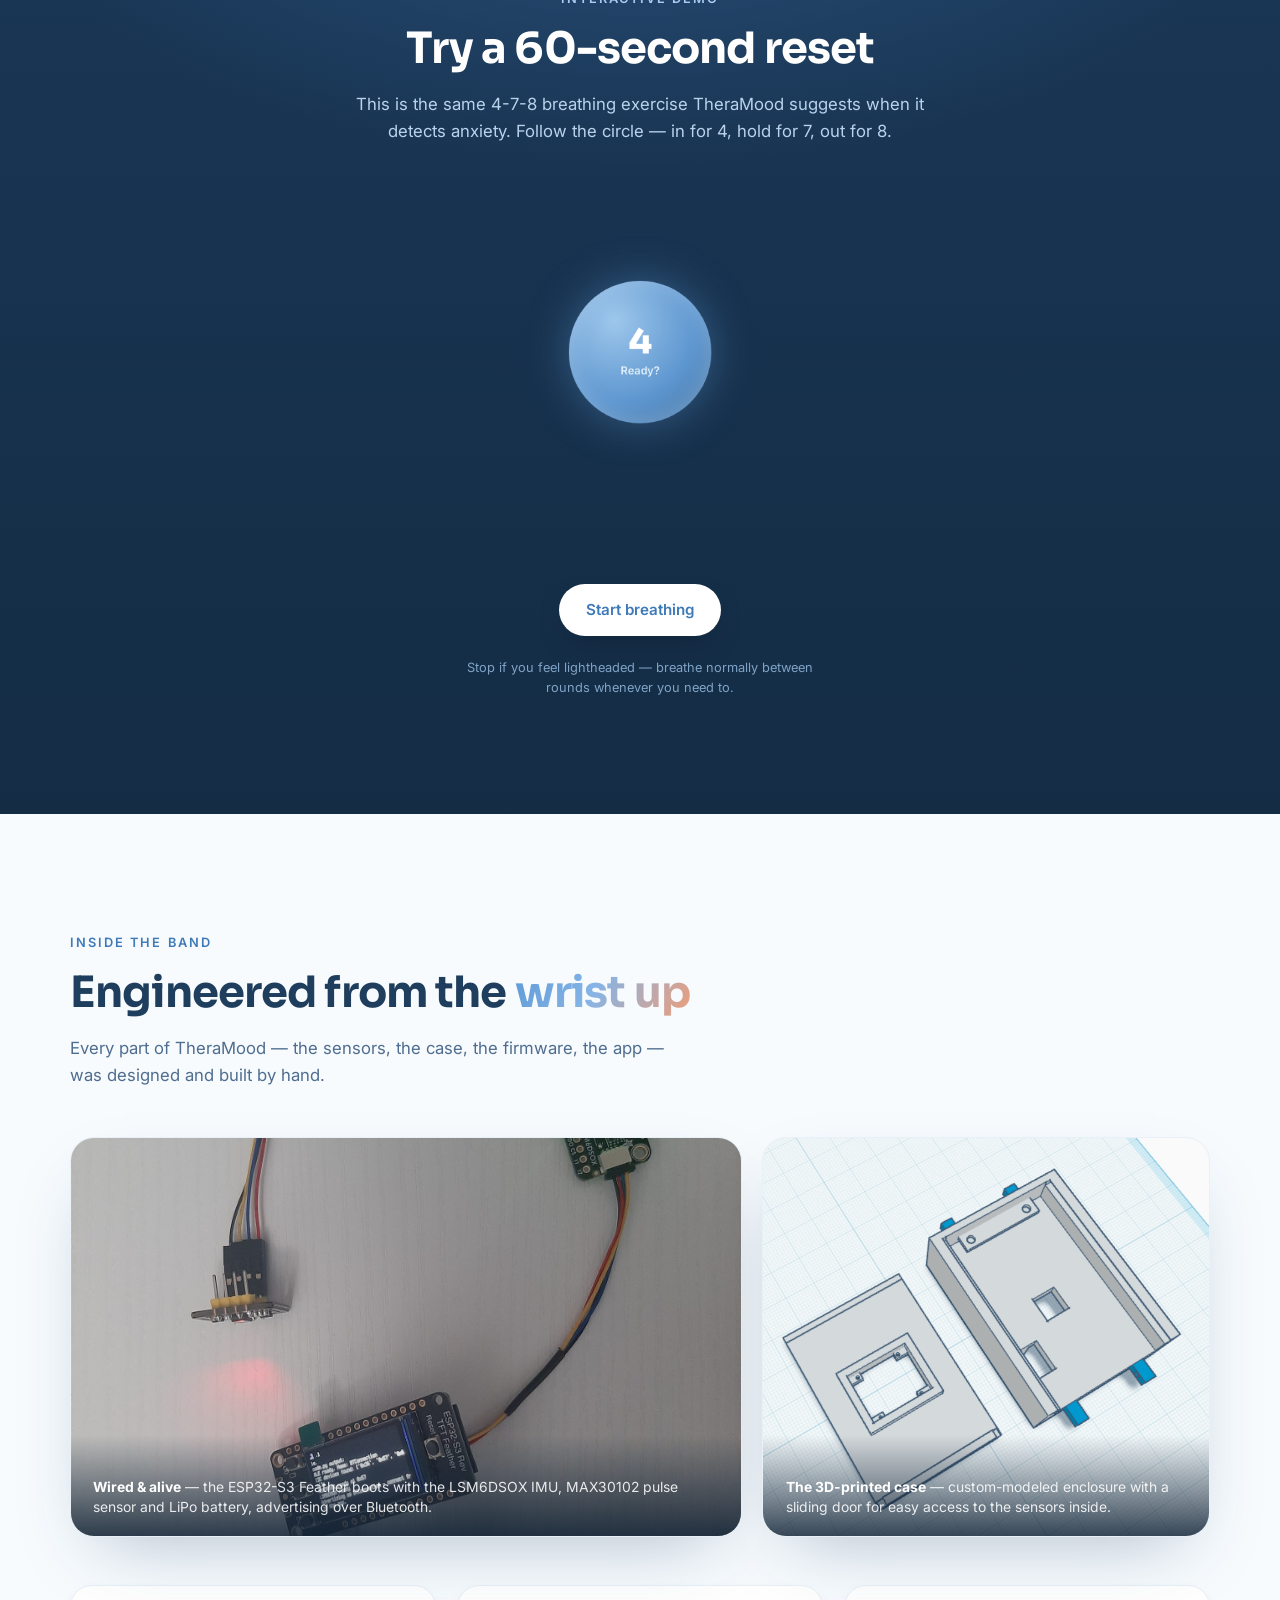
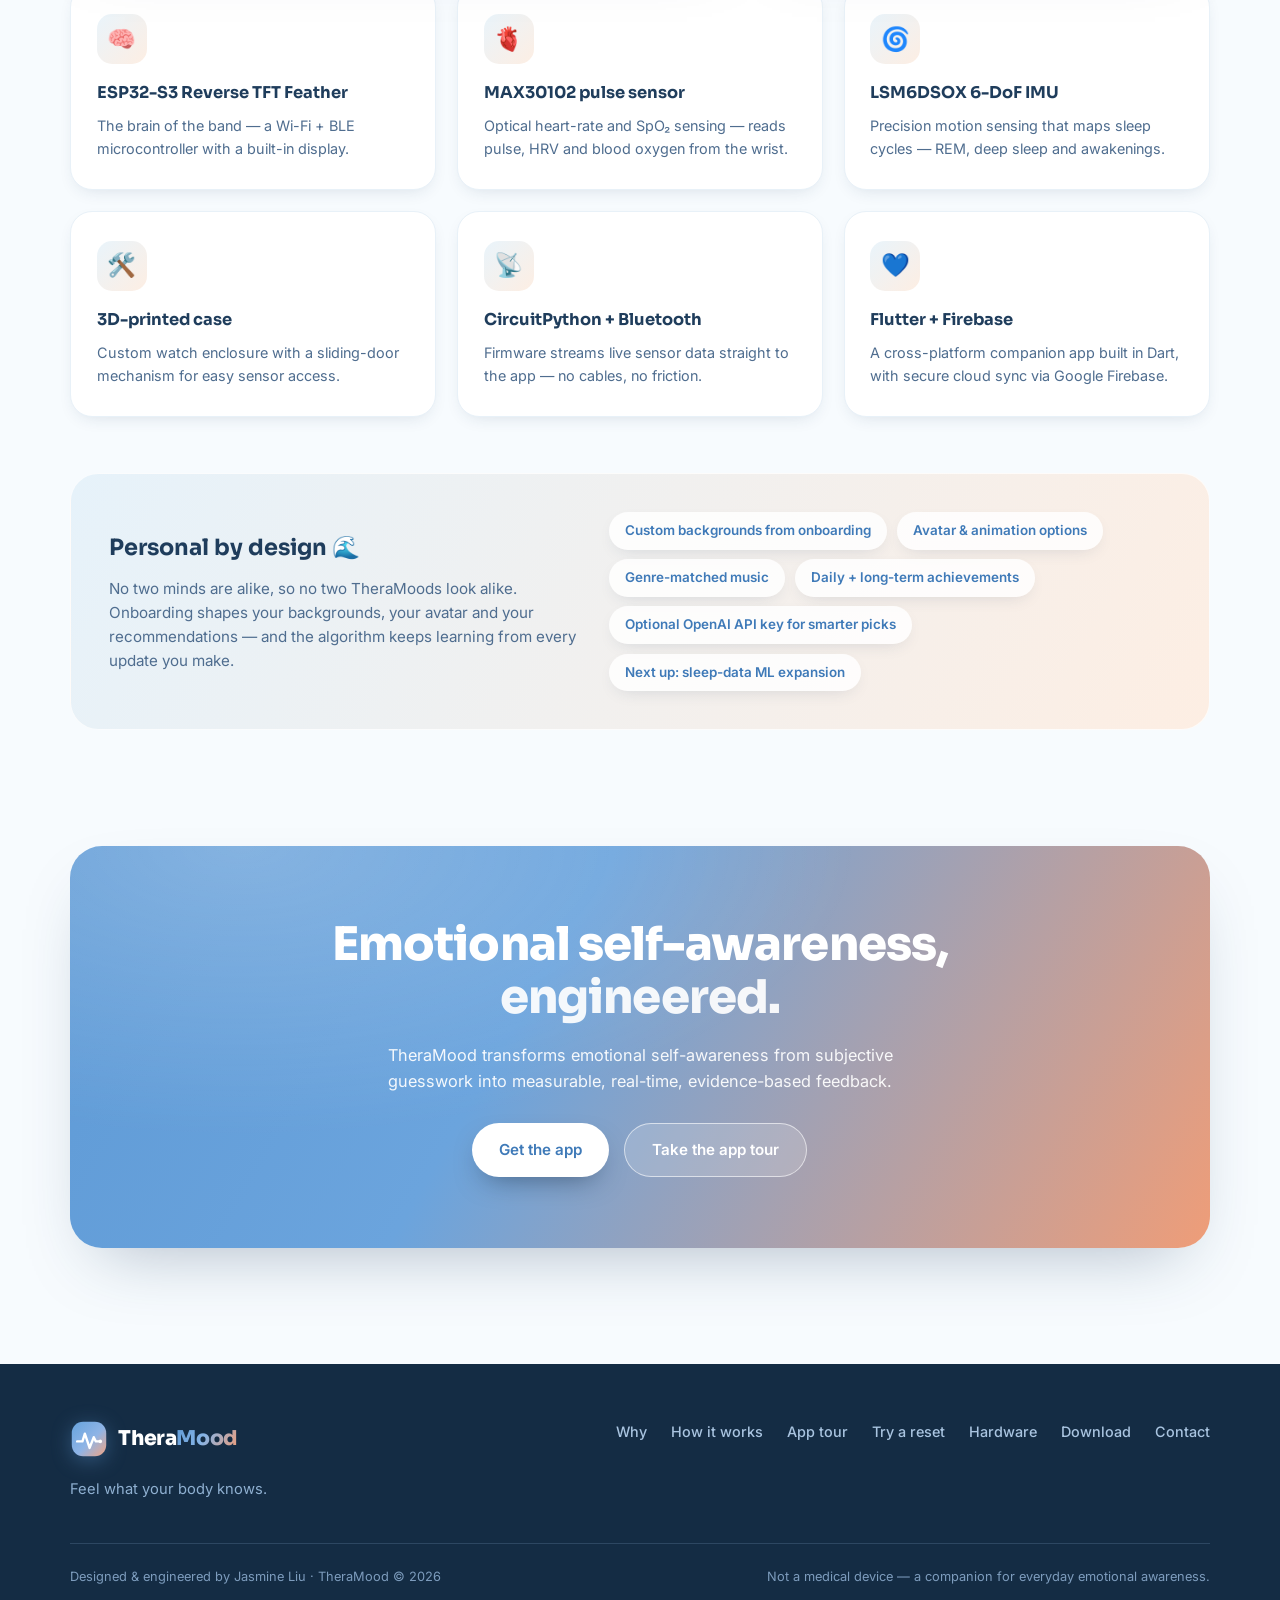
==== commit 53182cec: "demo + initial emulator" ====
--- a/index.html
+++ b/index.html
@@ -222,7 +222,8 @@
           A companion that <span class="grad-text">gets you</span>
         </h2>
         <p class="section-sub" data-reveal style="--d:.12s">
-          Tap through the real app — every screen below is a live screenshot from TheraMood.
+          Tap through the real app — every screen below is a live screenshot from TheraMood,
+          and the controls on it actually respond.
         </p>
 
         <div class="tour" data-reveal style="--d:.18s">
@@ -307,7 +308,29 @@
               </div>
               <span class="phone__cam" aria-hidden="true"></span>
             </div>
-          </div>
+            <p class="phone-hint"><span class="phone-hint__dot" aria-hidden="true"></span> Tap the screen — the buttons work</p>
+          </div>
+        </div>
+      </div>
+    </section>
+
+    <!-- ══════════ DEMO VIDEO ══════════ -->
+    <section class="demo" id="demo">
+      <div class="container">
+        <p class="eyebrow" data-reveal>See it in motion</p>
+        <h2 class="section-title" data-reveal style="--d:.06s">
+          Watch the <span class="grad-text">90-second demo</span>
+        </h2>
+        <p class="section-sub" data-reveal style="--d:.12s">
+          A quick walkthrough of check-ins, live vitals, sleep tracking and recovery — straight from the app.
+        </p>
+
+        <div class="demo__player" id="demoPlayer" data-reveal style="--d:.18s">
+          <button class="demo__play" id="demoPlay" aria-label="Play demo video">
+            <svg viewBox="0 0 24 24" aria-hidden="true"><path d="M8 5v14l11-7z"/></svg>
+          </button>
+          <span class="demo__badge">Coming soon</span>
+          <span class="demo__duration">1:30</span>
         </div>
       </div>
     </section>
@@ -484,6 +507,9 @@
     </div>
   </footer>
 
+  <div class="toast" id="toast" role="status" aria-live="polite"></div>
+
   <script src="js/main.js"></script>
+  <script src="js/app-demo.js"></script>
 </body>
 </html>
--- a/css/style.css
+++ b/css/style.css
@@ -630,6 +630,218 @@
   transition: opacity .5s ease, transform .6s cubic-bezier(.2,.7,.2,1);
 }
 .tour-shot.is-active { opacity: 1; transform: none; }
+
+/* ── Interactive screenshots ───────────────── */
+/* container units let the sheet scale with the phone at any viewport */
+.phone__screen.is-interactive { container-type: size; }
+
+.hotspots {
+  position: absolute;
+  inset: 0;
+  z-index: 3;
+  opacity: 0;
+  pointer-events: none;
+  transition: opacity .3s ease;
+}
+.hotspots.is-active {
+  opacity: 1;
+  pointer-events: auto;
+}
+
+.hotspot {
+  position: absolute;
+  border-radius: 3cqw;
+  background: transparent;
+  cursor: pointer;
+  -webkit-tap-highlight-color: transparent;
+  transition: background-color .2s ease, box-shadow .2s ease, transform .2s ease;
+}
+.hotspot--round { border-radius: 50%; }
+
+.hotspot:hover,
+.hotspot:focus-visible {
+  background: rgba(94, 151, 208, .22);
+  box-shadow: 0 0 0 .7cqw rgba(94, 151, 208, .9), 0 2cqw 5cqw -2cqw rgba(20, 44, 68, .55);
+  outline: none;
+}
+.hotspot:active { transform: scale(.96); }
+
+/* in-phone bottom sheet */
+.app-sheet {
+  position: absolute;
+  inset: 0;
+  z-index: 4;
+  visibility: hidden;
+}
+.app-sheet.is-open { visibility: visible; }
+
+.app-sheet__scrim {
+  position: absolute;
+  inset: 0;
+  background: rgba(16, 38, 60, .42);
+  backdrop-filter: blur(2px);
+  opacity: 0;
+  transition: opacity .3s ease;
+}
+.app-sheet.is-open .app-sheet__scrim { opacity: 1; }
+
+.app-sheet__card {
+  position: absolute;
+  left: 0; right: 0; bottom: 0;
+  max-height: 82%;
+  overflow-y: auto;
+  padding: 5cqw 5.5cqw 6cqw;
+  border-radius: 7cqw 7cqw 0 0;
+  background: linear-gradient(180deg, #ffffff, #f4fafd);
+  box-shadow: 0 -3cqw 9cqw -3cqw rgba(20, 44, 68, .45);
+  text-align: left;
+  transform: translateY(105%);
+  transition: transform .42s cubic-bezier(.2, .8, .2, 1);
+}
+.app-sheet.is-open .app-sheet__card { transform: none; }
+
+.app-sheet__grab {
+  display: block;
+  width: 11cqw;
+  height: 1.2cqw;
+  margin: 0 auto 4cqw;
+  border-radius: 999px;
+  background: #cfe0ec;
+}
+
+.app-sheet__emoji { display: block; font-size: 8cqw; line-height: 1; margin-bottom: 2cqw; }
+
+.app-sheet__title {
+  display: block;
+  font-family: var(--font-display);
+  font-size: 5.4cqw;
+  font-weight: 700;
+  line-height: 1.25;
+  color: var(--ink);
+}
+.app-sheet__body,
+.app-sheet__full {
+  margin-top: 2.2cqw;
+  font-size: 4cqw;
+  line-height: 1.5;
+  color: var(--ink-2);
+}
+.app-sheet__full { font-weight: 600; color: var(--blue-2); }
+
+.app-sheet__cta,
+.app-sheet__close {
+  display: block;
+  width: 100%;
+  margin-top: 3.4cqw;
+  padding: 3cqw;
+  border-radius: 999px;
+  font-size: 4.2cqw;
+  font-weight: 600;
+  text-align: center;
+}
+.app-sheet__cta {
+  background: var(--grad-btn);
+  color: #fff;
+}
+.app-sheet__close {
+  background: #e8f1f8;
+  color: var(--ink-2);
+  cursor: pointer;
+}
+
+/* author `display` above outranks the UA [hidden] rule — restore it */
+.app-sheet__cta[hidden],
+.app-sheet__body[hidden],
+.app-sheet__full[hidden] { display: none; }
+
+/* caption under an interactive phone */
+.phone-hint {
+  display: flex;
+  align-items: center;
+  justify-content: center;
+  gap: .45rem;
+  margin-top: 1.1rem;
+  font-size: .85rem;
+  font-weight: 500;
+  color: var(--ink-3);
+}
+.phone-hint__dot {
+  width: 7px; height: 7px;
+  border-radius: 50%;
+  background: var(--blue);
+  animation: hintDot 2.4s ease-out infinite;
+}
+@keyframes hintDot {
+  0%        { box-shadow: 0 0 0 0 rgba(94, 151, 208, .5); }
+  70%, 100% { box-shadow: 0 0 0 9px rgba(94, 151, 208, 0); }
+}
+
+@media (prefers-reduced-motion: reduce) {
+  .phone-hint__dot { animation: none; }
+  .app-sheet__card { transition: none; }
+}
+
+/* ── Demo video (placeholder) ──────────────── */
+.demo__player {
+  position: relative;
+  margin-top: 2.5rem;
+  aspect-ratio: 16 / 9;
+  border-radius: var(--radius);
+  overflow: hidden;
+  display: grid;
+  place-items: center;
+  background:
+    radial-gradient(85% 120% at 15% 10%, rgba(255, 255, 255, .35), transparent 55%),
+    var(--grad);
+  box-shadow: var(--shadow-lg);
+}
+
+.demo__play {
+  display: grid;
+  place-items: center;
+  width: clamp(64px, 9vw, 84px);
+  height: clamp(64px, 9vw, 84px);
+  border-radius: 50%;
+  background: rgba(255, 255, 255, .92);
+  box-shadow: 0 12px 30px -10px rgba(20, 44, 68, .5);
+  transition: transform .25s cubic-bezier(.2, .7, .2, 1.3), background-color .25s ease;
+}
+.demo__play svg {
+  width: 34%;
+  height: 34%;
+  fill: var(--blue-2);
+  transform: translateX(2px);
+}
+.demo__play:hover { transform: scale(1.08); background: #fff; }
+.demo__play:active { transform: scale(.96); }
+
+.demo__badge {
+  position: absolute;
+  top: 1.1rem;
+  left: 1.1rem;
+  padding: .4rem .85rem;
+  border-radius: 999px;
+  background: rgba(20, 44, 68, .35);
+  backdrop-filter: blur(6px);
+  color: #fff;
+  font-size: .78rem;
+  font-weight: 600;
+  letter-spacing: .02em;
+}
+
+.demo__duration {
+  position: absolute;
+  bottom: 1.1rem;
+  right: 1.1rem;
+  padding: .3rem .7rem;
+  border-radius: 8px;
+  background: rgba(20, 44, 68, .35);
+  backdrop-filter: blur(6px);
+  color: #fff;
+  font-size: .78rem;
+  font-weight: 600;
+  font-variant-numeric: tabular-nums;
+}
 
 /* ── Breathing demo ────────────────────────── */
 .breath {
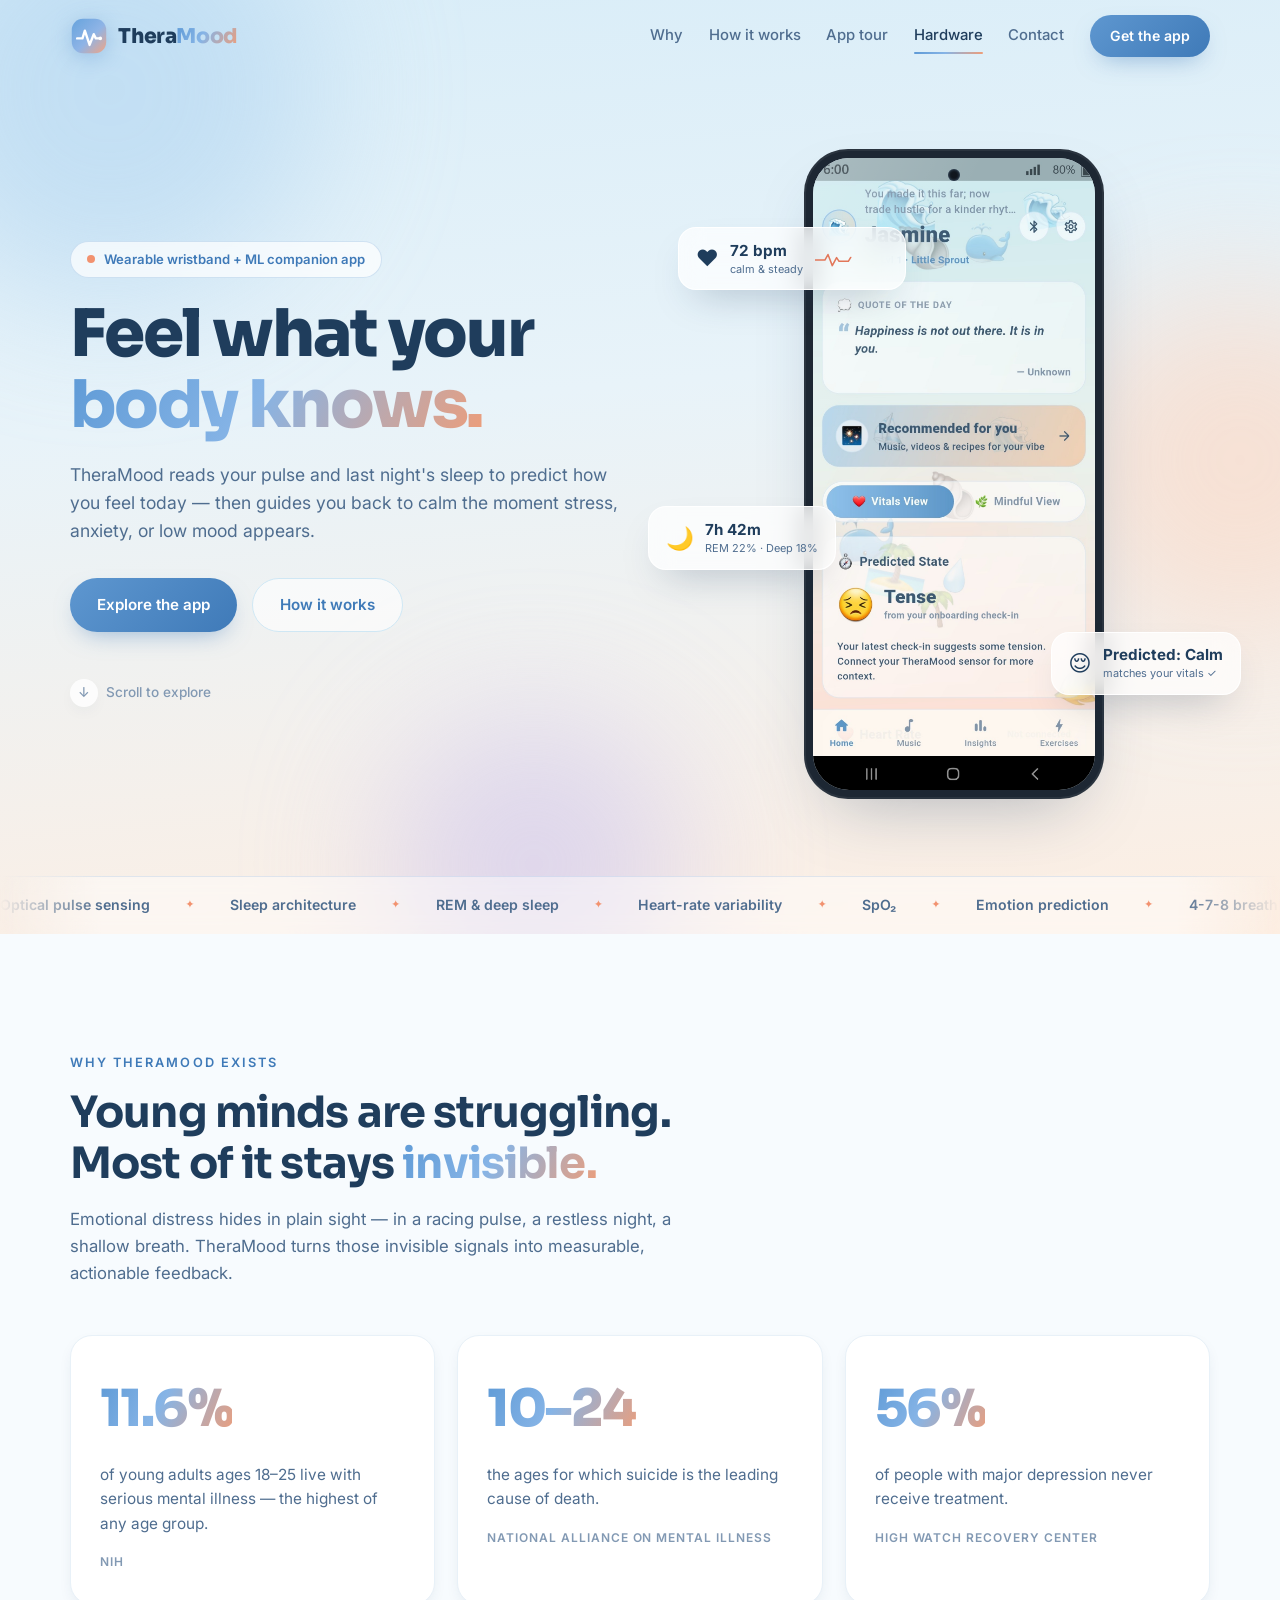
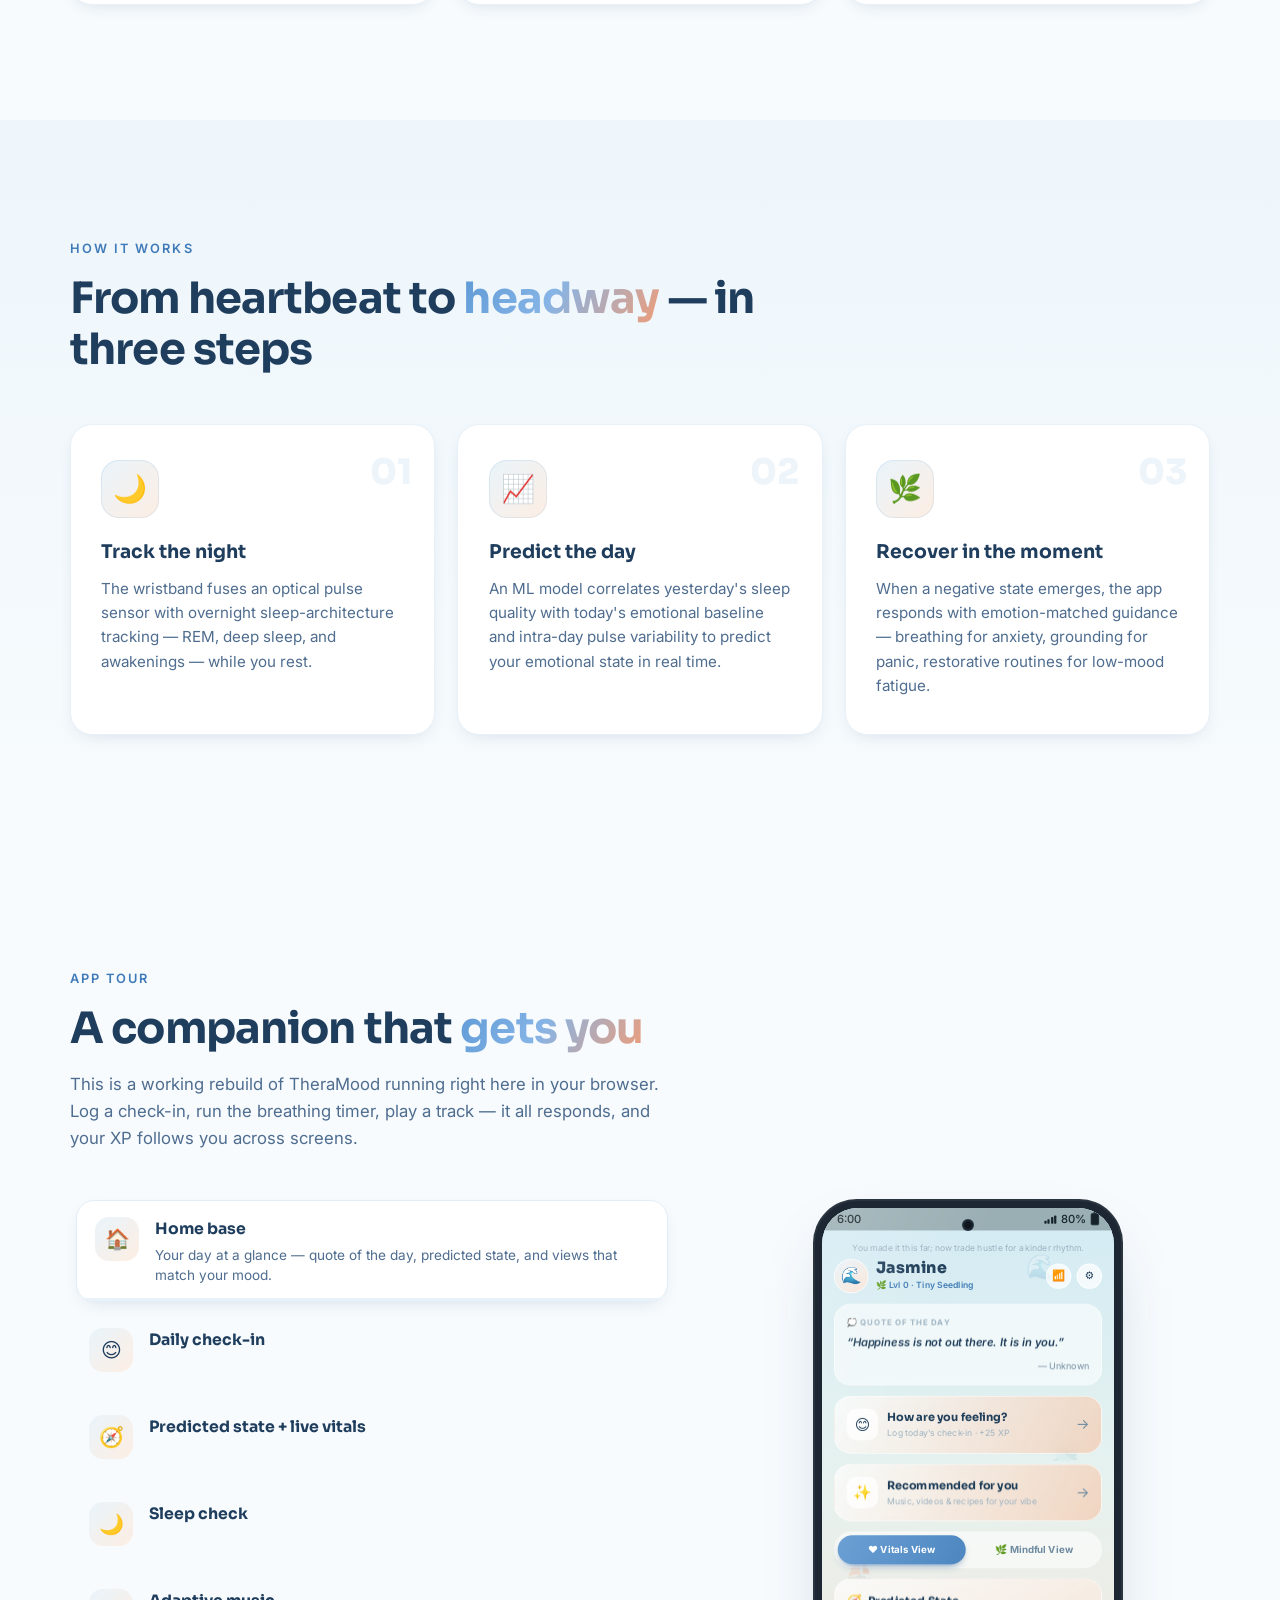
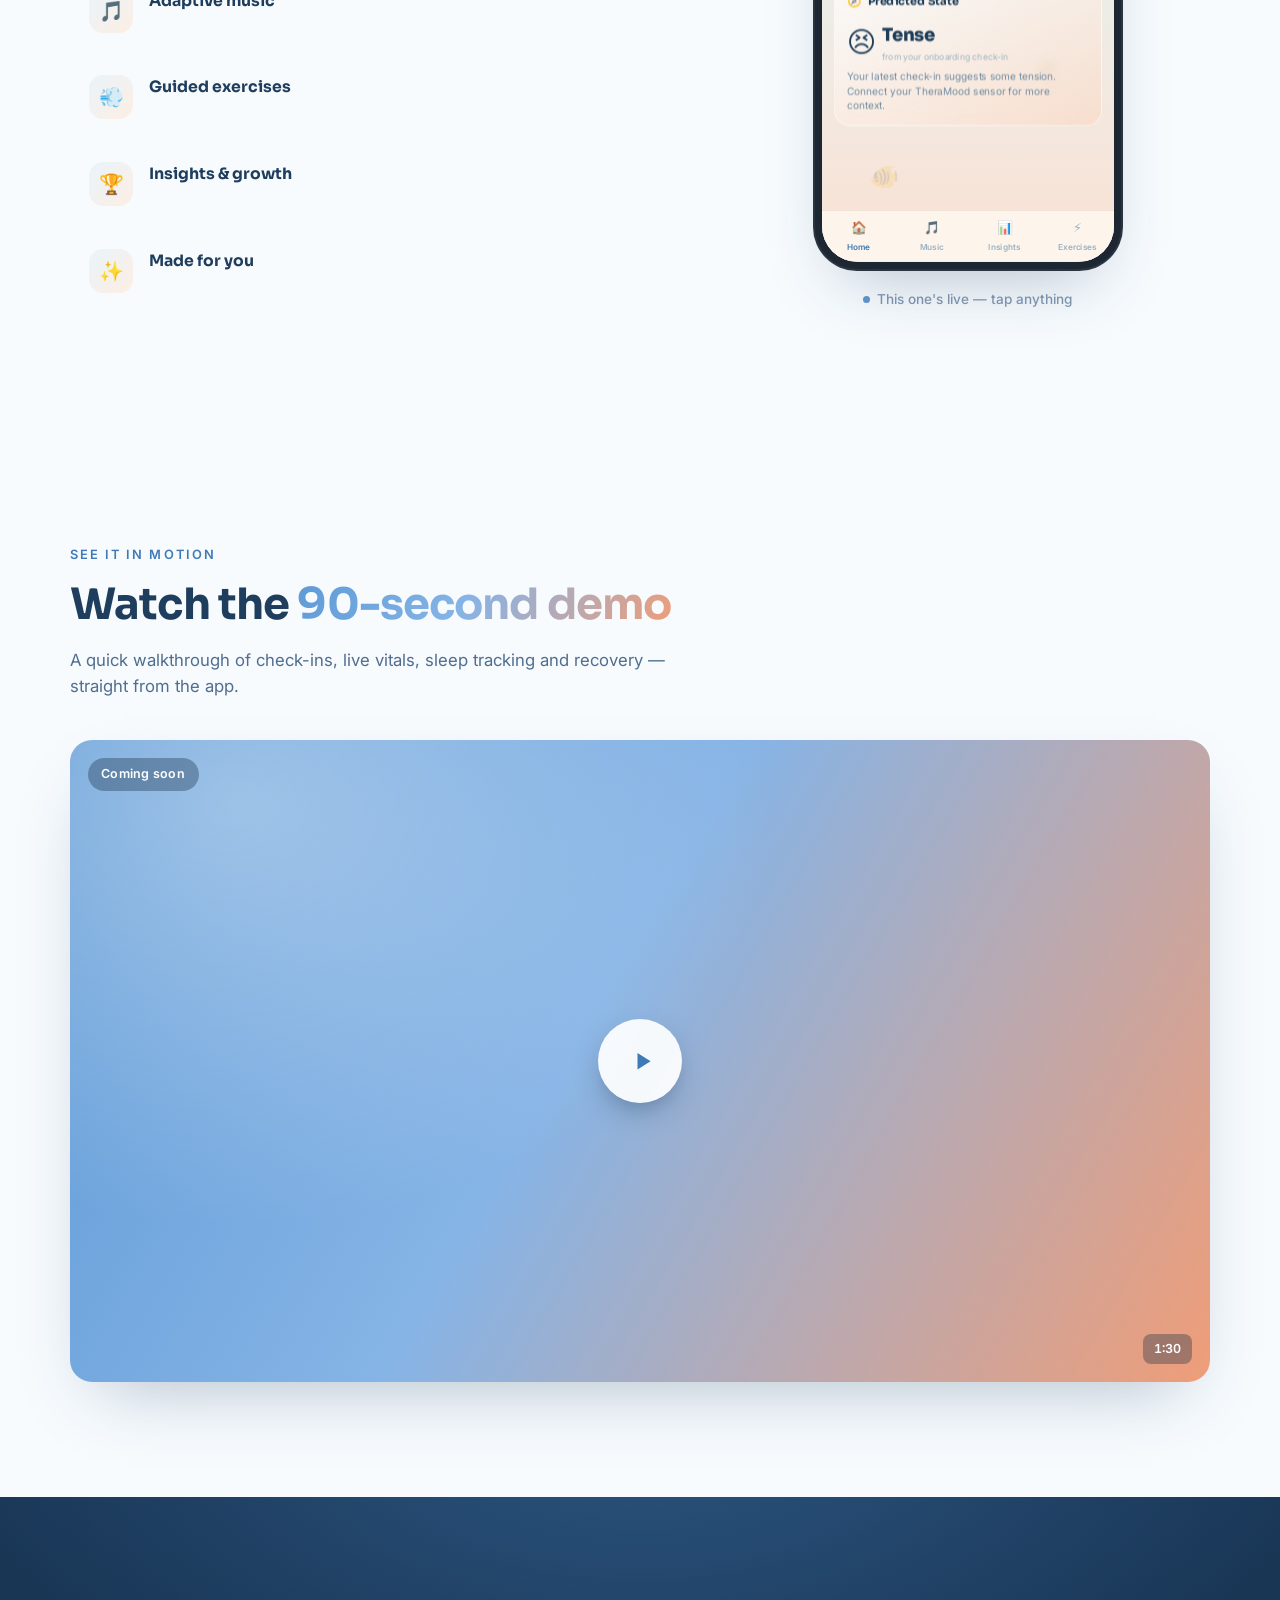
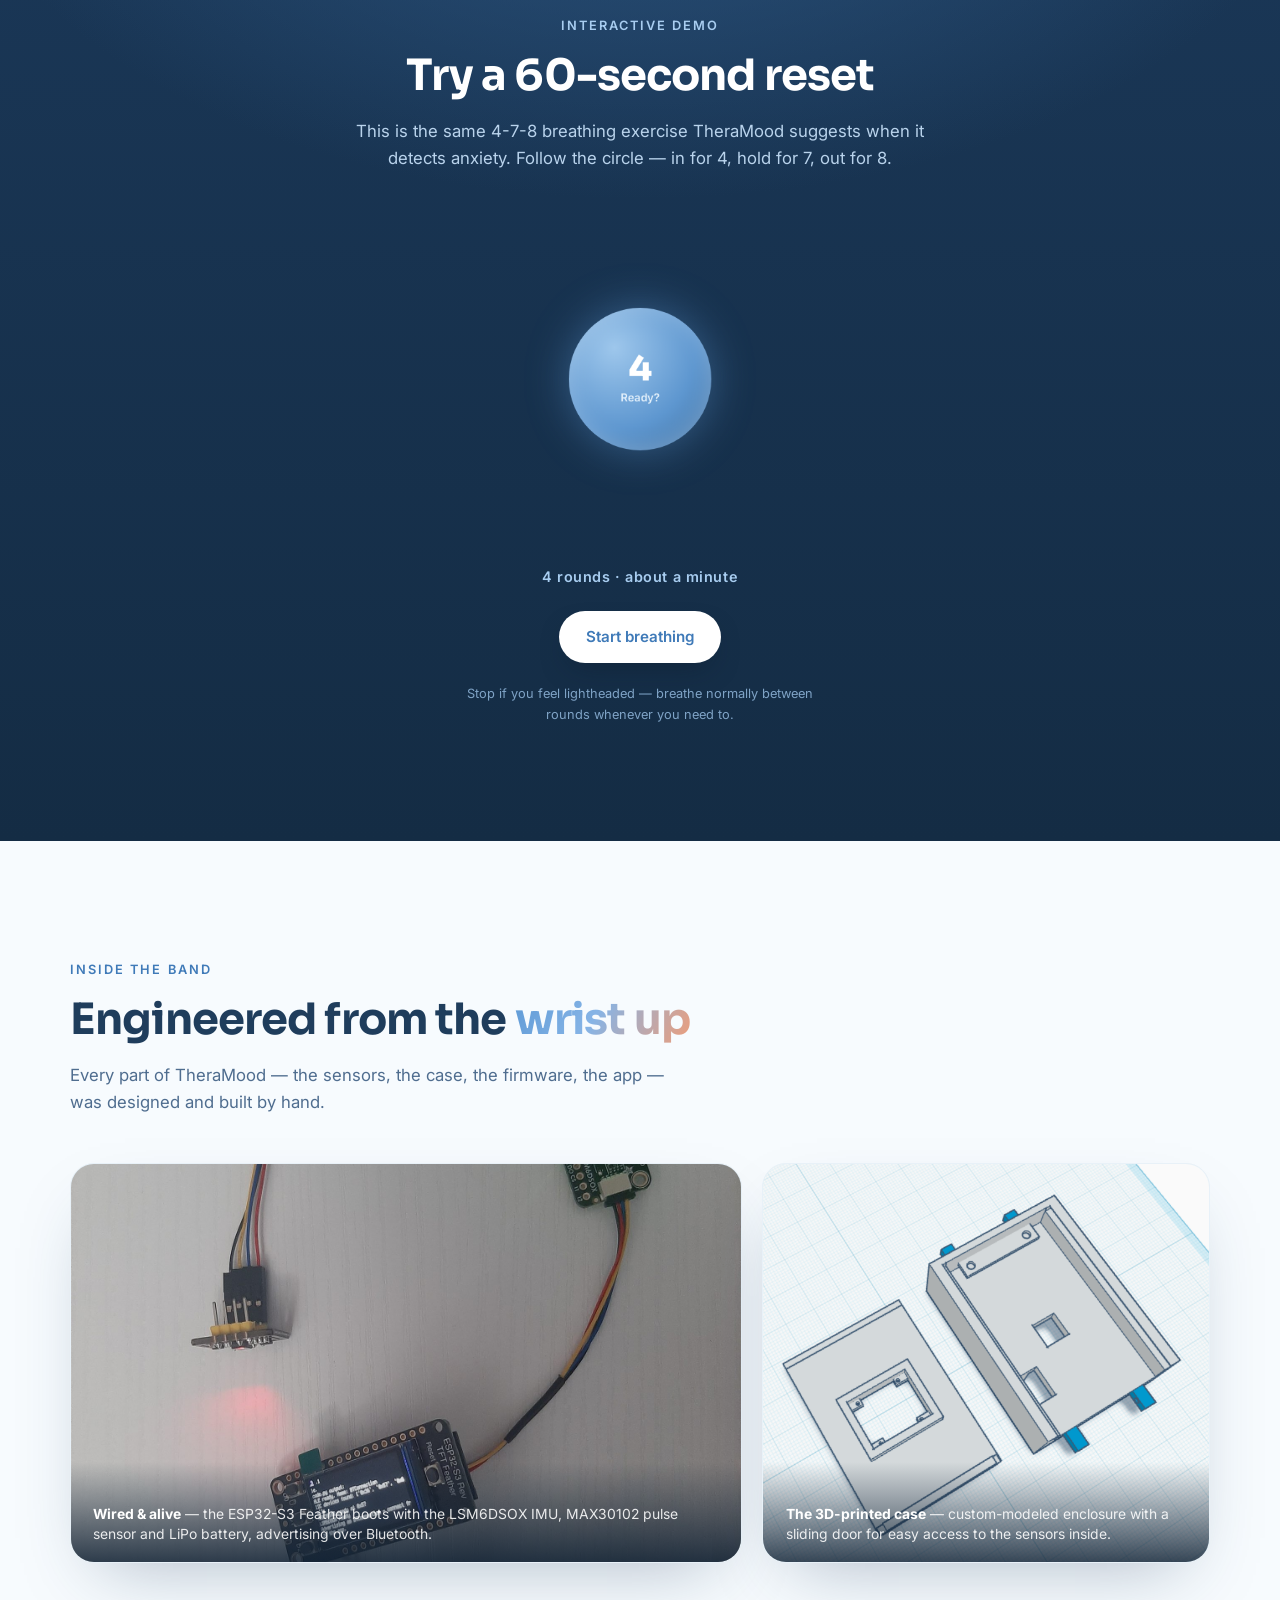
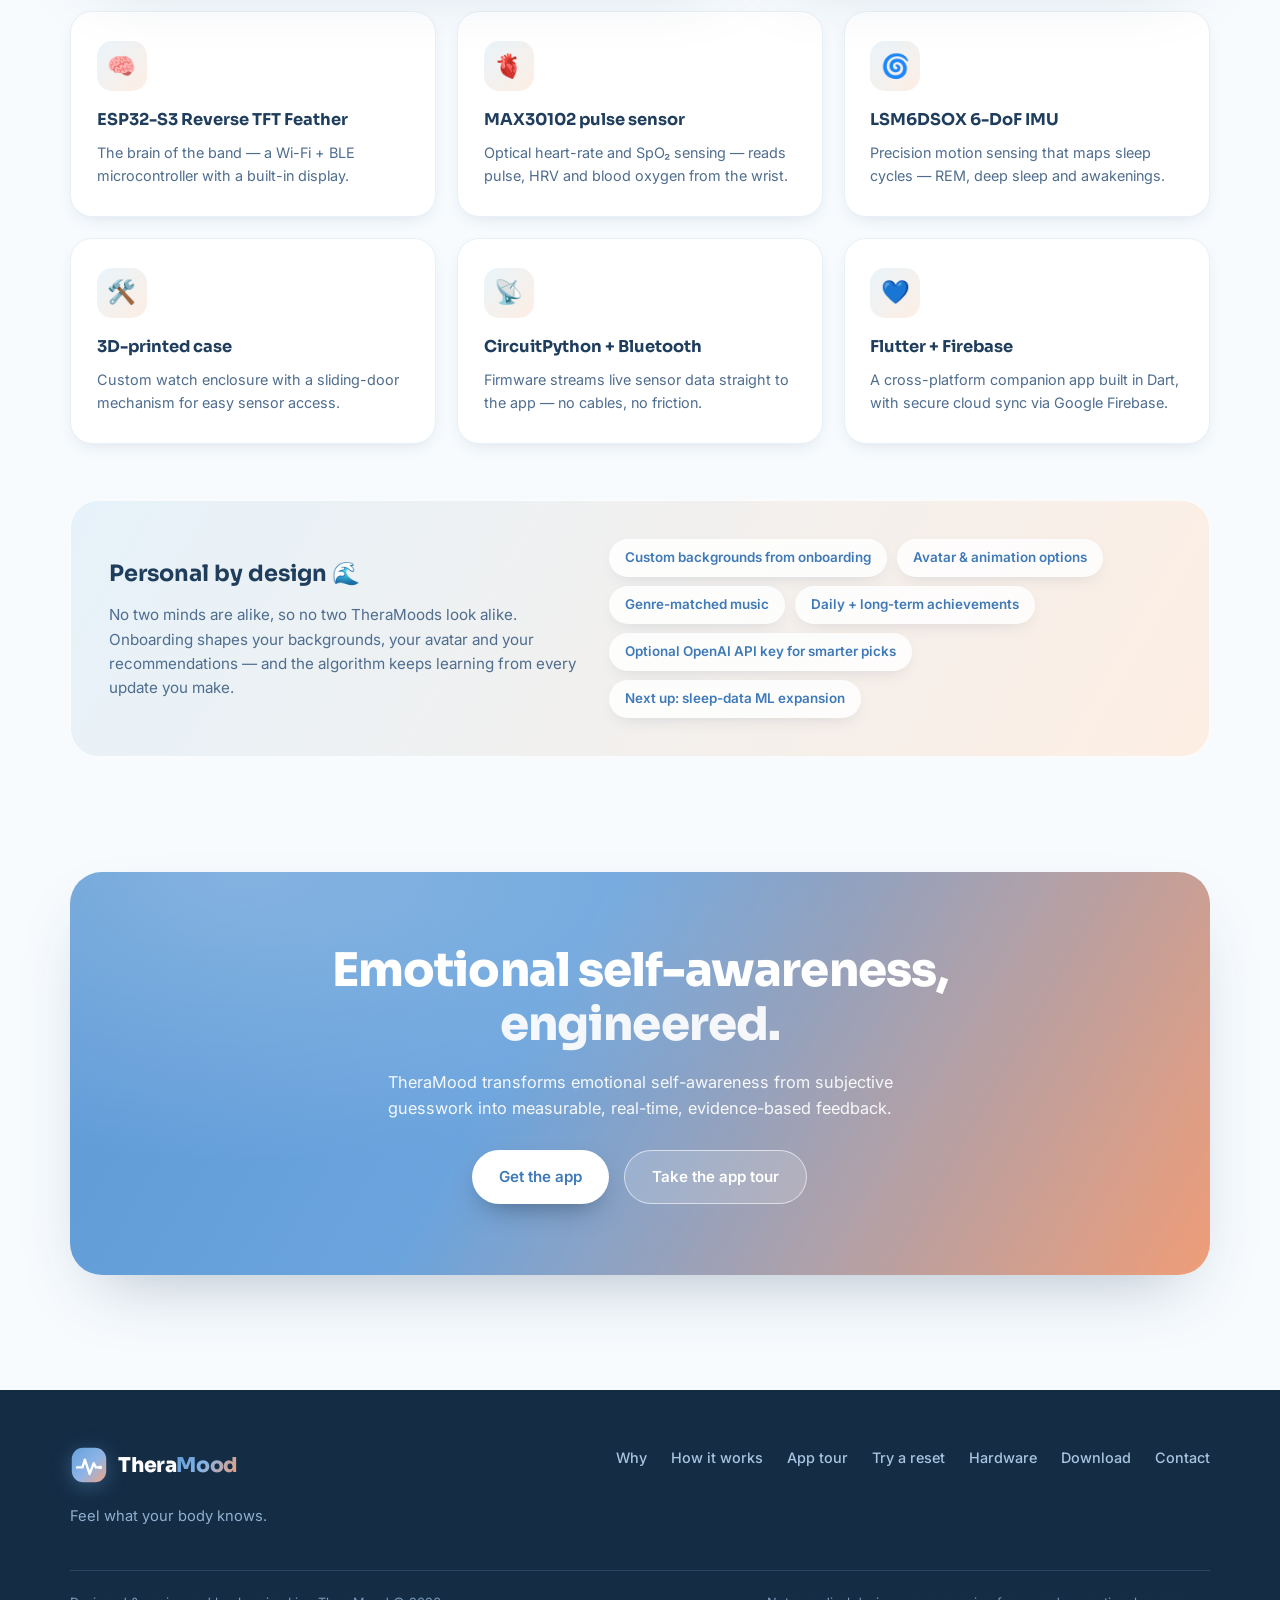
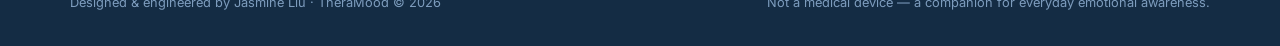
==== commit 338f1725: "emulator" ====
--- a/index.html
+++ b/index.html
@@ -11,6 +11,7 @@
   <link rel="preconnect" href="https://fonts.gstatic.com" crossorigin>
   <link href="https://fonts.googleapis.com/css2?family=Sora:wght@400;600;700;800&family=Inter:wght@400;500;600&display=swap" rel="stylesheet">
   <link rel="stylesheet" href="css/style.css">
+  <link rel="stylesheet" href="css/emulator.css">
 </head>
 <body>
 
@@ -222,8 +223,8 @@
           A companion that <span class="grad-text">gets you</span>
         </h2>
         <p class="section-sub" data-reveal style="--d:.12s">
-          Tap through the real app — every screen below is a live screenshot from TheraMood,
-          and the controls on it actually respond.
+          This is a working rebuild of TheraMood running right here in your browser. Log a check-in,
+          run the breathing timer, play a track — it all responds, and your XP follows you across screens.
         </p>
 
         <div class="tour" data-reveal style="--d:.18s">
@@ -269,7 +270,7 @@
               <i class="tour__progress" aria-hidden="true"></i>
             </button>
             <button class="tour__item" data-index="5" role="tab" aria-selected="false">
-              <span class="tour__emoji">🫁</span>
+              <span class="tour__emoji">💨</span>
               <span class="tour__text">
                 <strong>Guided exercises</strong>
                 <small>4-7-8 breathing and grounding resets, one tap away when tension rises.</small>
@@ -297,18 +298,11 @@
           <div class="tour__stage">
             <div class="phone phone--tour" data-tilt>
               <div class="phone__screen" id="tourScreen">
-                <img class="tour-shot is-active" src="assets/app_screenshots/Screenshot_20260731-181605.jpg" alt="Home screen with daily quote and predicted emotional state">
-                <img class="tour-shot" src="assets/app_screenshots/Screenshot_20260731-181017.jpg" alt="Mood check-in screen with selectable emotions and energy level" loading="lazy">
-                <img class="tour-shot" src="assets/app_screenshots/Screenshot_20260807-171636.jpg" alt="Predicted state screen showing a tense reading backed by live heart rate, HRV and SpO2" loading="lazy">
-                <img class="tour-shot" src="assets/app_screenshots/Screenshot_20260807-171803.jpg" alt="Sleep check screen with a sleep score, live movement tracking and recent nights" loading="lazy">
-                <img class="tour-shot" src="assets/app_screenshots/Screenshot_20260731-181329.jpg" alt="Music player playing a generative calming track" loading="lazy">
-                <img class="tour-shot" src="assets/app_screenshots/Screenshot_20260731-181401.jpg" alt="Guided 4-7-8 breathing exercise screen" loading="lazy">
-                <img class="tour-shot" src="assets/app_screenshots/Screenshot_20260731-181355.jpg" alt="Insights screen with wellness score, achievements and XP level" loading="lazy">
-                <img class="tour-shot" src="assets/app_screenshots/Screenshot_20260731-181506.jpg" alt="Personalized recommendations screen with music playlists" loading="lazy">
+                <div class="tm" id="tmApp" role="application" aria-label="Interactive TheraMood app demo"></div>
               </div>
               <span class="phone__cam" aria-hidden="true"></span>
             </div>
-            <p class="phone-hint"><span class="phone-hint__dot" aria-hidden="true"></span> Tap the screen — the buttons work</p>
+            <p class="phone-hint"><span class="phone-hint__dot" aria-hidden="true"></span> This one's live — tap anything</p>
           </div>
         </div>
       </div>
@@ -511,5 +505,6 @@
 
   <script src="js/main.js"></script>
   <script src="js/app-demo.js"></script>
+  <script src="js/app-emulator.js"></script>
 </body>
 </html>
--- a/css/emulator.css
+++ b/css/emulator.css
@@ -0,0 +1,476 @@
+/* ═══════════════════════════════════════════════
+   TheraMood in-browser app replica
+   Rendered at a nominal 390x844 and scaled to fit the phone frame
+   (1080/2340 = .4615, and 390/844 = .462 — near-identical aspect).
+   ═══════════════════════════════════════════════ */
+
+.tm {
+  --bg-top: #d3ebf4;
+  --bg-mid: #e6f2ef;
+  --bg-bot: #fbe1d4;
+  --ink: #1e3d59;
+  --ink-2: #6f8ba0;
+  --ink-3: #9db2c1;
+  --card: rgba(255, 255, 255, .58);
+  --card-2: rgba(255, 255, 255, .78);
+  --blue: #5b93c9;
+  --blue-d: #3f7bb5;
+  --orange: #e0864f;
+  --nav-bg: #fdf4ec;
+  --line: rgba(120, 160, 190, .18);
+
+  position: absolute;
+  top: 0; left: 0;
+  width: 390px;
+  height: 844px;
+  transform: scale(var(--tm-scale, 1));
+  transform-origin: top left;
+  display: flex;
+  flex-direction: column;
+  overflow: hidden;
+  font-family: Inter, system-ui, sans-serif;
+  color: var(--ink);
+  background: linear-gradient(180deg, var(--bg-top) 0%, var(--bg-mid) 42%, var(--bg-bot) 100%);
+  -webkit-tap-highlight-color: transparent;
+}
+
+/* faint ocean watermarks, like the app's themed backgrounds */
+.tm__deco {
+  position: absolute;
+  inset: 0;
+  pointer-events: none;
+  opacity: .15;
+  font-size: 32px;
+  z-index: 0;
+}
+.tm__deco span { position: absolute; }
+
+/* ── status bar ──────────────────────────── */
+.tm__status {
+  position: relative;
+  z-index: 3;
+  flex: none;
+  height: 30px;
+  padding: 0 20px;
+  display: flex;
+  align-items: center;
+  justify-content: space-between;
+  background: #9aafb4;
+  color: #16232b;
+  font-size: 15px;
+  font-weight: 500;
+}
+.tm__status-right { display: flex; align-items: center; gap: 6px; }
+.tm__bars { display: flex; align-items: flex-end; gap: 1.5px; height: 11px; }
+.tm__bars i { width: 3px; background: #16232b; border-radius: 1px; }
+.tm__bars i:nth-child(1) { height: 4px; }
+.tm__bars i:nth-child(2) { height: 6px; }
+.tm__bars i:nth-child(3) { height: 8.5px; }
+.tm__bars i:nth-child(4) { height: 11px; }
+.tm__batt {
+  width: 11px; height: 16px;
+  border: 1.5px solid #16232b;
+  border-radius: 2px;
+  background: #16232b;
+  position: relative;
+}
+.tm__batt::after {
+  content: '';
+  position: absolute;
+  top: -3.5px; left: 50%;
+  transform: translateX(-50%);
+  width: 5px; height: 2px;
+  border-radius: 1px;
+  background: #16232b;
+}
+
+/* ── screen stack ────────────────────────── */
+.tm__views { position: relative; z-index: 1; flex: 1; min-height: 0; }
+.tm__view {
+  position: absolute;
+  inset: 0;
+  overflow-y: auto;
+  overflow-x: hidden;
+  padding: 16px 16px 18px;
+  opacity: 0;
+  visibility: hidden;
+  transform: translateY(8px);
+  transition: opacity .28s ease, transform .34s cubic-bezier(.2,.8,.2,1);
+  scrollbar-width: none;
+}
+.tm__view::-webkit-scrollbar { display: none; }
+.tm__view.is-active { opacity: 1; visibility: visible; transform: none; }
+
+/* ── shared pieces ───────────────────────── */
+.tm-card {
+  position: relative;
+  background: var(--card);
+  border: 1px solid rgba(255, 255, 255, .7);
+  border-radius: 22px;
+  padding: 16px;
+  margin-bottom: 14px;
+  backdrop-filter: blur(6px);
+}
+.tm-card--solid { background: var(--card-2); }
+.tm-card--peach { background: linear-gradient(150deg, rgba(255,255,255,.72), rgba(250,214,193,.55)); }
+
+.tm-h1 { font-family: Sora, sans-serif; font-size: 27px; font-weight: 800; letter-spacing: -.4px; }
+.tm-h2 { font-family: Sora, sans-serif; font-size: 19px; font-weight: 700; }
+.tm-h3 { font-family: Sora, sans-serif; font-size: 15px; font-weight: 700; }
+.tm-sub { font-size: 13.5px; color: var(--ink-2); line-height: 1.45; }
+.tm-tiny { font-size: 11.5px; color: var(--ink-3); }
+.tm-eyebrow { font-size: 10.5px; font-weight: 700; letter-spacing: .12em; text-transform: uppercase; color: var(--ink-3); }
+
+.tm-btn {
+  display: flex;
+  align-items: center;
+  justify-content: center;
+  gap: 8px;
+  width: 100%;
+  padding: 15px;
+  border-radius: 999px;
+  font-size: 15.5px;
+  font-weight: 700;
+  color: #fff;
+  background: linear-gradient(120deg, #6ba0d4, #4d86c0);
+  box-shadow: 0 8px 18px -8px rgba(40, 90, 140, .8);
+  cursor: pointer;
+  transition: transform .16s ease, filter .16s ease;
+}
+.tm-btn:active { transform: scale(.975); }
+.tm-btn--orange { background: linear-gradient(120deg, #e79262, #d9773f); box-shadow: 0 8px 18px -8px rgba(170, 90, 40, .8); }
+.tm-btn:disabled { filter: grayscale(.4) opacity(.6); cursor: default; }
+
+.tm-icon-btn {
+  display: grid;
+  place-items: center;
+  width: 34px; height: 34px;
+  border-radius: 50%;
+  background: rgba(255, 255, 255, .72);
+  border: 1px solid rgba(255, 255, 255, .9);
+  font-size: 14px;
+  cursor: pointer;
+  transition: transform .16s ease, background-color .16s ease;
+}
+.tm-icon-btn:hover { background: #fff; }
+.tm-icon-btn:active { transform: scale(.92); }
+.tm-icon-btn.is-on { background: #fff; box-shadow: 0 0 0 2px rgba(91, 147, 201, .5); }
+
+/* ── header (home) ───────────────────────── */
+.tm-top { display: flex; align-items: center; gap: 10px; margin-bottom: 14px; }
+.tm-avatar {
+  width: 46px; height: 46px;
+  flex: none;
+  display: grid; place-items: center;
+  border-radius: 50%;
+  font-size: 22px;
+  background: linear-gradient(140deg, #e8f4fb, #fbe4d6);
+  border: 1px solid rgba(255,255,255,.9);
+}
+.tm-top__name { font-family: Sora, sans-serif; font-size: 21px; font-weight: 800; line-height: 1.1; }
+.tm-top__lvl { font-size: 11.5px; color: var(--blue-d); font-weight: 600; margin-top: 2px; }
+.tm-top__actions { margin-left: auto; display: flex; gap: 7px; }
+.tm-banner { font-size: 11.5px; color: var(--ink-3); text-align: center; margin-bottom: 6px; line-height: 1.35; }
+
+/* ── quote ───────────────────────────────── */
+.tm-quote { font-size: 15px; font-style: italic; font-weight: 600; line-height: 1.45; margin: 8px 0 10px; }
+.tm-quote__by { font-size: 12px; color: var(--ink-2); text-align: right; }
+
+/* ── recommend banner card ───────────────── */
+.tm-rec {
+  display: flex;
+  align-items: center;
+  gap: 12px;
+  cursor: pointer;
+  background: linear-gradient(115deg, rgba(255,255,255,.7), rgba(246,196,166,.62));
+}
+.tm-rec__ic {
+  width: 42px; height: 42px;
+  flex: none;
+  display: grid; place-items: center;
+  border-radius: 13px;
+  background: rgba(255,255,255,.75);
+  font-size: 20px;
+}
+.tm-rec__arrow { margin-left: auto; font-size: 19px; color: var(--ink-2); }
+
+/* ── segmented toggle ────────────────────── */
+.tm-seg {
+  display: flex;
+  gap: 6px;
+  padding: 5px;
+  border-radius: 999px;
+  background: rgba(255, 255, 255, .6);
+  margin-bottom: 14px;
+}
+.tm-seg button {
+  flex: 1;
+  padding: 9px;
+  border-radius: 999px;
+  font-size: 13px;
+  font-weight: 700;
+  color: var(--ink-2);
+  cursor: pointer;
+  transition: background-color .22s ease, color .22s ease;
+}
+.tm-seg button.is-on {
+  background: linear-gradient(120deg, #6ba0d4, #4d86c0);
+  color: #fff;
+  box-shadow: 0 5px 12px -6px rgba(40, 90, 140, .9);
+}
+
+/* ── mood grid ───────────────────────────── */
+.tm-grid4 { display: grid; grid-template-columns: repeat(4, 1fr); gap: 9px; }
+.tm-mood {
+  display: flex;
+  flex-direction: column;
+  align-items: center;
+  gap: 5px;
+  padding: 12px 4px 10px;
+  border-radius: 16px;
+  background: rgba(255, 255, 255, .66);
+  border: 1.5px solid transparent;
+  cursor: pointer;
+  transition: transform .16s ease, border-color .2s ease, background-color .2s ease;
+}
+.tm-mood span { font-size: 25px; line-height: 1; }
+.tm-mood small { font-size: 10.5px; font-weight: 700; color: var(--ink-2); }
+.tm-mood:active { transform: scale(.94); }
+.tm-mood.is-on {
+  background: #fff;
+  border-color: var(--blue);
+  box-shadow: 0 6px 14px -7px rgba(40, 90, 140, .85);
+}
+.tm-mood.is-on small { color: var(--blue-d); }
+
+/* ── energy ──────────────────────────────── */
+.tm-energy { display: flex; gap: 8px; margin: 12px 0 8px; }
+.tm-energy button {
+  flex: 1;
+  padding: 13px 0;
+  border-radius: 14px;
+  background: rgba(255, 255, 255, .66);
+  border: 1.5px solid transparent;
+  font-family: Sora, sans-serif;
+  font-size: 17px;
+  font-weight: 700;
+  color: var(--ink-2);
+  cursor: pointer;
+  transition: transform .16s ease, background-color .2s ease;
+}
+.tm-energy button:active { transform: scale(.93); }
+.tm-energy button.is-on { background: #fff; border-color: var(--blue); color: var(--blue-d); }
+.tm-energy-legend { display: flex; justify-content: space-between; font-size: 11px; color: var(--ink-3); }
+
+.tm-input {
+  width: 100%;
+  margin-top: 10px;
+  padding: 13px;
+  border-radius: 14px;
+  background: rgba(255, 255, 255, .8);
+  border: 1px solid var(--line);
+  font-family: inherit;
+  font-size: 13.5px;
+  color: var(--ink);
+  resize: none;
+}
+.tm-input::placeholder { color: var(--ink-3); }
+.tm-input:focus { outline: 2px solid rgba(91, 147, 201, .55); outline-offset: 1px; }
+
+/* ── vitals ──────────────────────────────── */
+.tm-row { display: flex; align-items: center; gap: 8px; }
+.tm-chip {
+  display: inline-flex;
+  align-items: center;
+  gap: 5px;
+  padding: 6px 11px;
+  border-radius: 999px;
+  background: rgba(146, 190, 232, .3);
+  color: var(--blue-d);
+  font-size: 11.5px;
+  font-weight: 700;
+}
+.tm-big { font-family: Sora, sans-serif; font-size: 46px; font-weight: 800; line-height: 1; letter-spacing: -1.5px; }
+.tm-unit { font-size: 15px; font-weight: 600; color: var(--ink-2); margin-left: 4px; }
+.tm-half { display: grid; grid-template-columns: 1fr 1fr; gap: 12px; }
+.tm-half .tm-card { margin: 0; }
+.tm-link { color: var(--blue-d); font-size: 12.5px; font-weight: 700; cursor: pointer; }
+.tm-spark { width: 100%; height: 44px; display: block; margin: 6px 0 4px; }
+
+/* ── sleep ───────────────────────────────── */
+.tm-head { display: flex; align-items: center; gap: 10px; margin-bottom: 14px; }
+.tm-back {
+  width: 30px; height: 30px;
+  flex: none;
+  display: grid; place-items: center;
+  border-radius: 50%;
+  font-size: 19px;
+  color: var(--ink-2);
+  cursor: pointer;
+}
+.tm-back:hover { background: rgba(255,255,255,.6); }
+.tm-ring { width: 62px; height: 62px; flex: none; }
+.tm-ring text { font-family: Sora, sans-serif; font-weight: 800; fill: var(--ink); }
+.tm-night {
+  display: flex;
+  align-items: center;
+  gap: 11px;
+  padding: 13px;
+  border-radius: 18px;
+  background: rgba(255, 255, 255, .6);
+  margin-bottom: 9px;
+}
+.tm-night__score { margin-left: auto; font-family: Sora, sans-serif; font-size: 21px; font-weight: 800; color: var(--orange); }
+.tm-bar { height: 7px; border-radius: 999px; background: rgba(160, 195, 220, .35); overflow: hidden; }
+.tm-bar i { display: block; height: 100%; border-radius: 999px; background: linear-gradient(90deg, #6ba0d4, #4d86c0); transition: width .5s ease; }
+
+/* ── music ───────────────────────────────── */
+.tm-art {
+  width: 176px; height: 176px;
+  margin: 6px auto 16px;
+  border-radius: 50%;
+  display: grid; place-items: center;
+  font-size: 54px;
+  background: radial-gradient(circle at 35% 30%, #c9a4e8, #7f5fb0 55%, #3b2a63);
+  box-shadow: 0 18px 34px -16px rgba(60, 40, 100, .9);
+  animation: tmSpin 14s linear infinite;
+  animation-play-state: paused;
+}
+.tm-art.is-playing { animation-play-state: running; }
+@keyframes tmSpin { to { transform: rotate(360deg); } }
+
+.tm-wave { display: flex; align-items: center; justify-content: center; gap: 2.5px; height: 46px; margin-bottom: 12px; }
+.tm-wave i {
+  width: 3px;
+  border-radius: 999px;
+  background: rgba(91, 147, 201, .55);
+  transition: height .18s ease;
+}
+.tm-scrub {
+  height: 5px;
+  border-radius: 999px;
+  background: rgba(160, 195, 220, .4);
+  cursor: pointer;
+  position: relative;
+}
+.tm-scrub i { display: block; height: 100%; border-radius: 999px; background: linear-gradient(90deg, #e79262, #d9773f); }
+.tm-scrub b {
+  position: absolute;
+  top: 50%;
+  width: 13px; height: 13px;
+  margin: -6.5px 0 0 -6.5px;
+  border-radius: 50%;
+  background: #fff;
+  box-shadow: 0 2px 6px rgba(40, 80, 120, .5);
+}
+.tm-times { display: flex; justify-content: space-between; font-size: 11px; color: var(--ink-2); margin-top: 7px; }
+.tm-controls { display: flex; align-items: center; justify-content: space-between; margin: 14px 0 10px; }
+.tm-play {
+  width: 60px; height: 60px;
+  display: grid; place-items: center;
+  border-radius: 50%;
+  font-size: 23px;
+  color: #fff;
+  background: linear-gradient(120deg, #6ba0d4, #4d86c0);
+  box-shadow: 0 10px 20px -9px rgba(40, 90, 140, .95);
+  cursor: pointer;
+  transition: transform .16s ease;
+}
+.tm-play:active { transform: scale(.93); }
+
+/* ── breathing ───────────────────────────── */
+.tm-breath {
+  width: 172px; height: 172px;
+  margin: 18px auto;
+  border-radius: 50%;
+  display: grid;
+  place-items: center;
+  align-content: center;
+  gap: 2px;
+  background: radial-gradient(circle at 40% 35%, #dff0fa, #f6ddcd);
+  transition: transform 1s ease-in-out;
+}
+.tm-breath__n { font-family: Sora, sans-serif; font-size: 42px; font-weight: 800; }
+.tm-breath__l { font-size: 13.5px; font-weight: 600; color: var(--ink-2); }
+
+/* ── insights ────────────────────────────── */
+.tm-grid3 { display: grid; grid-template-columns: repeat(3, 1fr); gap: 10px; margin-bottom: 14px; }
+.tm-ach {
+  padding: 13px 8px;
+  border-radius: 18px;
+  background: rgba(255, 255, 255, .62);
+  text-align: center;
+  transition: background-color .3s ease;
+}
+.tm-ach.is-done { background: #fff; box-shadow: 0 6px 14px -8px rgba(40, 90, 140, .8); }
+.tm-ach__ic { font-size: 24px; }
+.tm-ach__n { font-size: 11.5px; font-weight: 700; margin: 6px 0 7px; line-height: 1.25; }
+.tm-ach__xp {
+  display: inline-block;
+  margin-top: 7px;
+  padding: 3px 9px;
+  border-radius: 999px;
+  background: rgba(240, 170, 130, .35);
+  color: #b8623a;
+  font-size: 10.5px;
+  font-weight: 700;
+}
+
+/* ── playlists ───────────────────────────── */
+.tm-play-row { display: flex; align-items: center; gap: 11px; padding: 13px; border-radius: 18px; background: rgba(255,255,255,.62); margin-bottom: 10px; }
+.tm-play-row__ic { width: 42px; height: 42px; flex: none; display: grid; place-items: center; border-radius: 50%; background: rgba(255,255,255,.85); font-size: 20px; }
+.tm-tag { padding: 5px 10px; border-radius: 999px; background: rgba(146, 190, 232, .32); color: var(--blue-d); font-size: 10.5px; font-weight: 700; }
+.tm-heart { font-size: 17px; cursor: pointer; transition: transform .18s ease; }
+.tm-heart:active { transform: scale(1.25); }
+
+/* ── bottom nav ──────────────────────────── */
+.tm__nav {
+  position: relative;
+  z-index: 3;
+  flex: none;
+  display: grid;
+  grid-template-columns: repeat(4, 1fr);
+  padding: 9px 0 11px;
+  background: var(--nav-bg);
+  border-top: 1px solid rgba(220, 200, 185, .5);
+}
+.tm__nav button {
+  display: flex;
+  flex-direction: column;
+  align-items: center;
+  gap: 4px;
+  font-size: 11px;
+  font-weight: 600;
+  color: var(--ink-3);
+  cursor: pointer;
+  transition: color .2s ease;
+}
+.tm__nav button i { font-size: 17px; font-style: normal; }
+.tm__nav button.is-on { color: var(--blue-d); }
+.tm__nav.is-hidden { display: none; }
+
+/* ── toast ───────────────────────────────── */
+.tm__toast {
+  position: absolute;
+  left: 16px; right: 16px; bottom: 84px;
+  z-index: 5;
+  padding: 13px 15px;
+  border-radius: 16px;
+  background: rgba(24, 52, 78, .94);
+  color: #eef6fb;
+  font-size: 13px;
+  font-weight: 600;
+  line-height: 1.4;
+  opacity: 0;
+  transform: translateY(14px);
+  pointer-events: none;
+  transition: opacity .3s ease, transform .3s ease;
+}
+.tm__toast.is-on { opacity: 1; transform: none; }
+
+/* caption + tour tweaks when the live app is running */
+.tour--live .tour__item.is-active .tour__progress::after { animation: none; }
+
+@media (prefers-reduced-motion: reduce) {
+  .tm__view, .tm-breath, .tm-art { transition: none; animation: none; }
+}
